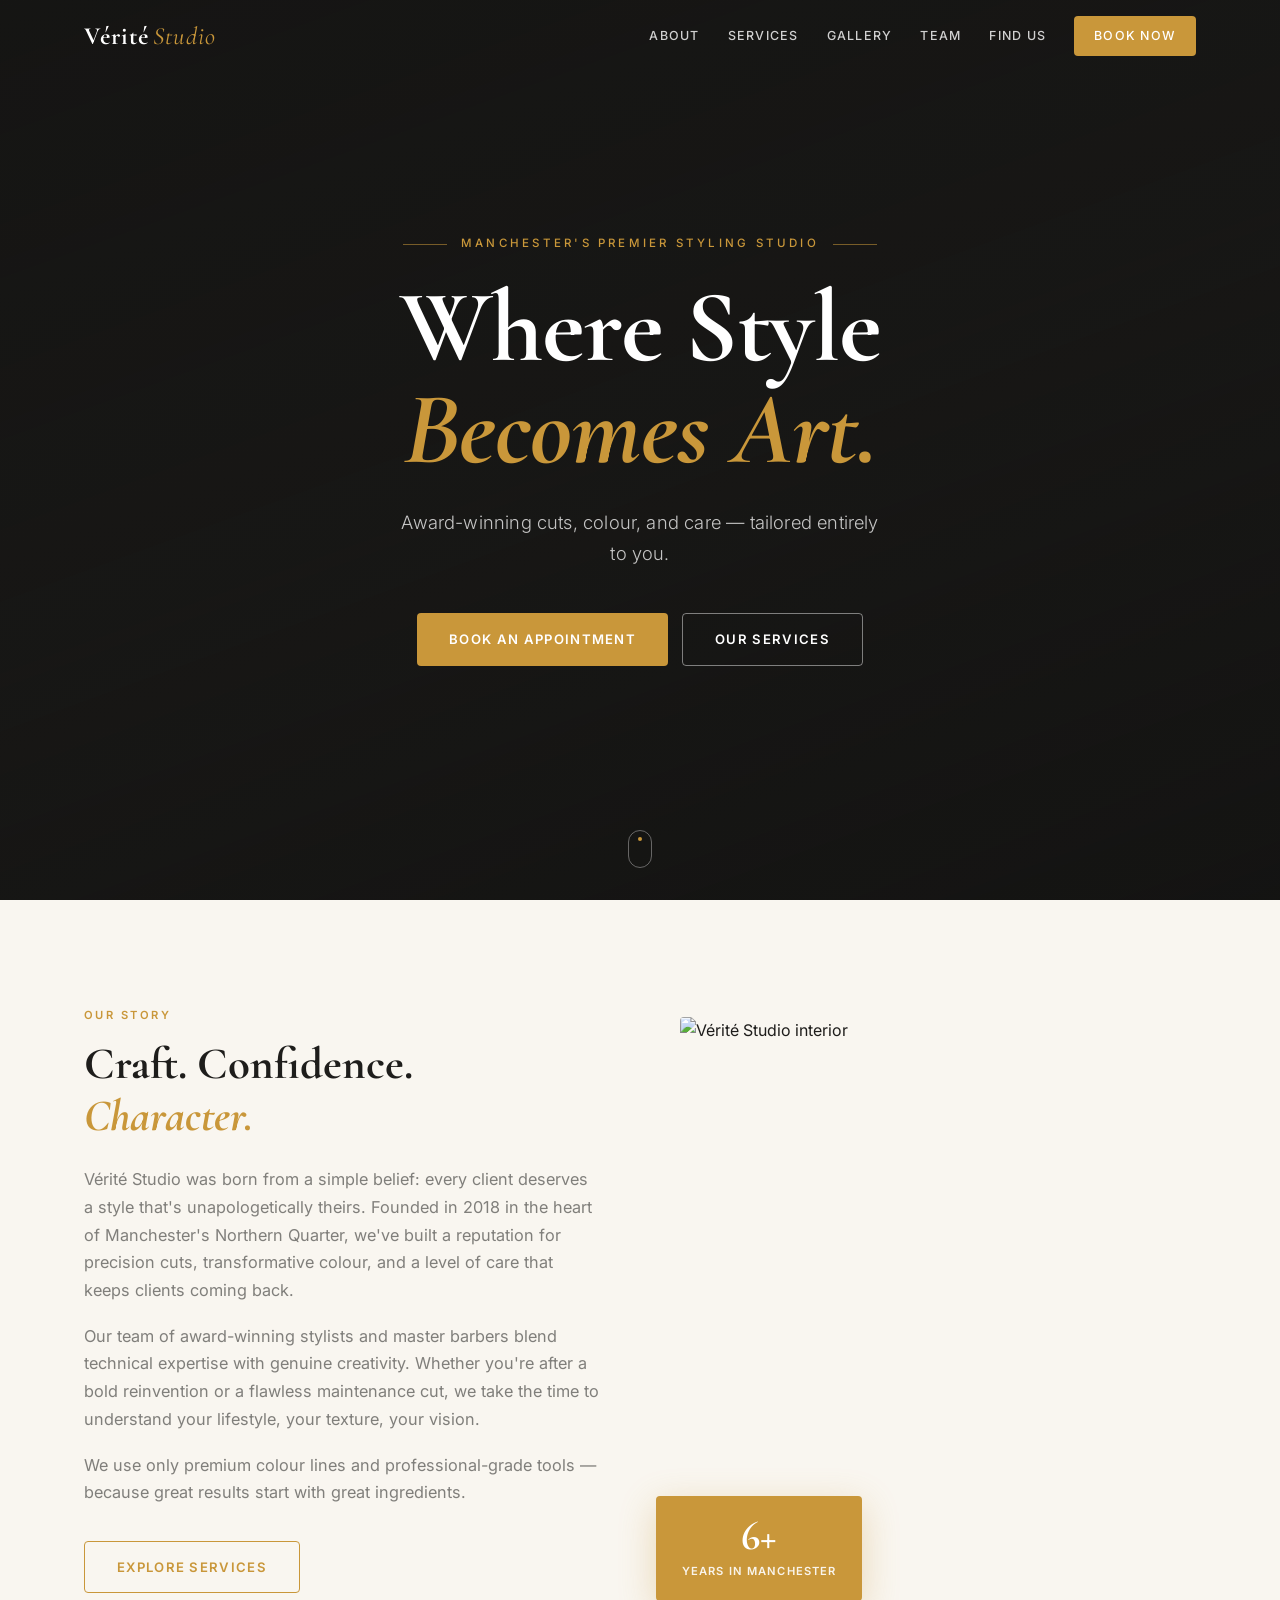
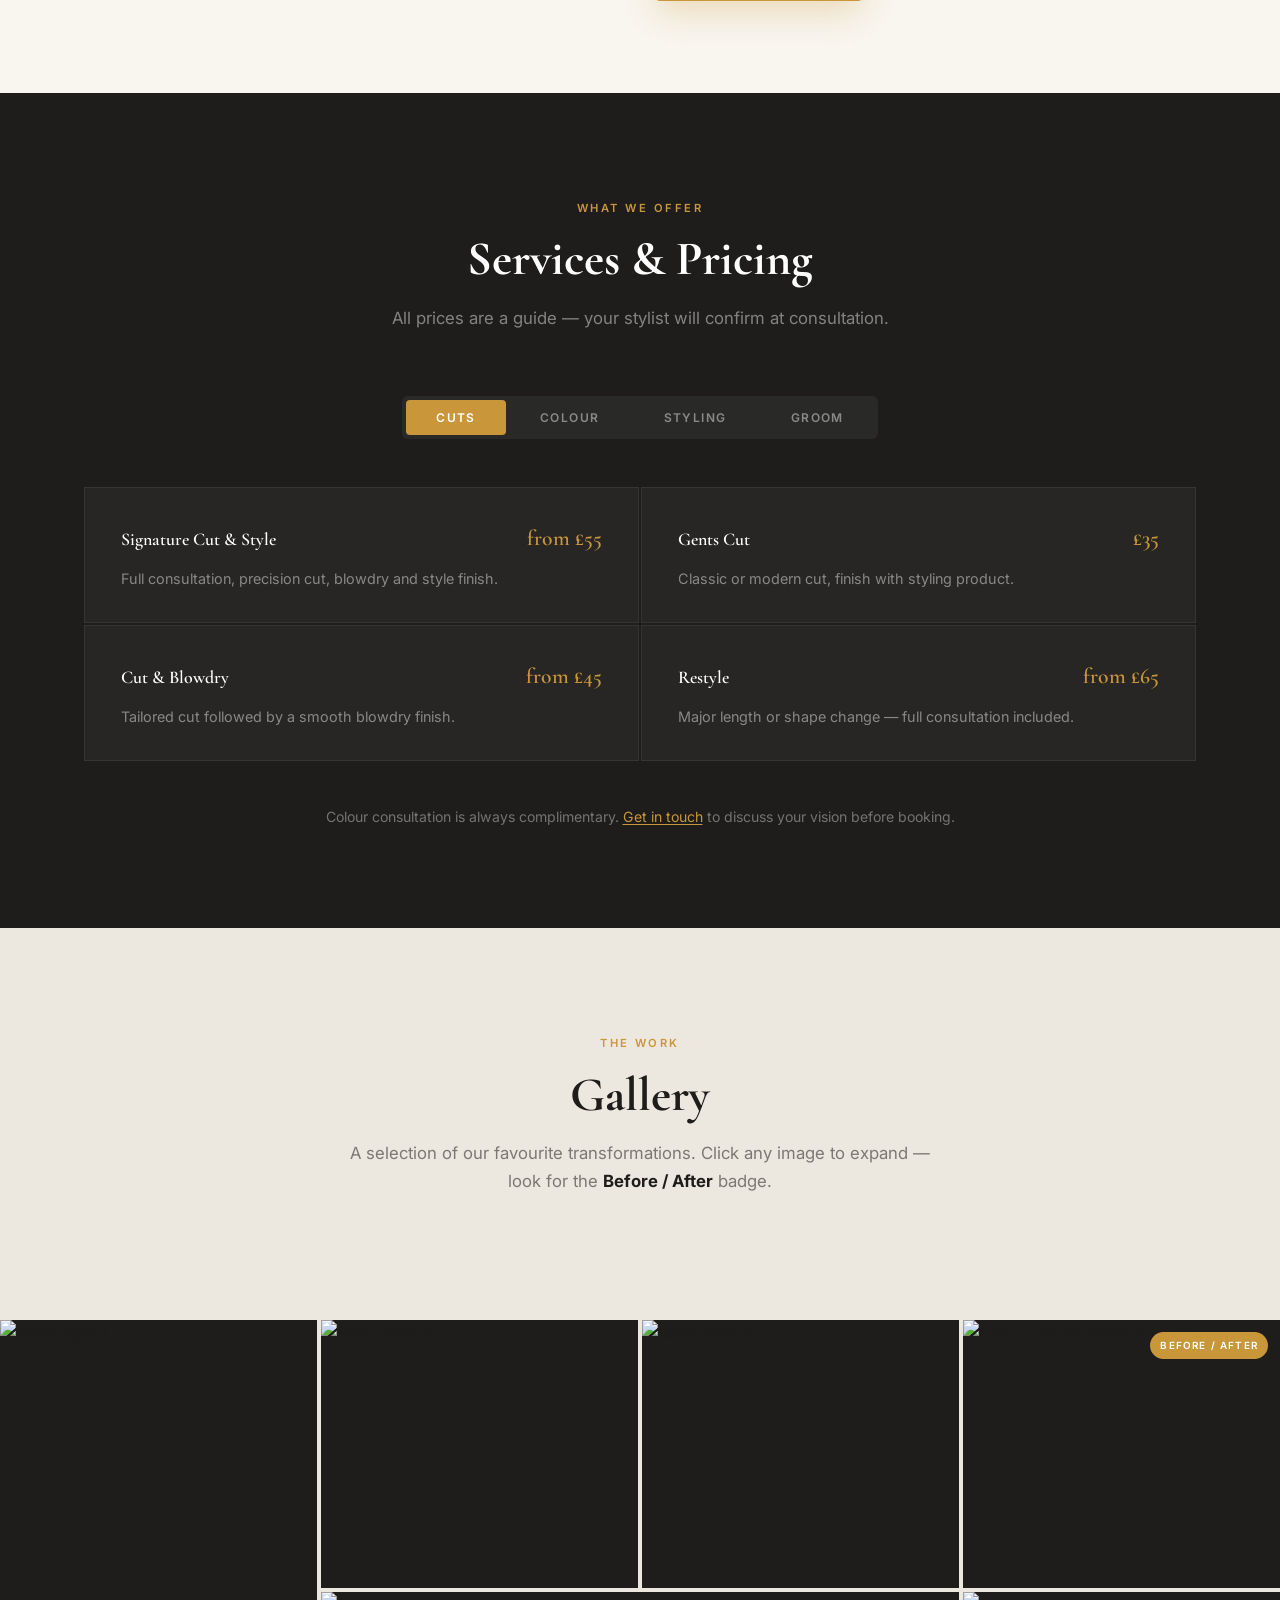
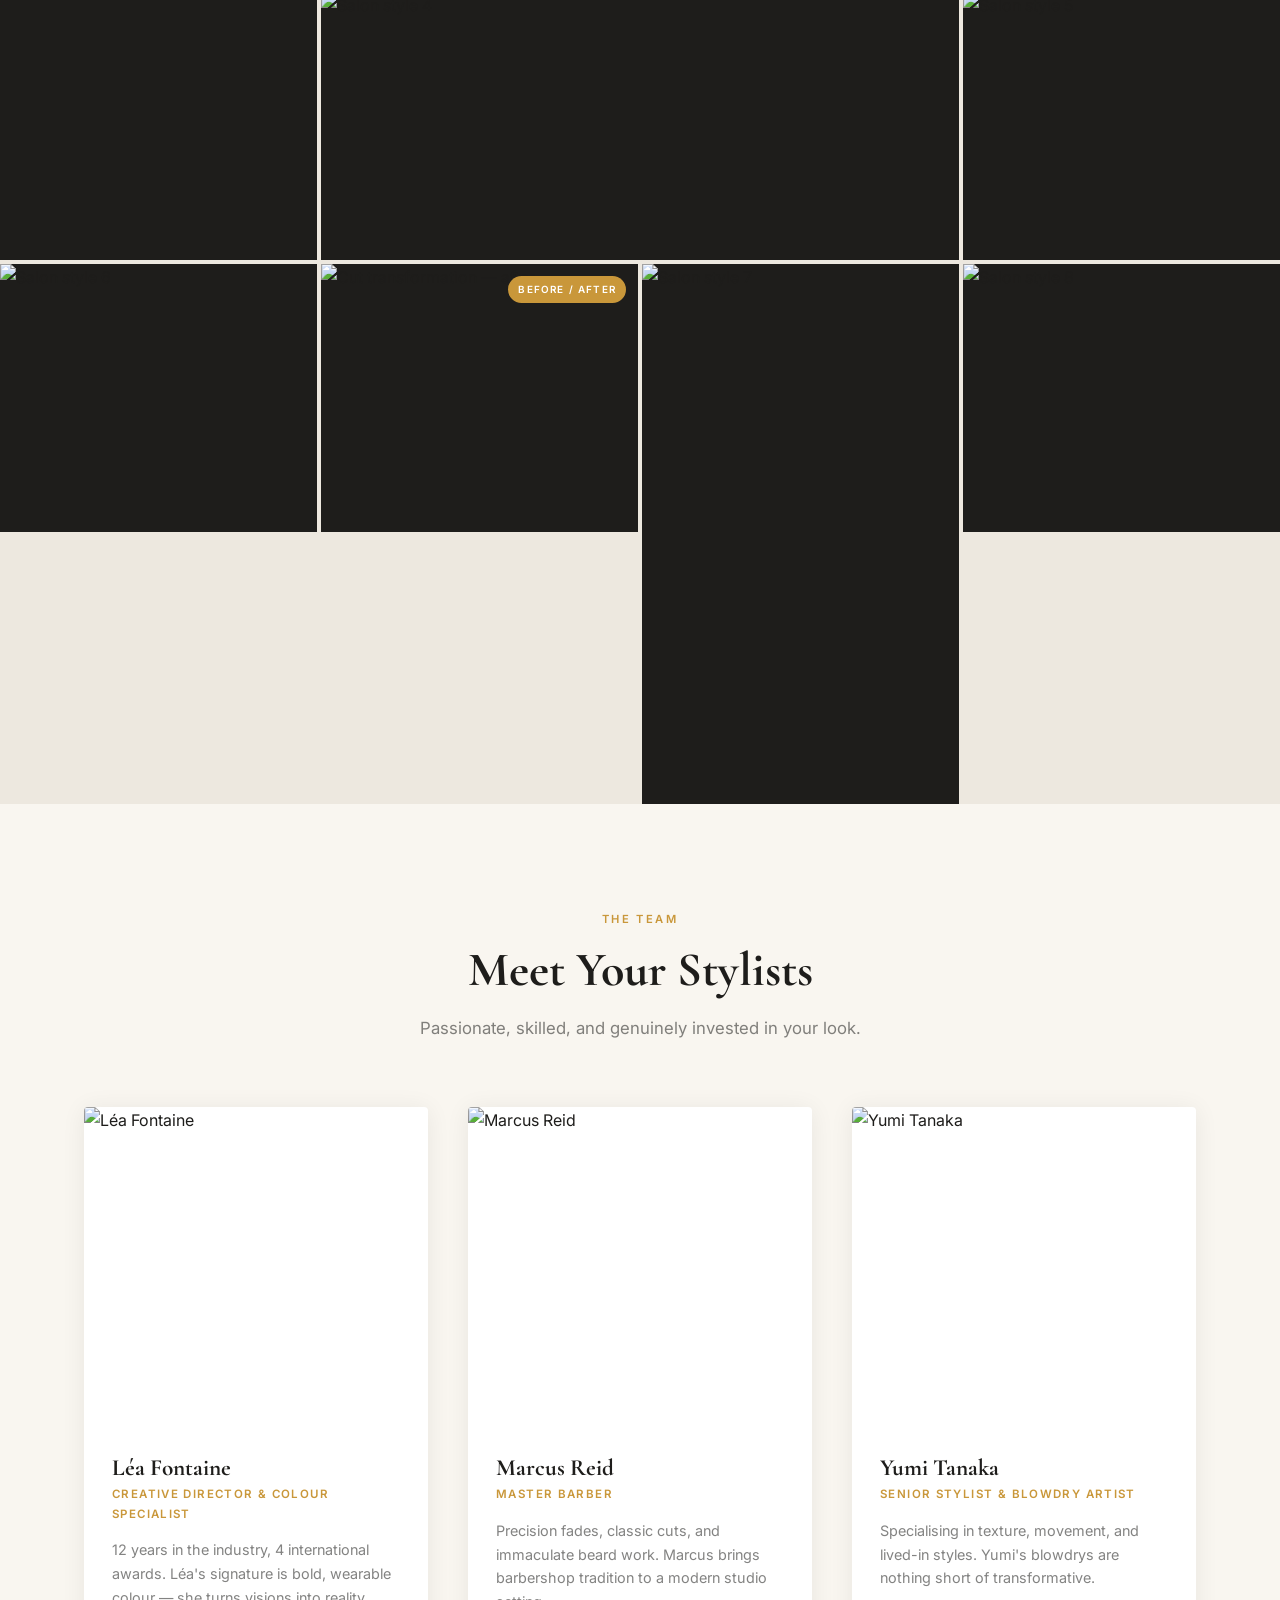
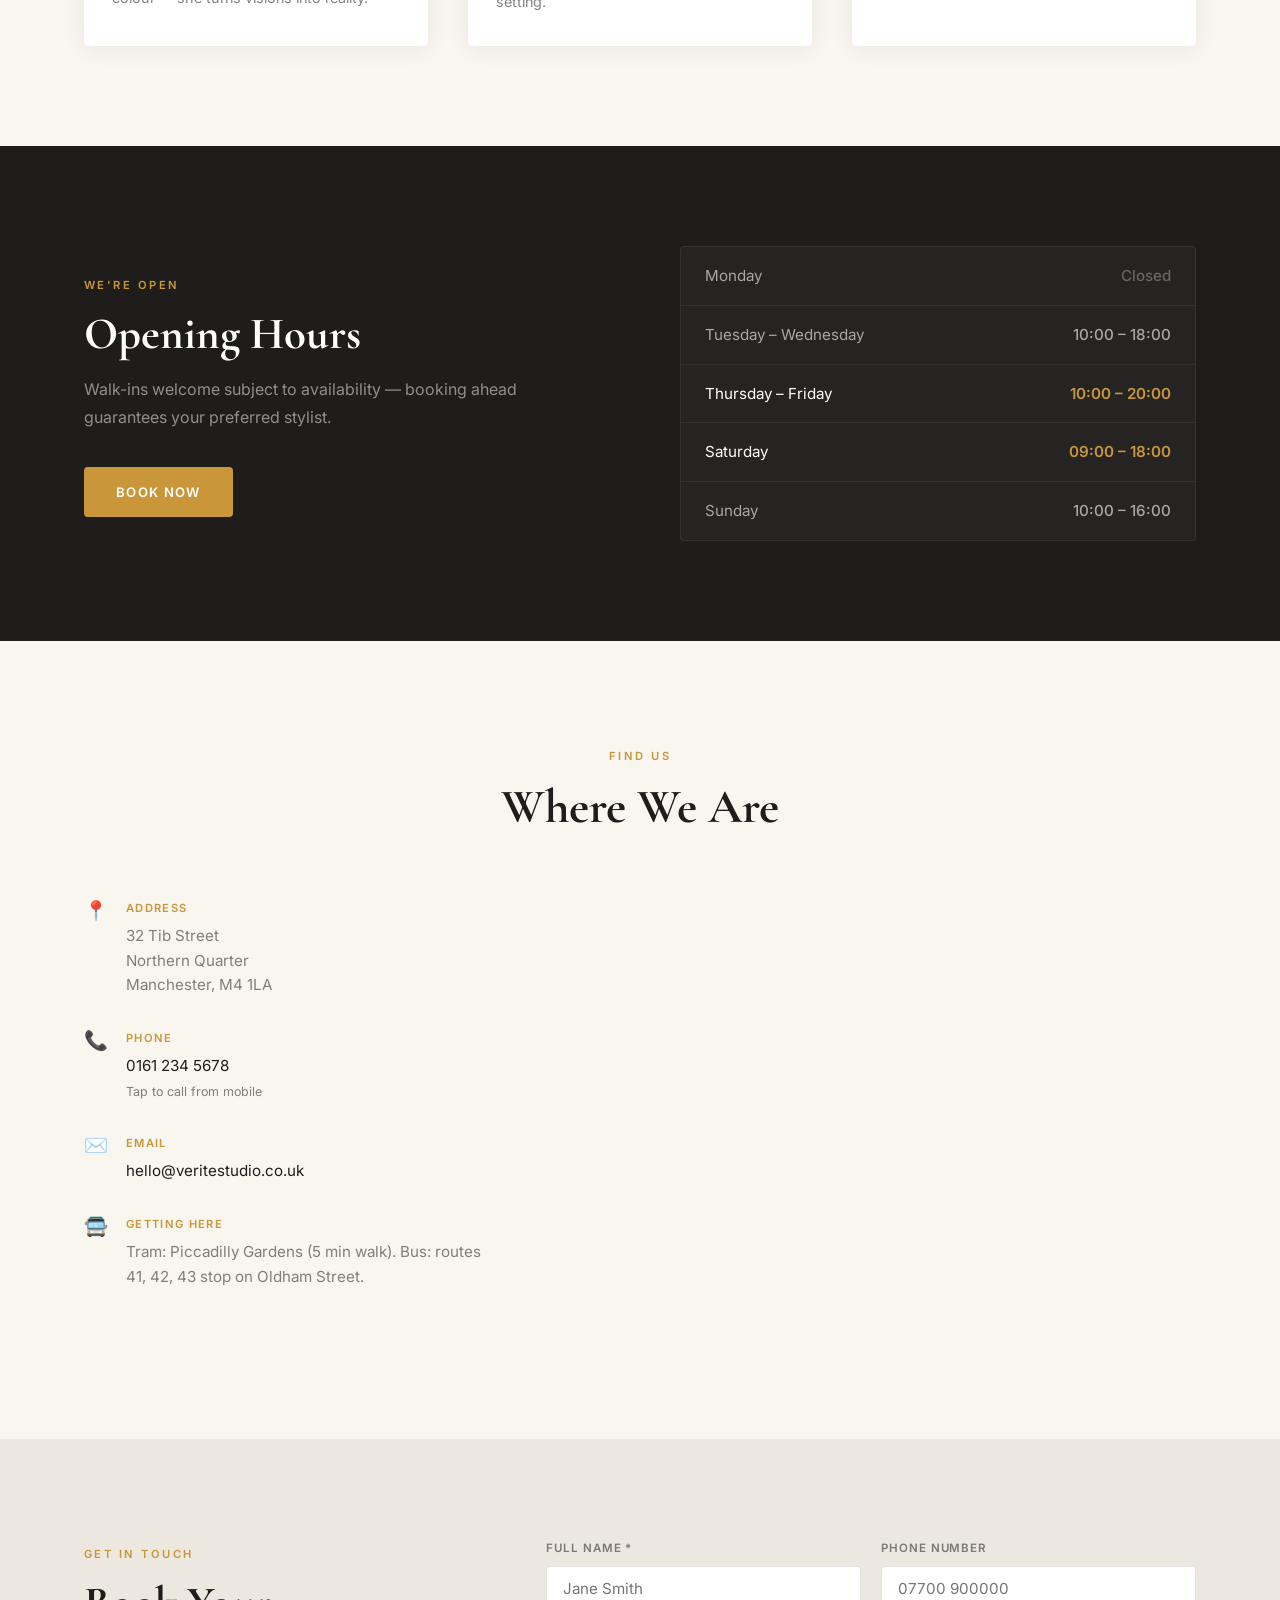
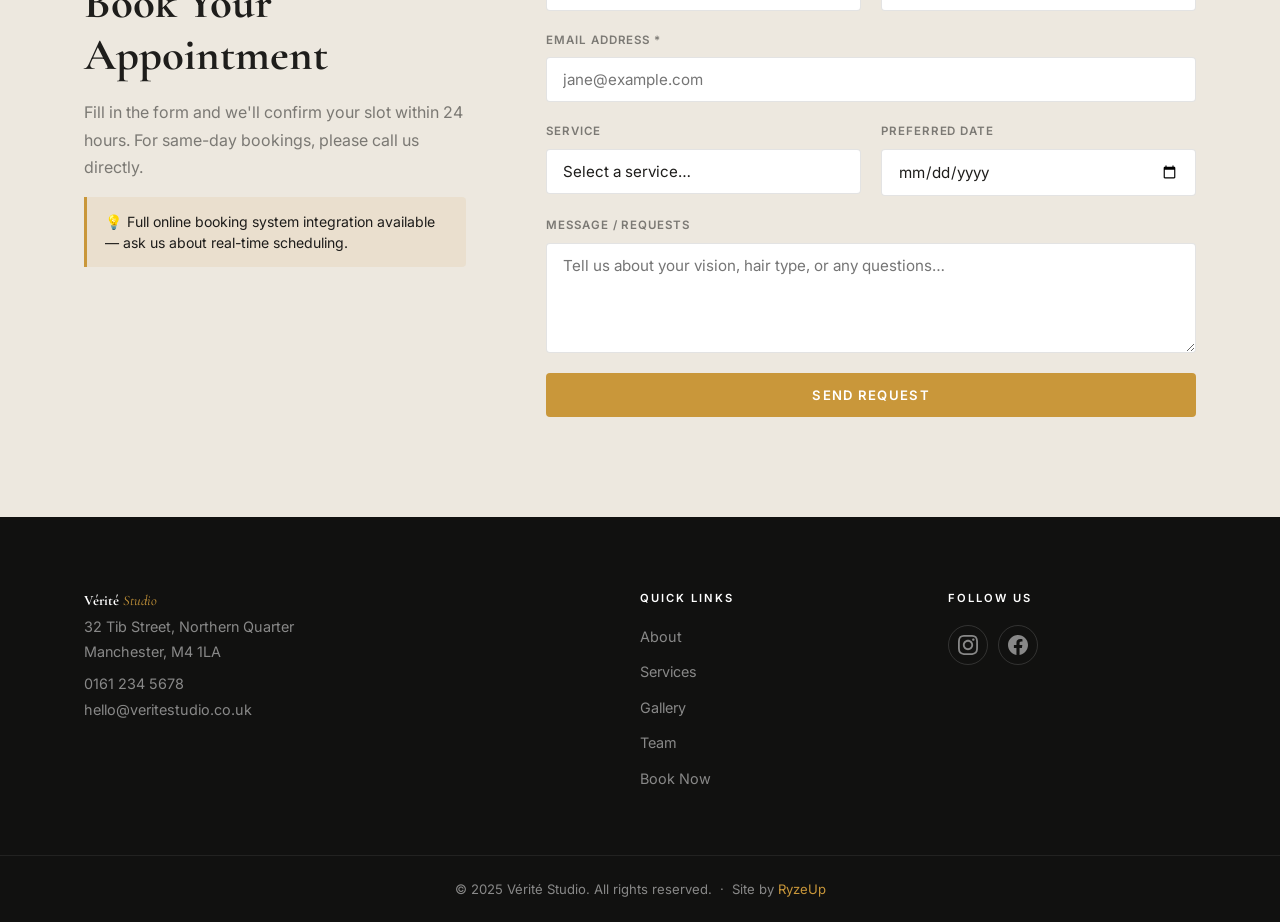
==== demo-salon/index.html @ e57449e4 "Add Vérité Studio salon demo site and homepage card Three-file static site (HTML/CSS/JS) for a ficti" ====
<!DOCTYPE html>
<html lang="en">
<head>
  <meta charset="UTF-8">
  <meta name="viewport" content="width=device-width, initial-scale=1.0">
  <title>Vérité Studio — Hair &amp; Beauty, Manchester</title>
  <meta name="description" content="Award-winning hair salon and barber in Manchester's Northern Quarter. Cuts, colour, styling and grooming. Book your appointment today.">
  <link rel="preconnect" href="https://fonts.googleapis.com">
  <link rel="preconnect" href="https://fonts.gstatic.com" crossorigin>
  <link href="https://fonts.googleapis.com/css2?family=Cormorant+Garamond:ital,wght@0,400;0,600;0,700;1,400;1,600;1,700&family=Inter:wght@300;400;500;600&display=swap" rel="stylesheet">
  <link rel="stylesheet" href="styles.css">
</head>
<body>

  <!-- ===== NAVBAR ===== -->
  <header id="navbar">
    <div class="nav-container">
      <a href="#home" class="nav-logo">Vérité<span>Studio</span></a>
      <nav id="navLinks" aria-label="Main navigation">
        <a href="#about"    class="nav-link">About</a>
        <a href="#services" class="nav-link">Services</a>
        <a href="#gallery"  class="nav-link">Gallery</a>
        <a href="#team"     class="nav-link">Team</a>
        <a href="#find-us"  class="nav-link">Find Us</a>
        <a href="#contact"  class="nav-link nav-book">Book Now</a>
      </nav>
      <button id="hamburger" aria-label="Toggle navigation" aria-expanded="false">
        <span></span><span></span><span></span>
      </button>
    </div>
  </header>

  <!-- ===== HERO ===== -->
  <!-- REPLACE: swap data-bg with a high-res salon interior or hero shot -->
  <section class="hero" id="home" data-bg="https://picsum.photos/seed/salonhero/1920/1080">
    <div class="hero-bg"></div>
    <div class="hero-overlay"></div>
    <div class="hero-content fade-in">
      <p class="hero-eyebrow">Manchester's Premier Styling Studio</p>
      <h1 class="hero-title">Where Style<br><em>Becomes Art.</em></h1>
      <p class="hero-sub">Award-winning cuts, colour, and care — tailored entirely to you.</p>
      <div class="hero-actions">
        <a href="#contact" class="btn btn-gold">Book an Appointment</a>
        <a href="#services" class="btn btn-ghost">Our Services</a>
      </div>
    </div>
    <div class="scroll-hint" aria-hidden="true"><span></span></div>
  </section>

  <!-- ===== ABOUT ===== -->
  <section id="about" class="about section">
    <div class="container about-grid">
      <div class="about-text fade-in">
        <span class="section-tag">Our Story</span>
        <h2>Craft. Confidence.<br><em>Character.</em></h2>
        <p>Vérité Studio was born from a simple belief: every client deserves a style that's unapologetically theirs. Founded in 2018 in the heart of Manchester's Northern Quarter, we've built a reputation for precision cuts, transformative colour, and a level of care that keeps clients coming back.</p>
        <p>Our team of award-winning stylists and master barbers blend technical expertise with genuine creativity. Whether you're after a bold reinvention or a flawless maintenance cut, we take the time to understand your lifestyle, your texture, your vision.</p>
        <p>We use only premium colour lines and professional-grade tools — because great results start with great ingredients.</p>
        <a href="#services" class="btn btn-outline">Explore Services</a>
      </div>
      <div class="about-image fade-in">
        <!-- REPLACE: swap with real salon interior or stylist-at-work photo -->
        <img src="https://picsum.photos/seed/salonabout/800/960" alt="Vérité Studio interior" loading="lazy">
        <div class="about-badge">
          <span class="badge-number">6+</span>
          <span class="badge-label">Years in Manchester</span>
        </div>
      </div>
    </div>
  </section>

  <!-- ===== SERVICES & PRICING ===== -->
  <section id="services" class="services section">
    <div class="container">
      <div class="section-header fade-in">
        <span class="section-tag">What We Offer</span>
        <h2>Services &amp; Pricing</h2>
        <p>All prices are a guide — your stylist will confirm at consultation.</p>
      </div>
      <div class="service-tabs fade-in">
        <button class="stab-btn active" data-tab="cuts">Cuts</button>
        <button class="stab-btn" data-tab="colour">Colour</button>
        <button class="stab-btn" data-tab="styling">Styling</button>
        <button class="stab-btn" data-tab="groom">Groom</button>
      </div>

      <div class="service-panels">
        <!-- CUTS -->
        <div class="service-panel active" id="stab-cuts">
          <div class="service-grid">
            <div class="service-card">
              <div class="sc-top"><h3>Signature Cut &amp; Style</h3><span class="sc-price">from £55</span></div>
              <p>Full consultation, precision cut, blowdry and style finish.</p>
            </div>
            <div class="service-card">
              <div class="sc-top"><h3>Gents Cut</h3><span class="sc-price">£35</span></div>
              <p>Classic or modern cut, finish with styling product.</p>
            </div>
            <div class="service-card">
              <div class="sc-top"><h3>Cut &amp; Blowdry</h3><span class="sc-price">from £45</span></div>
              <p>Tailored cut followed by a smooth blowdry finish.</p>
            </div>
            <div class="service-card">
              <div class="sc-top"><h3>Restyle</h3><span class="sc-price">from £65</span></div>
              <p>Major length or shape change — full consultation included.</p>
            </div>
          </div>
        </div>
        <!-- COLOUR -->
        <div class="service-panel" id="stab-colour">
          <div class="service-grid">
            <div class="service-card">
              <div class="sc-top"><h3>Full Colour</h3><span class="sc-price">from £85</span></div>
              <p>All-over root-to-tip colour with toner finish.</p>
            </div>
            <div class="service-card">
              <div class="sc-top"><h3>Balayage</h3><span class="sc-price">from £120</span></div>
              <p>Hand-painted highlights for a natural, sun-kissed result.</p>
            </div>
            <div class="service-card">
              <div class="sc-top"><h3>Highlights / Foils</h3><span class="sc-price">from £95</span></div>
              <p>Partial or full-head foil highlights, any shade.</p>
            </div>
            <div class="service-card">
              <div class="sc-top"><h3>Gloss &amp; Toner</h3><span class="sc-price">from £45</span></div>
              <p>Shine-boosting gloss or corrective toner treatment.</p>
            </div>
          </div>
        </div>
        <!-- STYLING -->
        <div class="service-panel" id="stab-styling">
          <div class="service-grid">
            <div class="service-card">
              <div class="sc-top"><h3>Blowdry &amp; Style</h3><span class="sc-price">from £40</span></div>
              <p>A polished finish — straight, wavy, or voluminous.</p>
            </div>
            <div class="service-card">
              <div class="sc-top"><h3>Occasion Updo</h3><span class="sc-price">from £65</span></div>
              <p>Wedding, prom, or event-ready upstyles.</p>
            </div>
            <div class="service-card">
              <div class="sc-top"><h3>Express Style</h3><span class="sc-price">£25</span></div>
              <p>Quick refresh and tidy — 30 minutes, great results.</p>
            </div>
            <div class="service-card">
              <div class="sc-top"><h3>Hair Treatment</h3><span class="sc-price">from £30</span></div>
              <p>Deep conditioning, Olaplex, or keratin treatment.</p>
            </div>
          </div>
        </div>
        <!-- GROOM -->
        <div class="service-panel" id="stab-groom">
          <div class="service-grid">
            <div class="service-card">
              <div class="sc-top"><h3>Hot Towel Shave</h3><span class="sc-price">£35</span></div>
              <p>Classic wet shave with hot towel and straight razor finish.</p>
            </div>
            <div class="service-card">
              <div class="sc-top"><h3>Beard Trim &amp; Shape</h3><span class="sc-price">£18</span></div>
              <p>Sculpted, clean lines — scissor or clipper finish.</p>
            </div>
            <div class="service-card">
              <div class="sc-top"><h3>Gents Cut + Beard</h3><span class="sc-price">£48</span></div>
              <p>Full cut and beard combo for the complete look.</p>
            </div>
            <div class="service-card">
              <div class="sc-top"><h3>Skin Fade</h3><span class="sc-price">from £32</span></div>
              <p>High, mid, or low fade — sharp, clean, and precise.</p>
            </div>
          </div>
        </div>
      </div>

      <p class="services-note fade-in">Colour consultation is always complimentary. <a href="#contact">Get in touch</a> to discuss your vision before booking.</p>
    </div>
  </section>

  <!-- ===== GALLERY ===== -->
  <section id="gallery" class="gallery-section section">
    <div class="container">
      <div class="section-header fade-in">
        <span class="section-tag">The Work</span>
        <h2>Gallery</h2>
        <p>A selection of our favourite transformations. Click any image to expand — look for the <strong>Before / After</strong> badge.</p>
      </div>
    </div>
    <!-- REPLACE: swap all src + data-src values with real work photos -->
    <div class="gallery-grid">
      <div class="gallery-item tall" data-index="0" data-src="https://picsum.photos/seed/salon1/800/1200">
        <img src="https://picsum.photos/seed/salon1/600/900" alt="Salon style 1" loading="lazy">
        <div class="gallery-overlay"><span>View</span></div>
      </div>
      <div class="gallery-item" data-index="1" data-src="https://picsum.photos/seed/salon2/800/600">
        <img src="https://picsum.photos/seed/salon2/600/450" alt="Salon style 2" loading="lazy">
        <div class="gallery-overlay"><span>View</span></div>
      </div>
      <div class="gallery-item" data-index="2" data-src="https://picsum.photos/seed/salon3/800/600">
        <img src="https://picsum.photos/seed/salon3/600/450" alt="Salon style 3" loading="lazy">
        <div class="gallery-overlay"><span>View</span></div>
      </div>
      <div class="gallery-item before-after" data-index="3"
           data-src="https://picsum.photos/seed/salonafter1/800/800"
           data-before-src="https://picsum.photos/seed/salonbefore1/800/800">
        <img src="https://picsum.photos/seed/salonafter1/600/600" alt="Colour transformation — after" loading="lazy">
        <div class="gallery-overlay"><span>View</span></div>
        <span class="ba-badge">Before / After</span>
      </div>
      <div class="gallery-item wide" data-index="4" data-src="https://picsum.photos/seed/salon4/1200/800">
        <img src="https://picsum.photos/seed/salon4/900/600" alt="Salon style 4" loading="lazy">
        <div class="gallery-overlay"><span>View</span></div>
      </div>
      <div class="gallery-item" data-index="5" data-src="https://picsum.photos/seed/salon5/800/600">
        <img src="https://picsum.photos/seed/salon5/600/450" alt="Salon style 5" loading="lazy">
        <div class="gallery-overlay"><span>View</span></div>
      </div>
      <div class="gallery-item" data-index="6" data-src="https://picsum.photos/seed/salon6/800/600">
        <img src="https://picsum.photos/seed/salon6/600/450" alt="Salon style 6" loading="lazy">
        <div class="gallery-overlay"><span>View</span></div>
      </div>
      <div class="gallery-item before-after" data-index="7"
           data-src="https://picsum.photos/seed/salonafter2/800/800"
           data-before-src="https://picsum.photos/seed/salonbefore2/800/800">
        <img src="https://picsum.photos/seed/salonafter2/600/600" alt="Cut transformation — after" loading="lazy">
        <div class="gallery-overlay"><span>View</span></div>
        <span class="ba-badge">Before / After</span>
      </div>
      <div class="gallery-item tall" data-index="8" data-src="https://picsum.photos/seed/salon7/800/1200">
        <img src="https://picsum.photos/seed/salon7/600/900" alt="Salon style 7" loading="lazy">
        <div class="gallery-overlay"><span>View</span></div>
      </div>
      <div class="gallery-item" data-index="9" data-src="https://picsum.photos/seed/salon8/800/600">
        <img src="https://picsum.photos/seed/salon8/600/450" alt="Salon style 8" loading="lazy">
        <div class="gallery-overlay"><span>View</span></div>
      </div>
    </div>
  </section>

  <!-- ===== TEAM ===== -->
  <section id="team" class="team section">
    <div class="container">
      <div class="section-header fade-in">
        <span class="section-tag">The Team</span>
        <h2>Meet Your Stylists</h2>
        <p>Passionate, skilled, and genuinely invested in your look.</p>
      </div>
      <div class="team-grid">
        <!-- REPLACE: swap all team photos with real headshots -->
        <div class="team-card fade-in">
          <div class="team-photo">
            <img src="https://picsum.photos/seed/salonteam1/400/500" alt="Léa Fontaine" loading="lazy">
          </div>
          <div class="team-info">
            <h3>Léa Fontaine</h3>
            <span class="team-role">Creative Director &amp; Colour Specialist</span>
            <p>12 years in the industry, 4 international awards. Léa's signature is bold, wearable colour — she turns visions into reality.</p>
          </div>
        </div>
        <div class="team-card fade-in">
          <div class="team-photo">
            <img src="https://picsum.photos/seed/salonteam2/400/500" alt="Marcus Reid" loading="lazy">
          </div>
          <div class="team-info">
            <h3>Marcus Reid</h3>
            <span class="team-role">Master Barber</span>
            <p>Precision fades, classic cuts, and immaculate beard work. Marcus brings barbershop tradition to a modern studio setting.</p>
          </div>
        </div>
        <div class="team-card fade-in">
          <div class="team-photo">
            <img src="https://picsum.photos/seed/salonteam3/400/500" alt="Yumi Tanaka" loading="lazy">
          </div>
          <div class="team-info">
            <h3>Yumi Tanaka</h3>
            <span class="team-role">Senior Stylist &amp; Blowdry Artist</span>
            <p>Specialising in texture, movement, and lived-in styles. Yumi's blowdrys are nothing short of transformative.</p>
          </div>
        </div>
      </div>
    </div>
  </section>

  <!-- ===== OPENING HOURS ===== -->
  <section id="hours" class="hours section">
    <div class="container">
      <div class="hours-inner fade-in">
        <div class="hours-text">
          <span class="section-tag">We're Open</span>
          <h2>Opening Hours</h2>
          <p>Walk-ins welcome subject to availability — booking ahead guarantees your preferred stylist.</p>
          <a href="#contact" class="btn btn-gold">Book Now</a>
        </div>
        <div class="hours-table-wrap">
          <!-- REPLACE: update with real opening times -->
          <table class="hours-table">
            <tbody>
              <tr><td>Monday</td><td class="closed">Closed</td></tr>
              <tr><td>Tuesday – Wednesday</td><td>10:00 – 18:00</td></tr>
              <tr class="highlight-row"><td>Thursday – Friday</td><td>10:00 – 20:00</td></tr>
              <tr class="highlight-row"><td>Saturday</td><td>09:00 – 18:00</td></tr>
              <tr><td>Sunday</td><td>10:00 – 16:00</td></tr>
            </tbody>
          </table>
        </div>
      </div>
    </div>
  </section>

  <!-- ===== FIND US ===== -->
  <section id="find-us" class="find-us section">
    <div class="container">
      <div class="section-header fade-in">
        <span class="section-tag">Find Us</span>
        <h2>Where We Are</h2>
      </div>
      <div class="find-us-grid">
        <div class="find-us-info fade-in">
          <div class="contact-detail">
            <span class="detail-icon">📍</span>
            <div>
              <strong>Address</strong>
              <!-- REPLACE: update with real address -->
              <p>32 Tib Street<br>Northern Quarter<br>Manchester, M4 1LA</p>
            </div>
          </div>
          <div class="contact-detail">
            <span class="detail-icon">📞</span>
            <div>
              <strong>Phone</strong>
              <!-- REPLACE: update with real phone number -->
              <p><a href="tel:+441612345678">0161 234 5678</a></p>
              <small>Tap to call from mobile</small>
            </div>
          </div>
          <div class="contact-detail">
            <span class="detail-icon">✉️</span>
            <div>
              <strong>Email</strong>
              <!-- REPLACE: update with real email -->
              <p><a href="mailto:hello@veritestudio.co.uk">hello@veritestudio.co.uk</a></p>
            </div>
          </div>
          <div class="contact-detail">
            <span class="detail-icon">🚍</span>
            <div>
              <strong>Getting Here</strong>
              <p>Tram: Piccadilly Gardens (5 min walk). Bus: routes 41, 42, 43 stop on Oldham Street.</p>
            </div>
          </div>
        </div>
        <div class="map-wrap fade-in">
          <!-- REPLACE: generate your own embed at maps.google.com → Share → Embed a map -->
          <iframe
            src="https://www.google.com/maps/embed?pb=!1m18!1m12!1m3!1d9494.612137406432!2d-2.2426!3d53.4808!2m3!1f0!2f0!3f0!3m2!1i1024!2i768!4f13.1!3m3!1m2!1s0x487a4d4c5226f5db%3A0xd07b5aa3a3e75b9d!2sNorthern%20Quarter%2C%20Manchester!5e0!3m2!1sen!2suk!4v1700000000000!5m2!1sen!2suk"
            width="600" height="420" style="border:0;" allowfullscreen="" loading="lazy"
            referrerpolicy="no-referrer-when-downgrade"
            title="Vérité Studio — Northern Quarter, Manchester">
          </iframe>
        </div>
      </div>
    </div>
  </section>

  <!-- ===== CONTACT / BOOKING ===== -->
  <section id="contact" class="contact-section section">
    <div class="container">
      <div class="contact-grid">
        <div class="contact-text fade-in">
          <span class="section-tag">Get in Touch</span>
          <h2>Book Your Appointment</h2>
          <p>Fill in the form and we'll confirm your slot within 24 hours. For same-day bookings, please call us directly.</p>
          <p class="contact-note">💡 Full online booking system integration available — ask us about real-time scheduling.</p>
        </div>
        <!-- REPLACE: update action URL with your real Formspree endpoint -->
        <form id="contactForm" class="contact-form fade-in"
              action="https://formspree.io/f/REPLACE_WITH_FORM_ID"
              method="POST" novalidate>
          <div class="form-row">
            <div class="form-group">
              <label for="cf-name">Full Name *</label>
              <input type="text" id="cf-name" name="name" required placeholder="Jane Smith">
            </div>
            <div class="form-group">
              <label for="cf-phone">Phone Number</label>
              <input type="tel" id="cf-phone" name="phone" placeholder="07700 900000">
            </div>
          </div>
          <div class="form-group">
            <label for="cf-email">Email Address *</label>
            <input type="email" id="cf-email" name="email" required placeholder="jane@example.com">
          </div>
          <div class="form-row">
            <div class="form-group">
              <label for="cf-service">Service</label>
              <select id="cf-service" name="service">
                <option value="">Select a service…</option>
                <option>Signature Cut &amp; Style</option>
                <option>Gents Cut</option>
                <option>Full Colour</option>
                <option>Balayage</option>
                <option>Blowdry &amp; Style</option>
                <option>Hot Towel Shave</option>
                <option>Other / Not Sure</option>
              </select>
            </div>
            <div class="form-group">
              <label for="cf-date">Preferred Date</label>
              <input type="date" id="cf-date" name="preferred_date">
            </div>
          </div>
          <div class="form-group">
            <label for="cf-message">Message / Requests</label>
            <textarea id="cf-message" name="message" rows="4"
              placeholder="Tell us about your vision, hair type, or any questions…"></textarea>
          </div>
          <button type="submit" class="btn btn-gold btn-full" id="formSubmit">
            <span class="btn-label">Send Request</span>
            <span class="btn-spinner" hidden aria-live="polite">Sending…</span>
          </button>
          <p class="form-feedback success" id="formSuccess" hidden role="alert">
            ✓ Request received! We'll confirm your appointment within 24 hours.
          </p>
          <p class="form-feedback error" id="formError" hidden role="alert">
            Something went wrong — please call us directly or try again.
          </p>
        </form>
      </div>
    </div>
  </section>

  <!-- ===== FOOTER ===== -->
  <footer class="footer">
    <div class="container footer-inner">
      <div class="footer-brand">
        <p class="footer-logo">Vérité<span>Studio</span></p>
        <!-- REPLACE: update address, phone, email with real details -->
        <p>32 Tib Street, Northern Quarter<br>Manchester, M4 1LA</p>
        <p style="margin-top:8px"><a href="tel:+441612345678">0161 234 5678</a></p>
        <p><a href="mailto:hello@veritestudio.co.uk">hello@veritestudio.co.uk</a></p>
      </div>
      <div class="footer-links">
        <h4>Quick Links</h4>
        <a href="#about">About</a>
        <a href="#services">Services</a>
        <a href="#gallery">Gallery</a>
        <a href="#team">Team</a>
        <a href="#contact">Book Now</a>
      </div>
      <div class="footer-social">
        <h4>Follow Us</h4>
        <div class="social-row">
          <!-- REPLACE: update href with real Instagram profile URL -->
          <a href="https://instagram.com" target="_blank" rel="noopener noreferrer"
             class="social-btn" aria-label="Instagram">
            <svg xmlns="http://www.w3.org/2000/svg" viewBox="0 0 24 24" width="20" height="20" fill="currentColor">
              <path d="M12 2.163c3.204 0 3.584.012 4.85.07 3.252.148 4.771 1.691 4.919 4.919.058 1.265.069 1.645.069 4.849 0 3.205-.012 3.584-.069 4.849-.149 3.225-1.664 4.771-4.919 4.919-1.266.058-1.644.07-4.85.07-3.204 0-3.584-.012-4.849-.07-3.26-.149-4.771-1.699-4.919-4.92-.058-1.265-.07-1.644-.07-4.849 0-3.204.013-3.583.07-4.849.149-3.227 1.664-4.771 4.919-4.919 1.266-.057 1.645-.069 4.849-.069zm0-2.163c-3.259 0-3.667.014-4.947.072-4.358.2-6.78 2.618-6.98 6.98-.059 1.281-.073 1.689-.073 4.948 0 3.259.014 3.668.072 4.948.2 4.358 2.618 6.78 6.98 6.98 1.281.058 1.689.072 4.948.072 3.259 0 3.668-.014 4.948-.072 4.354-.2 6.782-2.618 6.979-6.98.059-1.28.073-1.689.073-4.948 0-3.259-.014-3.667-.072-4.947-.196-4.354-2.617-6.78-6.979-6.98-1.281-.059-1.69-.073-4.949-.073zm0 5.838c-3.403 0-6.162 2.759-6.162 6.162s2.759 6.163 6.162 6.163 6.162-2.759 6.162-6.163c0-3.403-2.759-6.162-6.162-6.162zm0 10.162c-2.209 0-4-1.79-4-4 0-2.209 1.791-4 4-4s4 1.791 4 4c0 2.21-1.791 4-4 4zm6.406-11.845c-.796 0-1.441.645-1.441 1.44s.645 1.44 1.441 1.44c.795 0 1.439-.645 1.439-1.44s-.644-1.44-1.439-1.44z"/>
            </svg>
          </a>
          <!-- REPLACE: update href with real Facebook page URL -->
          <a href="https://facebook.com" target="_blank" rel="noopener noreferrer"
             class="social-btn" aria-label="Facebook">
            <svg xmlns="http://www.w3.org/2000/svg" viewBox="0 0 24 24" width="20" height="20" fill="currentColor">
              <path d="M24 12.073c0-6.627-5.373-12-12-12s-12 5.373-12 12c0 5.99 4.388 10.954 10.125 11.854v-8.385H7.078v-3.47h3.047V9.43c0-3.007 1.792-4.669 4.533-4.669 1.312 0 2.686.235 2.686.235v2.953H15.83c-1.491 0-1.956.925-1.956 1.874v2.25h3.328l-.532 3.47h-2.796v8.385C19.612 23.027 24 18.062 24 12.073z"/>
            </svg>
          </a>
        </div>
      </div>
    </div>
    <div class="footer-bottom">
      <p>© 2025 Vérité Studio. All rights reserved. &nbsp;·&nbsp; Site by <a href="https://ryzeup.co.uk" target="_blank" rel="noopener noreferrer">RyzeUp</a></p>
    </div>
  </footer>

  <!-- ===== LIGHTBOX ===== -->
  <div id="lightbox" role="dialog" aria-modal="true" aria-label="Image lightbox">
    <button class="lb-close" id="lightboxClose" aria-label="Close lightbox">&times;</button>
    <button class="lb-nav lb-prev" id="lightboxPrev" aria-label="Previous image">&#8249;</button>
    <div class="lb-img-wrap">
      <img id="lightboxImg" src="" alt="Gallery image enlarged">
      <button class="lb-ba-toggle" id="lbBaToggle" hidden>View Before</button>
    </div>
    <button class="lb-nav lb-next" id="lightboxNext" aria-label="Next image">&#8250;</button>
  </div>

  <script src="script.js"></script>
</body>
</html>
---- demo-salon/styles.css ----
/* ============================================================
   VÉRITÉ STUDIO — styles.css
   ============================================================ */

/* ---- Custom Properties ---- */
:root {
  --black:       #111110;
  --charcoal:    #1E1D1B;
  --gold:        #C9973A;
  --gold-dark:   #b8862f;
  --gold-light:  #E5C97A;
  --cream:       #F9F6F0;
  --cream-dark:  #EDE8DF;
  --white:       #FFFFFF;
  --text:        #1E1D1B;
  --muted:       rgba(30, 29, 27, 0.55);
  --border:      rgba(30, 29, 27, 0.12);

  --font-display: 'Cormorant Garamond', serif;
  --font-body:   'Inter', sans-serif;
  --nav-height:  72px;
  --radius:      4px;
  --transition:  0.28s ease;
  --max-width:   1160px;
}

/* ---- Reset ---- */
*, *::before, *::after { box-sizing: border-box; margin: 0; padding: 0; }
html { scroll-behavior: smooth; font-size: 16px; }
body {
  font-family: var(--font-body);
  color: var(--text);
  background: var(--cream);
  line-height: 1.7;
  overflow-x: hidden;
}
img { display: block; max-width: 100%; }
a { color: inherit; text-decoration: none; }
button { cursor: pointer; border: none; background: none; font-family: var(--font-body); }
ul { list-style: none; }

/* ---- Utilities ---- */
.container { max-width: var(--max-width); margin: 0 auto; padding: 0 24px; }
.section { padding: 100px 0; }

.section-tag {
  display: inline-block;
  font-size: 0.7rem;
  font-weight: 600;
  letter-spacing: 0.22em;
  text-transform: uppercase;
  color: var(--gold);
  margin-bottom: 14px;
}
.section-header {
  text-align: center;
  max-width: 600px;
  margin: 0 auto 64px;
}
.section-header h2 { font-size: clamp(2rem, 4vw, 3rem); }
.section-header p { color: var(--muted); margin-top: 16px; font-size: 1.05rem; }
.section-header strong { color: var(--text); }

h1, h2, h3 {
  font-family: var(--font-display);
  font-weight: 700;
  line-height: 1.15;
}
h2 { font-size: clamp(1.8rem, 3.5vw, 2.8rem); }
h3 { font-size: 1.3rem; }
em { font-style: italic; color: var(--gold); }

/* ---- Buttons ---- */
.btn {
  display: inline-flex;
  align-items: center;
  gap: 8px;
  padding: 14px 32px;
  border-radius: var(--radius);
  font-family: var(--font-body);
  font-size: 0.82rem;
  font-weight: 600;
  letter-spacing: 0.1em;
  text-transform: uppercase;
  transition: background var(--transition), color var(--transition),
              border-color var(--transition), transform var(--transition),
              box-shadow var(--transition);
  white-space: nowrap;
}
.btn-gold {
  background: var(--gold);
  color: var(--white);
}
.btn-gold:hover {
  background: var(--gold-dark);
  transform: translateY(-2px);
  box-shadow: 0 8px 24px rgba(201, 151, 58, 0.35);
}
.btn-ghost {
  background: transparent;
  color: var(--white);
  border: 1px solid rgba(255, 255, 255, 0.45);
}
.btn-ghost:hover { background: rgba(255, 255, 255, 0.1); border-color: var(--white); }
.btn-outline {
  background: transparent;
  color: var(--gold);
  border: 1.5px solid var(--gold);
}
.btn-outline:hover { background: var(--gold); color: var(--white); }
.btn-full { width: 100%; justify-content: center; }

/* ---- Scroll Reveal ---- */
.fade-in {
  opacity: 0;
  transform: translateY(28px);
  transition: opacity 0.65s ease, transform 0.65s ease;
}
.fade-in.visible { opacity: 1; transform: none; }

/* ============================================================
   NAVBAR
   ============================================================ */
#navbar {
  position: fixed;
  top: 0; left: 0; right: 0;
  z-index: 100;
  height: var(--nav-height);
  transition: background var(--transition), box-shadow var(--transition);
}
.nav-container {
  max-width: var(--max-width);
  margin: 0 auto;
  padding: 0 24px;
  height: 100%;
  display: flex;
  align-items: center;
  justify-content: space-between;
}
.nav-logo {
  font-family: var(--font-display);
  font-size: 1.55rem;
  font-weight: 700;
  color: var(--white);
  letter-spacing: 0.04em;
  transition: color var(--transition);
}
.nav-logo span {
  color: var(--gold);
  margin-left: 4px;
  font-style: italic;
  font-weight: 400;
}
#navLinks {
  display: flex;
  align-items: center;
  gap: 28px;
}
.nav-link {
  font-size: 0.78rem;
  font-weight: 500;
  letter-spacing: 0.1em;
  text-transform: uppercase;
  color: rgba(255, 255, 255, 0.8);
  position: relative;
  transition: color var(--transition);
}
.nav-link::after {
  content: '';
  position: absolute;
  bottom: -4px; left: 0;
  width: 0; height: 1px;
  background: var(--gold);
  transition: width var(--transition);
}
.nav-link:hover { color: var(--white); }
.nav-link:hover::after { width: 100%; }
.nav-book {
  padding: 9px 20px;
  background: var(--gold);
  color: var(--white) !important;
  border-radius: var(--radius);
  font-size: 0.78rem;
}
.nav-book:hover { background: var(--gold-dark); }
.nav-book::after { display: none; }

#navbar.scrolled {
  background: rgba(17, 17, 16, 0.97);
  backdrop-filter: blur(12px);
  -webkit-backdrop-filter: blur(12px);
  box-shadow: 0 2px 20px rgba(0, 0, 0, 0.35);
}

/* Hamburger */
#hamburger {
  display: none;
  flex-direction: column;
  gap: 5px;
  padding: 6px 4px;
  z-index: 110;
}
#hamburger span {
  display: block;
  width: 24px; height: 2px;
  background: var(--white);
  border-radius: 2px;
  transition: transform var(--transition), opacity var(--transition);
  transform-origin: center;
}
#hamburger.open span:nth-child(1) { transform: translateY(7px) rotate(45deg); }
#hamburger.open span:nth-child(2) { opacity: 0; transform: scaleX(0); }
#hamburger.open span:nth-child(3) { transform: translateY(-7px) rotate(-45deg); }

/* ============================================================
   HERO
   ============================================================ */
.hero {
  position: relative;
  height: 100svh;
  min-height: 620px;
  display: flex;
  align-items: center;
  justify-content: center;
  overflow: hidden;
  background: var(--charcoal);
}
.hero-bg {
  position: absolute;
  inset: 0;
  background-size: cover;
  background-position: center;
  transform: scale(1.07);
  transition: transform 1.5s cubic-bezier(0.25, 0.46, 0.45, 0.94);
  will-change: transform;
}
.hero.loaded .hero-bg { transform: scale(1); }
.hero-overlay {
  position: absolute;
  inset: 0;
  background: linear-gradient(
    160deg,
    rgba(17, 17, 16, 0.65) 0%,
    rgba(17, 17, 16, 0.5) 50%,
    rgba(17, 17, 16, 0.75) 100%
  );
}
.hero-content {
  position: relative;
  z-index: 2;
  text-align: center;
  color: var(--white);
  padding: 0 24px;
  max-width: 800px;
}
.hero-eyebrow {
  font-size: 0.72rem;
  font-weight: 500;
  letter-spacing: 0.28em;
  text-transform: uppercase;
  color: var(--gold);
  margin-bottom: 22px;
  display: flex;
  align-items: center;
  justify-content: center;
  gap: 14px;
}
.hero-eyebrow::before, .hero-eyebrow::after {
  content: '';
  display: inline-block;
  width: 44px; height: 1px;
  background: var(--gold);
  opacity: 0.55;
}
.hero-title {
  font-size: clamp(3.2rem, 8vw, 6.8rem);
  font-weight: 700;
  line-height: 1.0;
  margin-bottom: 26px;
  letter-spacing: -0.01em;
}
.hero-title em { color: var(--gold); font-style: italic; }
.hero-sub {
  font-size: clamp(1rem, 1.8vw, 1.15rem);
  color: rgba(255, 255, 255, 0.75);
  max-width: 480px;
  margin: 0 auto 44px;
  font-weight: 300;
  letter-spacing: 0.01em;
}
.hero-actions {
  display: flex;
  gap: 14px;
  justify-content: center;
  flex-wrap: wrap;
}

/* Scroll hint */
.scroll-hint {
  position: absolute;
  bottom: 32px; left: 50%;
  transform: translateX(-50%);
  z-index: 2;
}
.scroll-hint span {
  display: block;
  width: 24px; height: 38px;
  border: 1.5px solid rgba(255, 255, 255, 0.35);
  border-radius: 12px;
  position: relative;
}
.scroll-hint span::before {
  content: '';
  position: absolute;
  top: 6px; left: 50%;
  transform: translateX(-50%);
  width: 4px; height: 4px;
  border-radius: 50%;
  background: var(--gold);
  animation: scrollDot 1.7s ease infinite;
}
@keyframes scrollDot {
  0%   { opacity: 1; transform: translateX(-50%) translateY(0); }
  100% { opacity: 0; transform: translateX(-50%) translateY(14px); }
}

/* ============================================================
   ABOUT
   ============================================================ */
.about { background: var(--cream); }
.about-grid {
  display: grid;
  grid-template-columns: 1fr 1fr;
  gap: 80px;
  align-items: center;
}
.about-text h2 { margin-bottom: 24px; }
.about-text p {
  color: var(--muted);
  margin-bottom: 18px;
  font-size: 1.02rem;
}
.about-text .btn { margin-top: 16px; }
.about-image { position: relative; }
.about-image img {
  width: 100%;
  height: 560px;
  object-fit: cover;
  border-radius: var(--radius);
}
.about-badge {
  position: absolute;
  bottom: -24px; left: -24px;
  background: var(--gold);
  color: var(--white);
  padding: 20px 26px;
  border-radius: var(--radius);
  text-align: center;
  box-shadow: 0 10px 36px rgba(201, 151, 58, 0.32);
}
.badge-number {
  display: block;
  font-family: var(--font-display);
  font-size: 2.6rem;
  font-weight: 700;
  line-height: 1;
}
.badge-label {
  display: block;
  font-size: 0.7rem;
  font-weight: 600;
  letter-spacing: 0.1em;
  text-transform: uppercase;
  margin-top: 4px;
  opacity: 0.9;
}

/* ============================================================
   SERVICES
   ============================================================ */
.services { background: var(--charcoal); color: var(--white); }
.services .section-header { color: var(--white); }
.services .section-header p { color: rgba(255, 255, 255, 0.45); }

.service-tabs {
  display: flex;
  justify-content: center;
  gap: 4px;
  background: rgba(255, 255, 255, 0.05);
  border-radius: calc(var(--radius) + 2px);
  padding: 4px;
  width: fit-content;
  margin: 0 auto 48px;
}
.stab-btn {
  padding: 10px 30px;
  font-size: 0.75rem;
  font-weight: 600;
  letter-spacing: 0.12em;
  text-transform: uppercase;
  color: rgba(255, 255, 255, 0.45);
  border-radius: var(--radius);
  transition: background var(--transition), color var(--transition);
}
.stab-btn:hover { color: rgba(255, 255, 255, 0.8); }
.stab-btn.active { background: var(--gold); color: var(--white); }

.service-panel { display: none; }
.service-panel.active { display: block; }
.service-grid {
  display: grid;
  grid-template-columns: repeat(2, 1fr);
  gap: 2px;
}
.service-card {
  background: rgba(255, 255, 255, 0.04);
  border: 1px solid rgba(255, 255, 255, 0.07);
  padding: 32px 36px;
  transition: background var(--transition);
}
.service-card:hover { background: rgba(255, 255, 255, 0.07); }
.sc-top {
  display: flex;
  justify-content: space-between;
  align-items: baseline;
  gap: 16px;
  margin-bottom: 10px;
}
.sc-top h3 {
  font-size: 1.12rem;
  font-weight: 600;
  color: var(--white);
  flex: 1;
}
.sc-price {
  font-family: var(--font-display);
  font-size: 1.35rem;
  font-weight: 600;
  color: var(--gold);
  white-space: nowrap;
}
.service-card p {
  font-size: 0.9rem;
  color: rgba(255, 255, 255, 0.45);
  line-height: 1.6;
}
.services-note {
  text-align: center;
  margin-top: 44px;
  color: rgba(255, 255, 255, 0.38);
  font-size: 0.88rem;
}
.services-note a { color: var(--gold); text-decoration: underline; text-underline-offset: 2px; }

/* ============================================================
   GALLERY
   ============================================================ */
.gallery-section { background: var(--cream-dark); padding-bottom: 0; }
.gallery-section .container { padding-bottom: 60px; }
.gallery-grid {
  display: grid;
  grid-template-columns: repeat(4, 1fr);
  grid-auto-rows: 268px;
  gap: 4px;
}
.gallery-item {
  position: relative;
  overflow: hidden;
  cursor: pointer;
  background: var(--charcoal);
}
.gallery-item.tall  { grid-row: span 2; }
.gallery-item.wide  { grid-column: span 2; }
.gallery-item img {
  width: 100%; height: 100%;
  object-fit: cover;
  transition: transform 0.55s ease;
  display: block;
}
.gallery-item:hover img { transform: scale(1.06); }
.gallery-overlay {
  position: absolute;
  inset: 0;
  background: rgba(17, 17, 16, 0.48);
  display: flex;
  align-items: center;
  justify-content: center;
  opacity: 0;
  transition: opacity var(--transition);
}
.gallery-item:hover .gallery-overlay { opacity: 1; }
.gallery-overlay span {
  font-size: 0.7rem;
  font-weight: 600;
  letter-spacing: 0.22em;
  text-transform: uppercase;
  color: var(--white);
  border: 1px solid rgba(255, 255, 255, 0.55);
  padding: 8px 22px;
  border-radius: var(--radius);
}
.ba-badge {
  position: absolute;
  top: 12px; right: 12px;
  background: var(--gold);
  color: var(--white);
  font-size: 0.62rem;
  font-weight: 600;
  letter-spacing: 0.12em;
  text-transform: uppercase;
  padding: 5px 10px;
  border-radius: 20px;
  pointer-events: none;
  z-index: 1;
}

/* ============================================================
   TEAM
   ============================================================ */
.team { background: var(--cream); }
.team-grid {
  display: grid;
  grid-template-columns: repeat(3, 1fr);
  gap: 40px;
}
.team-card {
  background: var(--white);
  border-radius: var(--radius);
  overflow: hidden;
  box-shadow: 0 2px 24px rgba(30, 29, 27, 0.07);
  transition: transform var(--transition), box-shadow var(--transition);
}
.team-card:hover {
  transform: translateY(-6px);
  box-shadow: 0 18px 48px rgba(30, 29, 27, 0.13);
}
.team-photo img {
  width: 100%;
  height: 320px;
  object-fit: cover;
}
.team-info { padding: 28px 28px 32px; }
.team-info h3 { font-size: 1.45rem; margin-bottom: 4px; }
.team-role {
  display: block;
  font-size: 0.72rem;
  font-weight: 600;
  letter-spacing: 0.12em;
  text-transform: uppercase;
  color: var(--gold);
  margin-bottom: 14px;
}
.team-info p { font-size: 0.9rem; color: var(--muted); line-height: 1.65; }

/* ============================================================
   OPENING HOURS
   ============================================================ */
.hours { background: var(--charcoal); }
.hours-inner {
  display: grid;
  grid-template-columns: 1fr 1fr;
  gap: 80px;
  align-items: center;
}
.hours-text .section-tag { color: var(--gold); }
.hours-text h2 { color: var(--white); margin-bottom: 16px; }
.hours-text p { color: rgba(255, 255, 255, 0.5); margin-bottom: 36px; font-size: 1rem; }
.hours-table-wrap {
  background: rgba(255, 255, 255, 0.03);
  border: 1px solid rgba(255, 255, 255, 0.07);
  border-radius: var(--radius);
  overflow: hidden;
}
.hours-table { width: 100%; border-collapse: collapse; }
.hours-table td {
  padding: 16px 24px;
  font-size: 0.95rem;
  color: rgba(255, 255, 255, 0.6);
  border-bottom: 1px solid rgba(255, 255, 255, 0.06);
}
.hours-table tr:last-child td { border-bottom: none; }
.hours-table td:last-child { text-align: right; font-weight: 500; }
.hours-table td.closed { color: rgba(255, 255, 255, 0.3); }
.hours-table tr.highlight-row td { color: var(--white); }
.hours-table tr.highlight-row td:last-child { color: var(--gold); font-weight: 600; }

/* ============================================================
   FIND US
   ============================================================ */
.find-us { background: var(--cream); }
.find-us-grid {
  display: grid;
  grid-template-columns: 1fr 1.6fr;
  gap: 64px;
  align-items: start;
}
.contact-detail {
  display: flex;
  gap: 18px;
  margin-bottom: 32px;
  align-items: flex-start;
}
.detail-icon { font-size: 1.2rem; margin-top: 2px; flex-shrink: 0; line-height: 1; }
.contact-detail strong {
  display: block;
  font-size: 0.7rem;
  font-weight: 600;
  letter-spacing: 0.12em;
  text-transform: uppercase;
  color: var(--gold);
  margin-bottom: 6px;
}
.contact-detail p { font-size: 0.95rem; color: var(--muted); line-height: 1.6; }
.contact-detail a { color: var(--text); transition: color var(--transition); }
.contact-detail a:hover { color: var(--gold); }
.contact-detail small { font-size: 0.78rem; color: var(--muted); display: block; margin-top: 2px; }
.map-wrap iframe {
  width: 100%;
  height: 440px;
  border-radius: var(--radius);
  display: block;
}

/* ============================================================
   CONTACT FORM
   ============================================================ */
.contact-section { background: var(--cream-dark); }
.contact-grid {
  display: grid;
  grid-template-columns: 1fr 1.7fr;
  gap: 80px;
  align-items: start;
}
.contact-text h2 { margin-bottom: 18px; }
.contact-text p { color: var(--muted); margin-bottom: 16px; font-size: 1rem; line-height: 1.7; }
.contact-note {
  font-size: 0.88rem !important;
  background: rgba(201, 151, 58, 0.1);
  border-left: 3px solid var(--gold);
  padding: 14px 18px;
  border-radius: 0 var(--radius) var(--radius) 0;
  color: var(--text) !important;
  line-height: 1.5 !important;
}
.contact-form { display: flex; flex-direction: column; gap: 20px; }
.form-row { display: grid; grid-template-columns: 1fr 1fr; gap: 20px; }
.form-group { display: flex; flex-direction: column; gap: 7px; }
.form-group label {
  font-size: 0.72rem;
  font-weight: 600;
  letter-spacing: 0.08em;
  text-transform: uppercase;
  color: var(--muted);
}
.form-group input,
.form-group textarea,
.form-group select {
  padding: 12px 16px;
  border: 1px solid var(--border);
  border-radius: var(--radius);
  background: var(--white);
  font-family: var(--font-body);
  font-size: 0.95rem;
  color: var(--text);
  transition: border-color var(--transition), box-shadow var(--transition);
  outline: none;
  appearance: none;
  -webkit-appearance: none;
}
.form-group input:focus,
.form-group textarea:focus,
.form-group select:focus {
  border-color: var(--gold);
  box-shadow: 0 0 0 3px rgba(201, 151, 58, 0.12);
}
.form-group textarea { resize: vertical; min-height: 110px; }
.form-feedback {
  font-size: 0.9rem;
  padding: 13px 18px;
  border-radius: var(--radius);
  margin-top: 4px;
  line-height: 1.5;
}
.form-feedback.success {
  background: rgba(70, 160, 80, 0.1);
  color: #2d7a3a;
  border: 1px solid rgba(70, 160, 80, 0.22);
}
.form-feedback.error {
  background: rgba(200, 60, 60, 0.08);
  color: #b03030;
  border: 1px solid rgba(200, 60, 60, 0.2);
}
.form-feedback[hidden] { display: none; }
#formSubmit.loading .btn-label { display: none; }
#formSubmit.loading .btn-spinner { display: inline !important; }

/* ============================================================
   FOOTER
   ============================================================ */
.footer {
  background: var(--black);
  color: rgba(255, 255, 255, 0.5);
  padding: 72px 0 0;
}
.footer-inner {
  display: grid;
  grid-template-columns: 2fr 1fr 1fr;
  gap: 60px;
  padding-bottom: 64px;
}
.footer-logo {
  font-family: var(--font-display);
  font-size: 1.65rem;
  font-weight: 700;
  color: var(--white);
  margin-bottom: 18px;
  display: block;
}
.footer-logo span {
  color: var(--gold);
  font-style: italic;
  font-weight: 400;
  margin-left: 4px;
}
.footer-brand p { font-size: 0.9rem; line-height: 1.7; margin-bottom: 2px; }
.footer-brand a { color: rgba(255, 255, 255, 0.5); transition: color var(--transition); }
.footer-brand a:hover { color: var(--gold); }
.footer-links, .footer-social { display: flex; flex-direction: column; gap: 11px; }
.footer-links h4, .footer-social h4 {
  font-family: var(--font-body);
  font-size: 0.7rem;
  font-weight: 600;
  letter-spacing: 0.18em;
  text-transform: uppercase;
  color: var(--white);
  margin-bottom: 6px;
}
.footer-links a { font-size: 0.9rem; transition: color var(--transition); }
.footer-links a:hover { color: var(--white); }
.social-row { display: flex; gap: 10px; }
.social-btn {
  display: flex;
  align-items: center;
  justify-content: center;
  width: 40px; height: 40px;
  border: 1px solid rgba(255, 255, 255, 0.14);
  border-radius: 50%;
  color: rgba(255, 255, 255, 0.5);
  transition: background var(--transition), border-color var(--transition), color var(--transition);
}
.social-btn:hover {
  background: var(--gold);
  border-color: var(--gold);
  color: var(--white);
}
.footer-bottom {
  border-top: 1px solid rgba(255, 255, 255, 0.07);
  padding: 22px 24px;
  text-align: center;
  font-size: 0.82rem;
}
.footer-bottom a { color: var(--gold); transition: opacity var(--transition); }
.footer-bottom a:hover { opacity: 0.8; }

/* ============================================================
   LIGHTBOX
   ============================================================ */
#lightbox {
  position: fixed;
  inset: 0;
  z-index: 200;
  background: rgba(0, 0, 0, 0.92);
  display: flex;
  align-items: center;
  justify-content: center;
  opacity: 0;
  pointer-events: none;
  transition: opacity 0.22s ease;
}
#lightbox.open { opacity: 1; pointer-events: all; }
.lb-img-wrap {
  position: relative;
  max-width: min(90vw, 960px);
  display: flex;
  flex-direction: column;
  align-items: center;
  gap: 14px;
}
#lightboxImg {
  max-width: 100%;
  max-height: 82vh;
  object-fit: contain;
  border-radius: var(--radius);
  display: block;
}
.lb-close {
  position: fixed;
  top: 18px; right: 22px;
  font-size: 2rem;
  color: rgba(255, 255, 255, 0.65);
  width: 46px; height: 46px;
  display: flex; align-items: center; justify-content: center;
  border-radius: 50%;
  background: rgba(255, 255, 255, 0.08);
  transition: background var(--transition), color var(--transition);
  line-height: 1;
}
.lb-close:hover { color: var(--white); background: rgba(255, 255, 255, 0.16); }
.lb-nav {
  position: fixed;
  top: 50%; transform: translateY(-50%);
  font-size: 3rem;
  color: rgba(255, 255, 255, 0.55);
  width: 54px; height: 54px;
  display: flex; align-items: center; justify-content: center;
  border-radius: 50%;
  background: rgba(255, 255, 255, 0.07);
  transition: background var(--transition), color var(--transition);
  line-height: 1;
}
.lb-nav:hover { color: var(--white); background: rgba(255, 255, 255, 0.16); }
.lb-prev { left: 18px; }
.lb-next { right: 18px; }
.lb-ba-toggle {
  padding: 9px 24px;
  background: var(--gold);
  color: var(--white);
  border-radius: 20px;
  font-size: 0.72rem;
  font-weight: 600;
  letter-spacing: 0.12em;
  text-transform: uppercase;
  transition: background var(--transition);
}
.lb-ba-toggle:hover { background: var(--gold-dark); }
.lb-ba-toggle[hidden] { display: none; }

/* ============================================================
   REDUCED MOTION
   ============================================================ */
@media (prefers-reduced-motion: reduce) {
  .fade-in { opacity: 1; transform: none; transition: none; }
  .scroll-hint { display: none; }
  .hero-bg { transition: none; }
  .scroll-hint span::before { animation: none; }
}

/* ============================================================
   RESPONSIVE — 1200px
   ============================================================ */
@media (max-width: 1200px) {
  .gallery-grid { grid-template-columns: repeat(3, 1fr); }
  .about-grid { gap: 60px; }
}

/* ============================================================
   RESPONSIVE — 1024px
   ============================================================ */
@media (max-width: 1024px) {
  .section { padding: 80px 0; }
  .about-grid { grid-template-columns: 1fr; gap: 48px; }
  .about-image { order: -1; }
  .about-image img { height: 420px; }
  .about-badge { bottom: -16px; left: 16px; }
  .team-grid { grid-template-columns: repeat(2, 1fr); gap: 28px; }
  .hours-inner { grid-template-columns: 1fr; gap: 48px; }
  .find-us-grid { grid-template-columns: 1fr; gap: 44px; }
  .contact-grid { grid-template-columns: 1fr; gap: 48px; }
  .footer-inner { grid-template-columns: 1fr 1fr; }
  .service-grid { grid-template-columns: 1fr; }
}

/* ============================================================
   RESPONSIVE — 768px
   ============================================================ */
@media (max-width: 768px) {
  #navLinks {
    position: fixed;
    inset: 0;
    background: rgba(17, 17, 16, 0.98);
    flex-direction: column;
    justify-content: center;
    align-items: center;
    gap: 0;
    opacity: 0;
    pointer-events: none;
    transition: opacity var(--transition);
  }
  #navLinks.open { opacity: 1; pointer-events: all; }
  #navLinks .nav-link {
    font-size: 1.1rem;
    padding: 20px 24px;
    color: rgba(255, 255, 255, 0.8);
    width: 100%;
    text-align: center;
  }
  .nav-book {
    background: none !important;
    padding: 20px 24px !important;
    border-radius: 0 !important;
    border-top: 1px solid rgba(255, 255, 255, 0.1);
    margin-top: 8px;
    color: var(--gold) !important;
    font-size: 1.1rem !important;
  }
  #hamburger { display: flex; }
  .team-grid { grid-template-columns: 1fr; }
  .gallery-grid { grid-template-columns: repeat(2, 1fr); grid-auto-rows: 200px; }
  .form-row { grid-template-columns: 1fr; }
  .footer-inner { grid-template-columns: 1fr; gap: 40px; }
  .map-wrap iframe { height: 320px; }
}

/* ============================================================
   RESPONSIVE — 480px
   ============================================================ */
@media (max-width: 480px) {
  .section { padding: 64px 0; }
  .hero-title { font-size: 3rem; }
  .hero-actions { flex-direction: column; align-items: center; }
  .hero-actions .btn { width: 100%; max-width: 280px; justify-content: center; }
  .gallery-grid { grid-auto-rows: 160px; }
  .gallery-item.wide { grid-column: span 1; }
  .service-tabs { flex-wrap: wrap; justify-content: center; }
  .stab-btn { padding: 8px 18px; font-size: 0.72rem; }
  .about-image img { height: 320px; }
  .lb-nav { display: none; }
  .footer-inner { gap: 32px; }
}
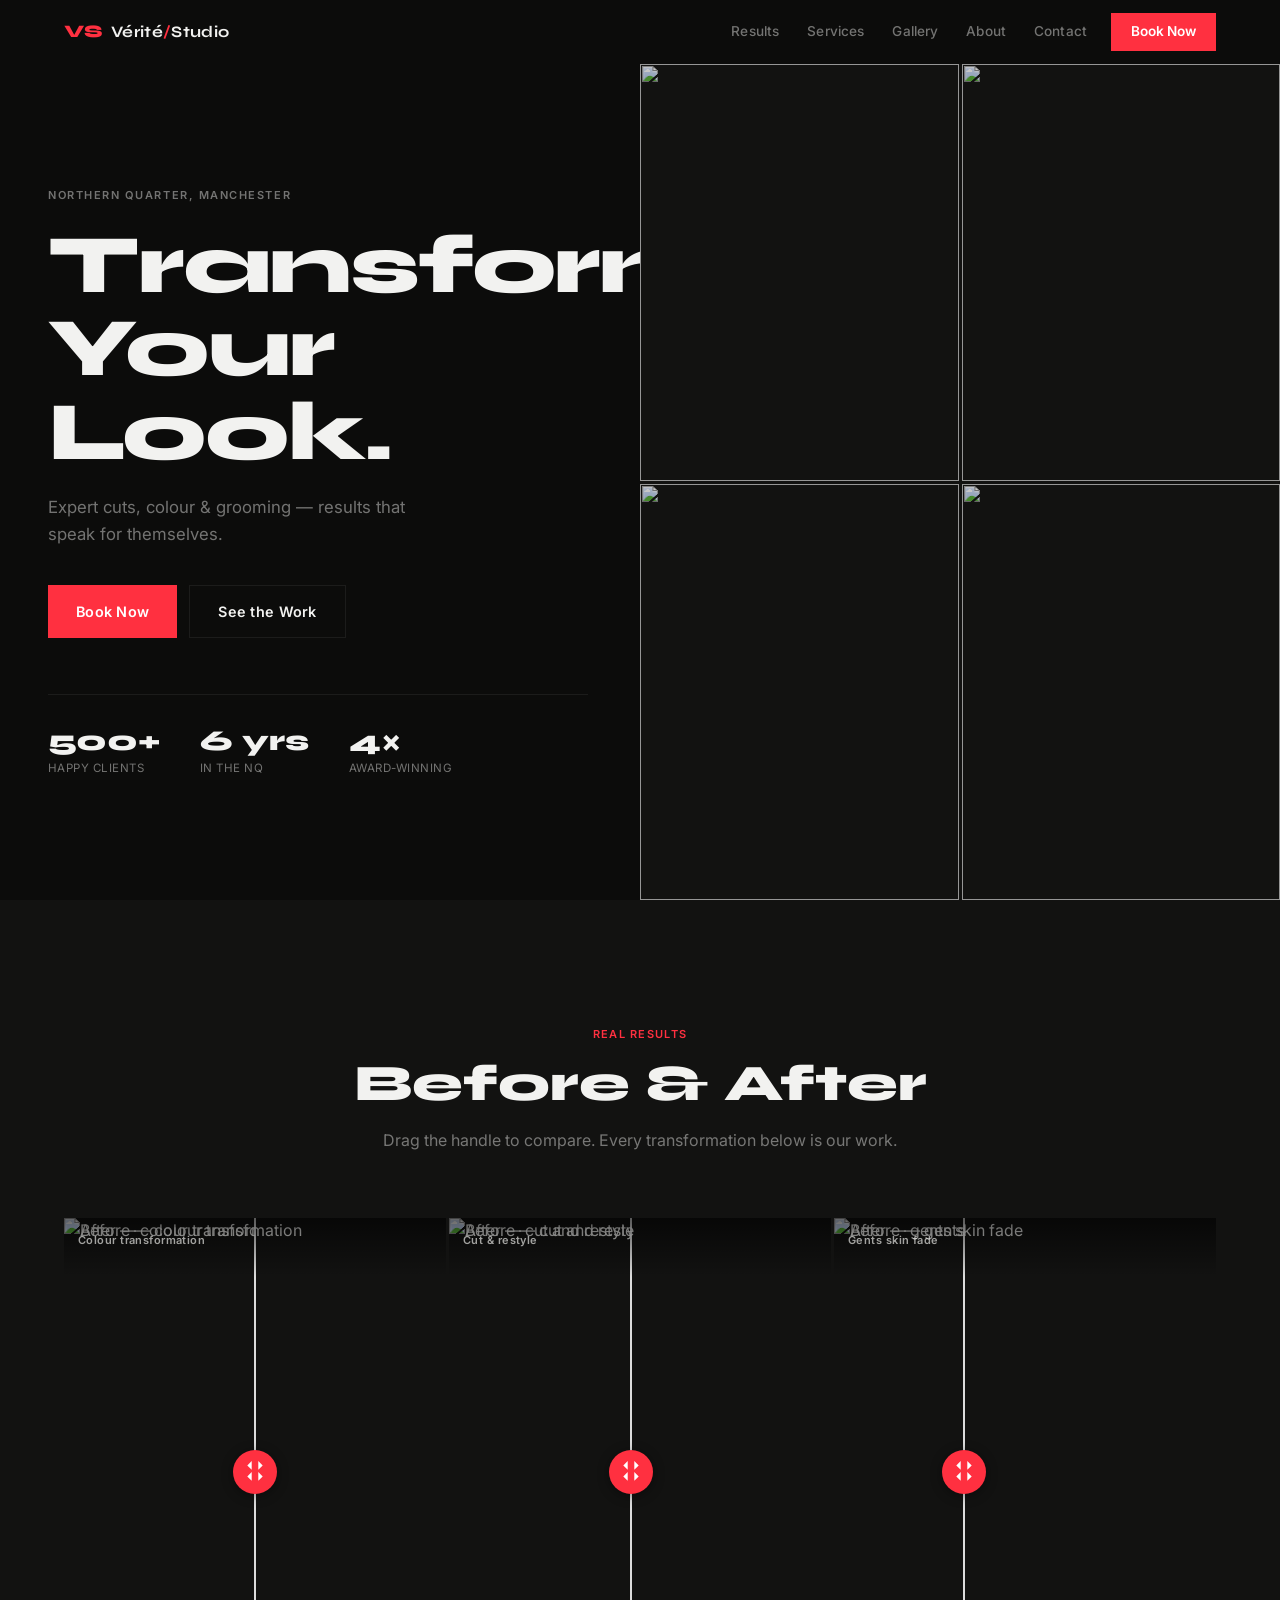
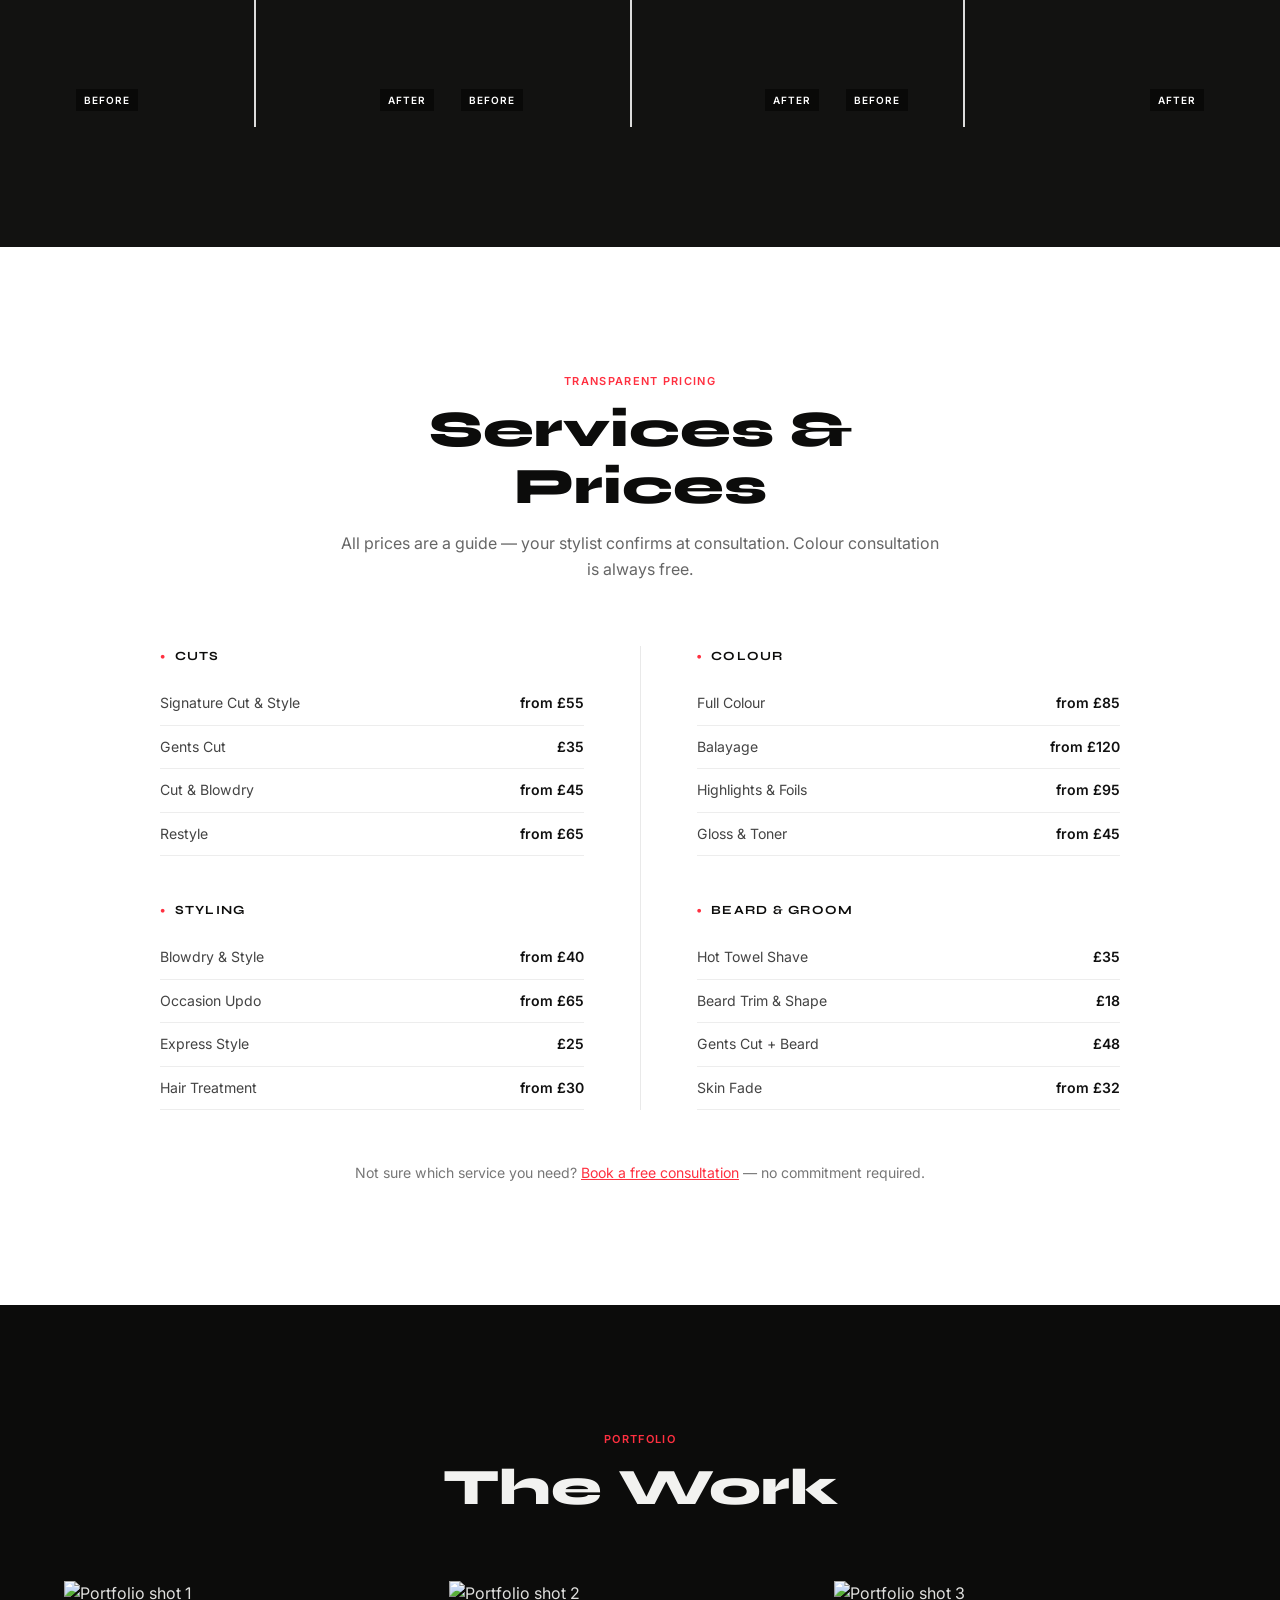
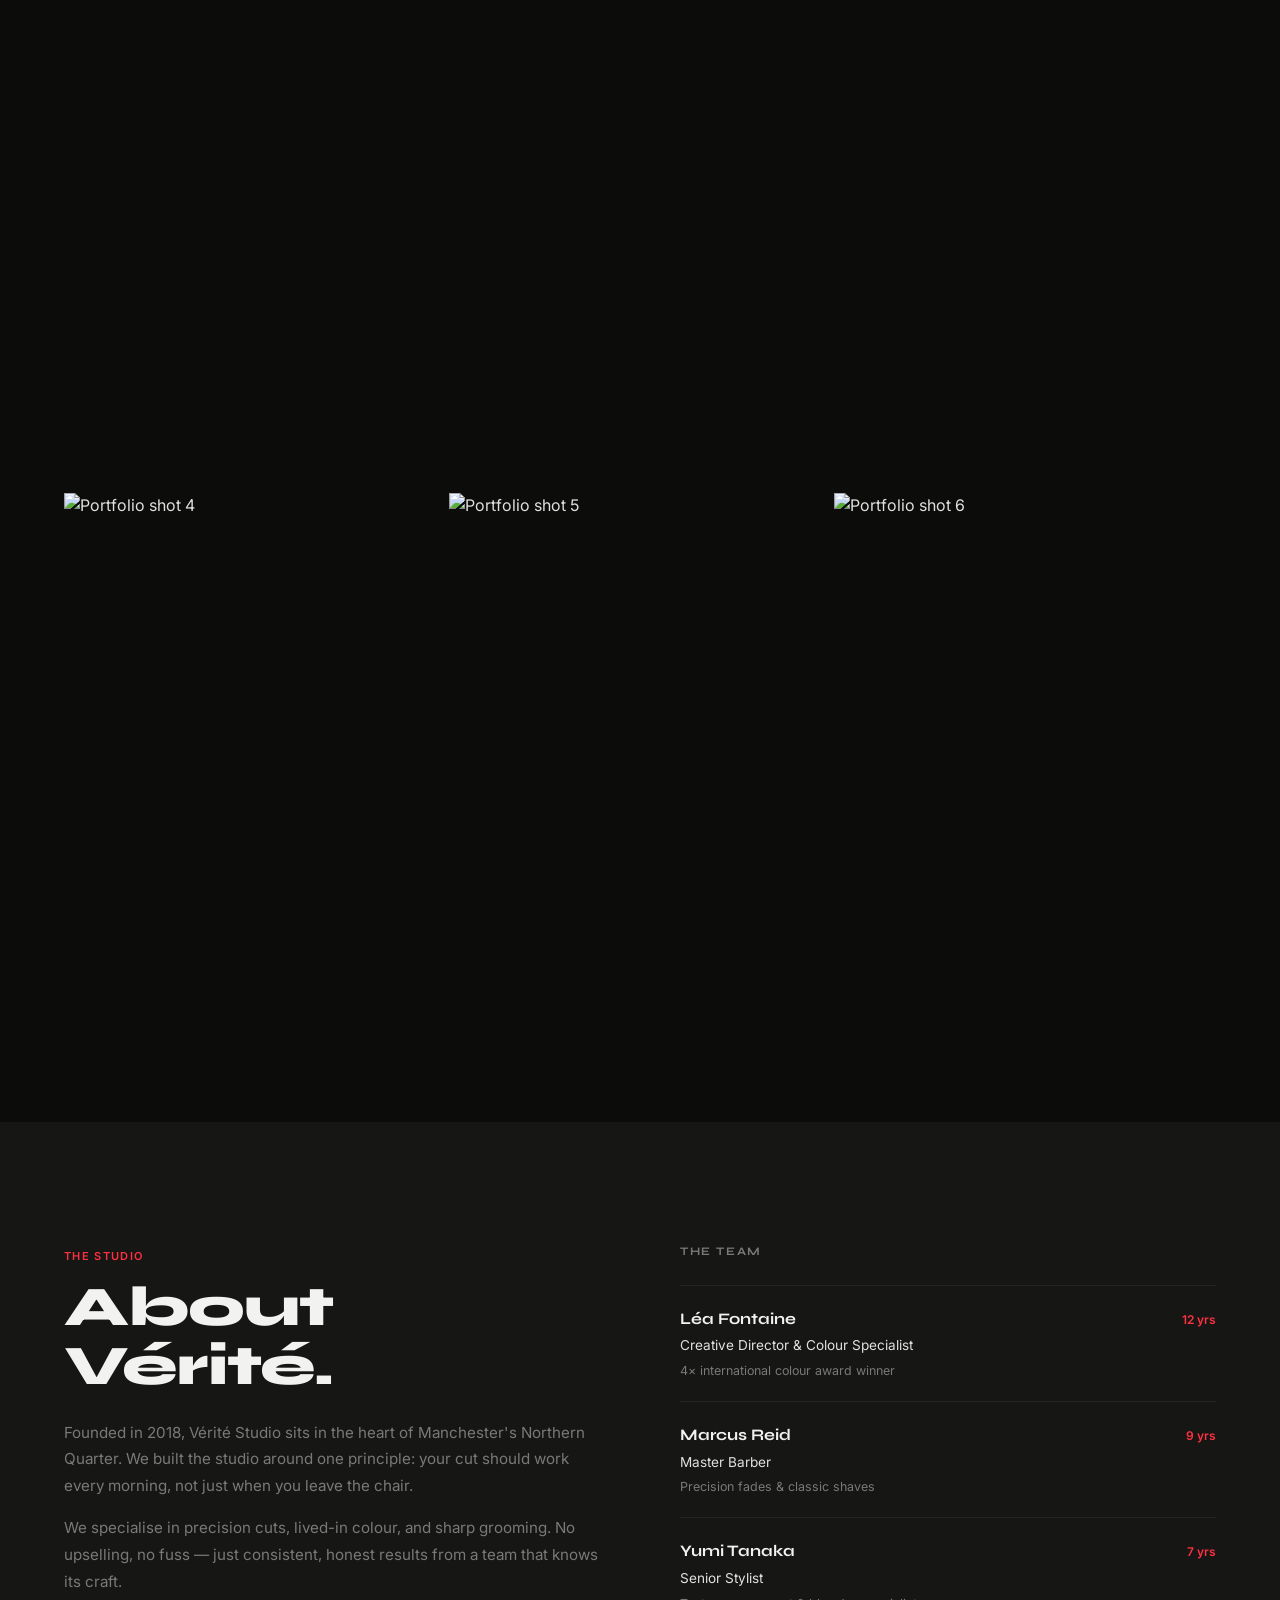
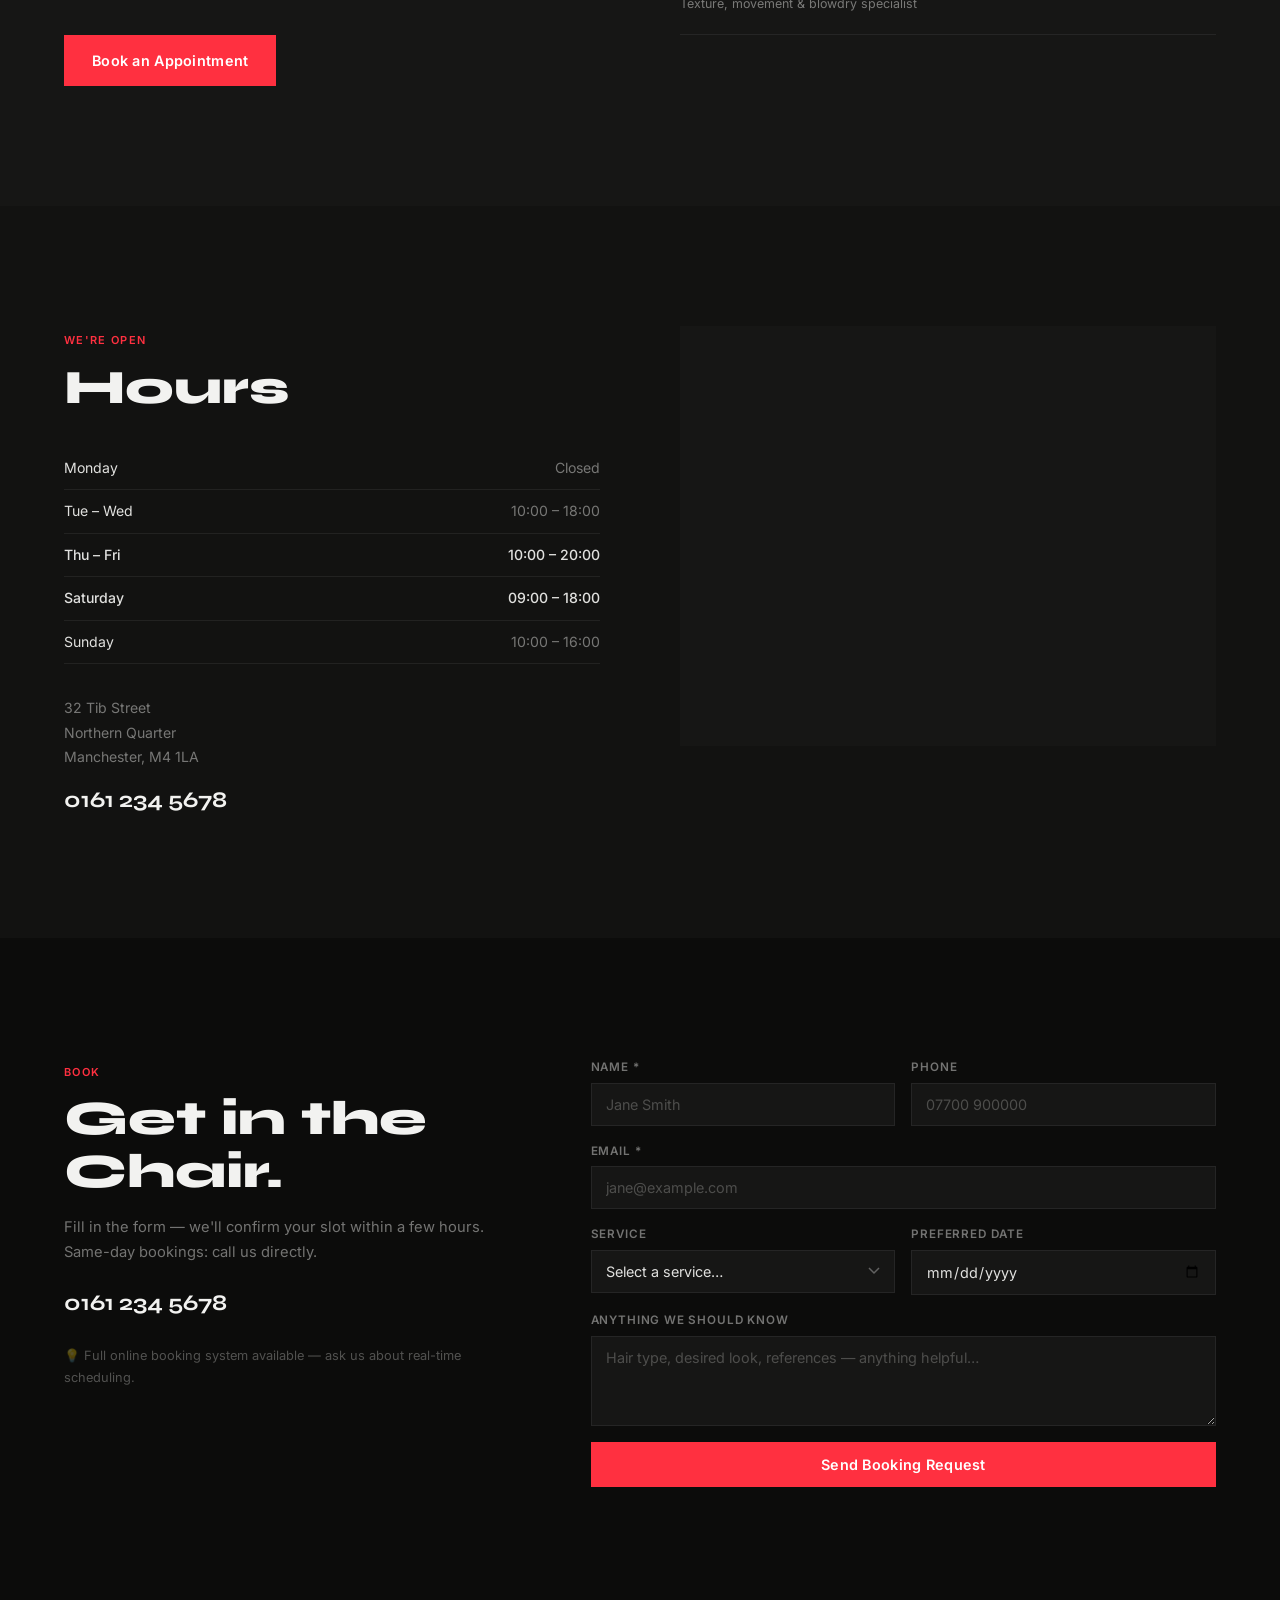
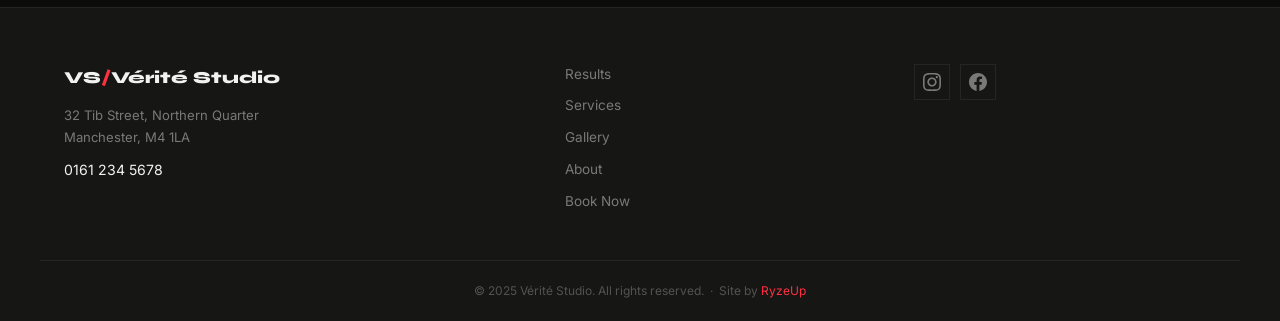
==== commit e2e45e30: "Redesign Vérité Studio salon demo — bold dark/carmine v2 Complete visual overhaul: Syne + Inter typo" ====
--- a/demo-salon/index.html
+++ b/demo-salon/index.html
@@ -3,26 +3,30 @@
 <head>
   <meta charset="UTF-8">
   <meta name="viewport" content="width=device-width, initial-scale=1.0">
-  <title>Vérité Studio — Hair &amp; Beauty, Manchester</title>
-  <meta name="description" content="Award-winning hair salon and barber in Manchester's Northern Quarter. Cuts, colour, styling and grooming. Book your appointment today.">
+  <!-- REPLACE: update with real business name, location -->
+  <title>Vérité Studio — Cuts, Colour & Grooming, Manchester</title>
+  <meta name="description" content="Expert hair cuts, colour, and grooming in Manchester's Northern Quarter. Book your appointment at Vérité Studio.">
   <link rel="preconnect" href="https://fonts.googleapis.com">
   <link rel="preconnect" href="https://fonts.gstatic.com" crossorigin>
-  <link href="https://fonts.googleapis.com/css2?family=Cormorant+Garamond:ital,wght@0,400;0,600;0,700;1,400;1,600;1,700&family=Inter:wght@300;400;500;600&display=swap" rel="stylesheet">
+  <link href="https://fonts.googleapis.com/css2?family=Syne:wght@700;800&family=Inter:wght@300;400;500;600&display=swap" rel="stylesheet">
   <link rel="stylesheet" href="styles.css">
 </head>
 <body>
 
   <!-- ===== NAVBAR ===== -->
   <header id="navbar">
-    <div class="nav-container">
-      <a href="#home" class="nav-logo">Vérité<span>Studio</span></a>
+    <div class="nav-inner">
+      <a href="#home" class="nav-logo" aria-label="Vérité Studio home">
+        <span class="logo-mark">VS</span>
+        <span class="logo-name">Vérité<span class="logo-slash">/</span>Studio</span>
+      </a>
       <nav id="navLinks" aria-label="Main navigation">
-        <a href="#about"    class="nav-link">About</a>
+        <a href="#results"  class="nav-link">Results</a>
         <a href="#services" class="nav-link">Services</a>
         <a href="#gallery"  class="nav-link">Gallery</a>
-        <a href="#team"     class="nav-link">Team</a>
-        <a href="#find-us"  class="nav-link">Find Us</a>
-        <a href="#contact"  class="nav-link nav-book">Book Now</a>
+        <a href="#about"    class="nav-link">About</a>
+        <a href="#contact"  class="nav-link">Contact</a>
+        <a href="#contact"  class="nav-book">Book Now</a>
       </nav>
       <button id="hamburger" aria-label="Toggle navigation" aria-expanded="false">
         <span></span><span></span><span></span>
@@ -30,400 +34,348 @@
     </div>
   </header>
 
-  <!-- ===== HERO ===== -->
-  <!-- REPLACE: swap data-bg with a high-res salon interior or hero shot -->
-  <section class="hero" id="home" data-bg="https://picsum.photos/seed/salonhero/1920/1080">
-    <div class="hero-bg"></div>
-    <div class="hero-overlay"></div>
-    <div class="hero-content fade-in">
-      <p class="hero-eyebrow">Manchester's Premier Styling Studio</p>
-      <h1 class="hero-title">Where Style<br><em>Becomes Art.</em></h1>
-      <p class="hero-sub">Award-winning cuts, colour, and care — tailored entirely to you.</p>
-      <div class="hero-actions">
-        <a href="#contact" class="btn btn-gold">Book an Appointment</a>
-        <a href="#services" class="btn btn-ghost">Our Services</a>
-      </div>
-    </div>
-    <div class="scroll-hint" aria-hidden="true"><span></span></div>
-  </section>
-
-  <!-- ===== ABOUT ===== -->
-  <section id="about" class="about section">
+  <!-- ===== 1. HERO ===== -->
+  <section class="hero" id="home">
+    <div class="hero-left">
+      <div class="hero-content">
+        <!-- REPLACE: update location text -->
+        <span class="hero-eyebrow">Northern Quarter, Manchester</span>
+        <h1 class="hero-title">Transform<br>Your Look.</h1>
+        <p class="hero-sub">Expert cuts, colour &amp; grooming — results that speak for themselves.</p>
+        <div class="hero-actions">
+          <a href="#contact" class="btn btn-accent">Book Now</a>
+          <a href="#results" class="btn btn-ghost">See the Work</a>
+        </div>
+        <div class="hero-stats">
+          <!-- REPLACE: update stats with real figures -->
+          <div class="hero-stat">
+            <strong>500+</strong>
+            <span>happy clients</span>
+          </div>
+          <div class="hero-stat">
+            <strong>6 yrs</strong>
+            <span>in the NQ</span>
+          </div>
+          <div class="hero-stat">
+            <strong>4×</strong>
+            <span>award-winning</span>
+          </div>
+        </div>
+      </div>
+    </div>
+    <div class="hero-right" aria-hidden="true">
+      <!-- REPLACE: swap all four images with real portfolio shots (portrait, 500×700) -->
+      <div class="hero-grid">
+        <img src="https://picsum.photos/seed/vsgrid1/500/700" alt="" loading="eager">
+        <img src="https://picsum.photos/seed/vsgrid2/500/700" alt="" loading="eager">
+        <img src="https://picsum.photos/seed/vsgrid3/500/700" alt="" loading="lazy">
+        <img src="https://picsum.photos/seed/vsgrid4/500/700" alt="" loading="lazy">
+      </div>
+    </div>
+  </section>
+
+  <!-- ===== 2. BEFORE / AFTER ===== -->
+  <section class="ba-section" id="results">
+    <div class="container">
+      <div class="section-header fade-in">
+        <span class="tag">Real Results</span>
+        <h2>Before &amp; After</h2>
+        <p>Drag the handle to compare. Every transformation below is our work.</p>
+      </div>
+      <!-- REPLACE: swap all before/after image pairs with real client photos -->
+      <div class="ba-grid">
+        <div class="ba-pair fade-in" style="--pos:50%" data-title="Colour transformation — balayage">
+          <div class="ba-before">
+            <img src="https://picsum.photos/seed/vsb1/600/800" alt="Before — colour transformation" loading="lazy">
+          </div>
+          <div class="ba-after">
+            <img src="https://picsum.photos/seed/vsa1/600/800" alt="After — colour transformation" loading="lazy">
+          </div>
+          <div class="ba-track">
+            <div class="ba-handle">
+              <div class="ba-knob" aria-hidden="true">
+                <svg viewBox="0 0 20 20" fill="currentColor"><path d="M7 10l-4 4 4 4V14h6v4l4-4-4-4v4H7v-4zm6-10v4H7V0L3 4l4 4V4h6v4l4-4-4-4z"/></svg>
+              </div>
+            </div>
+          </div>
+          <span class="ba-lbl ba-lbl-l">Before</span>
+          <span class="ba-lbl ba-lbl-r">After</span>
+          <span class="ba-title">Colour transformation</span>
+        </div>
+        <div class="ba-pair fade-in" style="--pos:50%" data-title="Cut &amp; restyle — length &amp; texture">
+          <div class="ba-before">
+            <img src="https://picsum.photos/seed/vsb2/600/800" alt="Before — cut and restyle" loading="lazy">
+          </div>
+          <div class="ba-after">
+            <img src="https://picsum.photos/seed/vsa2/600/800" alt="After — cut and restyle" loading="lazy">
+          </div>
+          <div class="ba-track">
+            <div class="ba-handle">
+              <div class="ba-knob" aria-hidden="true">
+                <svg viewBox="0 0 20 20" fill="currentColor"><path d="M7 10l-4 4 4 4V14h6v4l4-4-4-4v4H7v-4zm6-10v4H7V0L3 4l4 4V4h6v4l4-4-4-4z"/></svg>
+              </div>
+            </div>
+          </div>
+          <span class="ba-lbl ba-lbl-l">Before</span>
+          <span class="ba-lbl ba-lbl-r">After</span>
+          <span class="ba-title">Cut &amp; restyle</span>
+        </div>
+        <div class="ba-pair fade-in" style="--pos:50%" data-title="Gents skin fade &amp; shape">
+          <div class="ba-before">
+            <img src="https://picsum.photos/seed/vsb3/600/800" alt="Before — gents skin fade" loading="lazy">
+          </div>
+          <div class="ba-after">
+            <img src="https://picsum.photos/seed/vsa3/600/800" alt="After — gents skin fade" loading="lazy">
+          </div>
+          <div class="ba-track">
+            <div class="ba-handle">
+              <div class="ba-knob" aria-hidden="true">
+                <svg viewBox="0 0 20 20" fill="currentColor"><path d="M7 10l-4 4 4 4V14h6v4l4-4-4-4v4H7v-4zm6-10v4H7V0L3 4l4 4V4h6v4l4-4-4-4z"/></svg>
+              </div>
+            </div>
+          </div>
+          <span class="ba-lbl ba-lbl-l">Before</span>
+          <span class="ba-lbl ba-lbl-r">After</span>
+          <span class="ba-title">Gents skin fade</span>
+        </div>
+      </div>
+    </div>
+  </section>
+
+  <!-- ===== 3. SERVICES & PRICING (white section) ===== -->
+  <section class="services" id="services">
+    <div class="container">
+      <div class="section-header fade-in">
+        <span class="tag">Transparent Pricing</span>
+        <h2>Services &amp; Prices</h2>
+        <p>All prices are a guide — your stylist confirms at consultation. Colour consultation is always free.</p>
+      </div>
+      <!-- REPLACE: update service names and prices to match real offerings -->
+      <div class="price-columns fade-in">
+        <div class="price-col">
+          <div class="price-block">
+            <h3 class="price-cat"><span class="cat-dot" aria-hidden="true">●</span> Cuts</h3>
+            <div class="price-list">
+              <div class="pr-row"><span class="pr-name">Signature Cut &amp; Style</span><span class="pr-price">from £55</span></div>
+              <div class="pr-row"><span class="pr-name">Gents Cut</span><span class="pr-price">£35</span></div>
+              <div class="pr-row"><span class="pr-name">Cut &amp; Blowdry</span><span class="pr-price">from £45</span></div>
+              <div class="pr-row"><span class="pr-name">Restyle</span><span class="pr-price">from £65</span></div>
+            </div>
+          </div>
+          <div class="price-block">
+            <h3 class="price-cat"><span class="cat-dot" aria-hidden="true">●</span> Styling</h3>
+            <div class="price-list">
+              <div class="pr-row"><span class="pr-name">Blowdry &amp; Style</span><span class="pr-price">from £40</span></div>
+              <div class="pr-row"><span class="pr-name">Occasion Updo</span><span class="pr-price">from £65</span></div>
+              <div class="pr-row"><span class="pr-name">Express Style</span><span class="pr-price">£25</span></div>
+              <div class="pr-row"><span class="pr-name">Hair Treatment</span><span class="pr-price">from £30</span></div>
+            </div>
+          </div>
+        </div>
+        <div class="price-divider" aria-hidden="true"></div>
+        <div class="price-col">
+          <div class="price-block">
+            <h3 class="price-cat"><span class="cat-dot" aria-hidden="true">●</span> Colour</h3>
+            <div class="price-list">
+              <div class="pr-row"><span class="pr-name">Full Colour</span><span class="pr-price">from £85</span></div>
+              <div class="pr-row"><span class="pr-name">Balayage</span><span class="pr-price">from £120</span></div>
+              <div class="pr-row"><span class="pr-name">Highlights &amp; Foils</span><span class="pr-price">from £95</span></div>
+              <div class="pr-row"><span class="pr-name">Gloss &amp; Toner</span><span class="pr-price">from £45</span></div>
+            </div>
+          </div>
+          <div class="price-block">
+            <h3 class="price-cat"><span class="cat-dot" aria-hidden="true">●</span> Beard &amp; Groom</h3>
+            <div class="price-list">
+              <div class="pr-row"><span class="pr-name">Hot Towel Shave</span><span class="pr-price">£35</span></div>
+              <div class="pr-row"><span class="pr-name">Beard Trim &amp; Shape</span><span class="pr-price">£18</span></div>
+              <div class="pr-row"><span class="pr-name">Gents Cut + Beard</span><span class="pr-price">£48</span></div>
+              <div class="pr-row"><span class="pr-name">Skin Fade</span><span class="pr-price">from £32</span></div>
+            </div>
+          </div>
+        </div>
+      </div>
+      <p class="price-footer fade-in">Not sure which service you need? <a href="#contact">Book a free consultation</a> — no commitment required.</p>
+    </div>
+  </section>
+
+  <!-- ===== 4. GALLERY (secondary) ===== -->
+  <section class="gallery" id="gallery">
+    <div class="container">
+      <div class="section-header fade-in">
+        <span class="tag">Portfolio</span>
+        <h2>The Work</h2>
+      </div>
+      <!-- REPLACE: swap all images with real portfolio photos -->
+      <div class="gallery-grid">
+        <div class="gallery-item fade-in" data-index="0" data-src="https://picsum.photos/seed/vsgal1/800/1067">
+          <img src="https://picsum.photos/seed/vsgal1/400/533" alt="Portfolio shot 1" loading="lazy">
+          <div class="gallery-cover"><span>View</span></div>
+        </div>
+        <div class="gallery-item fade-in" data-index="1" data-src="https://picsum.photos/seed/vsgal2/800/1067">
+          <img src="https://picsum.photos/seed/vsgal2/400/533" alt="Portfolio shot 2" loading="lazy">
+          <div class="gallery-cover"><span>View</span></div>
+        </div>
+        <div class="gallery-item fade-in" data-index="2" data-src="https://picsum.photos/seed/vsgal3/800/1067">
+          <img src="https://picsum.photos/seed/vsgal3/400/533" alt="Portfolio shot 3" loading="lazy">
+          <div class="gallery-cover"><span>View</span></div>
+        </div>
+        <div class="gallery-item fade-in" data-index="3" data-src="https://picsum.photos/seed/vsgal4/800/1067">
+          <img src="https://picsum.photos/seed/vsgal4/400/533" alt="Portfolio shot 4" loading="lazy">
+          <div class="gallery-cover"><span>View</span></div>
+        </div>
+        <div class="gallery-item fade-in" data-index="4" data-src="https://picsum.photos/seed/vsgal5/800/1067">
+          <img src="https://picsum.photos/seed/vsgal5/400/533" alt="Portfolio shot 5" loading="lazy">
+          <div class="gallery-cover"><span>View</span></div>
+        </div>
+        <div class="gallery-item fade-in" data-index="5" data-src="https://picsum.photos/seed/vsgal6/800/1067">
+          <img src="https://picsum.photos/seed/vsgal6/400/533" alt="Portfolio shot 6" loading="lazy">
+          <div class="gallery-cover"><span>View</span></div>
+        </div>
+      </div>
+    </div>
+  </section>
+
+  <!-- ===== 5. ABOUT / TEAM (brief) ===== -->
+  <section class="about" id="about">
     <div class="container about-grid">
       <div class="about-text fade-in">
-        <span class="section-tag">Our Story</span>
-        <h2>Craft. Confidence.<br><em>Character.</em></h2>
-        <p>Vérité Studio was born from a simple belief: every client deserves a style that's unapologetically theirs. Founded in 2018 in the heart of Manchester's Northern Quarter, we've built a reputation for precision cuts, transformative colour, and a level of care that keeps clients coming back.</p>
-        <p>Our team of award-winning stylists and master barbers blend technical expertise with genuine creativity. Whether you're after a bold reinvention or a flawless maintenance cut, we take the time to understand your lifestyle, your texture, your vision.</p>
-        <p>We use only premium colour lines and professional-grade tools — because great results start with great ingredients.</p>
-        <a href="#services" class="btn btn-outline">Explore Services</a>
-      </div>
-      <div class="about-image fade-in">
-        <!-- REPLACE: swap with real salon interior or stylist-at-work photo -->
-        <img src="https://picsum.photos/seed/salonabout/800/960" alt="Vérité Studio interior" loading="lazy">
-        <div class="about-badge">
-          <span class="badge-number">6+</span>
-          <span class="badge-label">Years in Manchester</span>
-        </div>
-      </div>
-    </div>
-  </section>
-
-  <!-- ===== SERVICES & PRICING ===== -->
-  <section id="services" class="services section">
-    <div class="container">
-      <div class="section-header fade-in">
-        <span class="section-tag">What We Offer</span>
-        <h2>Services &amp; Pricing</h2>
-        <p>All prices are a guide — your stylist will confirm at consultation.</p>
-      </div>
-      <div class="service-tabs fade-in">
-        <button class="stab-btn active" data-tab="cuts">Cuts</button>
-        <button class="stab-btn" data-tab="colour">Colour</button>
-        <button class="stab-btn" data-tab="styling">Styling</button>
-        <button class="stab-btn" data-tab="groom">Groom</button>
-      </div>
-
-      <div class="service-panels">
-        <!-- CUTS -->
-        <div class="service-panel active" id="stab-cuts">
-          <div class="service-grid">
-            <div class="service-card">
-              <div class="sc-top"><h3>Signature Cut &amp; Style</h3><span class="sc-price">from £55</span></div>
-              <p>Full consultation, precision cut, blowdry and style finish.</p>
-            </div>
-            <div class="service-card">
-              <div class="sc-top"><h3>Gents Cut</h3><span class="sc-price">£35</span></div>
-              <p>Classic or modern cut, finish with styling product.</p>
-            </div>
-            <div class="service-card">
-              <div class="sc-top"><h3>Cut &amp; Blowdry</h3><span class="sc-price">from £45</span></div>
-              <p>Tailored cut followed by a smooth blowdry finish.</p>
-            </div>
-            <div class="service-card">
-              <div class="sc-top"><h3>Restyle</h3><span class="sc-price">from £65</span></div>
-              <p>Major length or shape change — full consultation included.</p>
-            </div>
-          </div>
-        </div>
-        <!-- COLOUR -->
-        <div class="service-panel" id="stab-colour">
-          <div class="service-grid">
-            <div class="service-card">
-              <div class="sc-top"><h3>Full Colour</h3><span class="sc-price">from £85</span></div>
-              <p>All-over root-to-tip colour with toner finish.</p>
-            </div>
-            <div class="service-card">
-              <div class="sc-top"><h3>Balayage</h3><span class="sc-price">from £120</span></div>
-              <p>Hand-painted highlights for a natural, sun-kissed result.</p>
-            </div>
-            <div class="service-card">
-              <div class="sc-top"><h3>Highlights / Foils</h3><span class="sc-price">from £95</span></div>
-              <p>Partial or full-head foil highlights, any shade.</p>
-            </div>
-            <div class="service-card">
-              <div class="sc-top"><h3>Gloss &amp; Toner</h3><span class="sc-price">from £45</span></div>
-              <p>Shine-boosting gloss or corrective toner treatment.</p>
-            </div>
-          </div>
-        </div>
-        <!-- STYLING -->
-        <div class="service-panel" id="stab-styling">
-          <div class="service-grid">
-            <div class="service-card">
-              <div class="sc-top"><h3>Blowdry &amp; Style</h3><span class="sc-price">from £40</span></div>
-              <p>A polished finish — straight, wavy, or voluminous.</p>
-            </div>
-            <div class="service-card">
-              <div class="sc-top"><h3>Occasion Updo</h3><span class="sc-price">from £65</span></div>
-              <p>Wedding, prom, or event-ready upstyles.</p>
-            </div>
-            <div class="service-card">
-              <div class="sc-top"><h3>Express Style</h3><span class="sc-price">£25</span></div>
-              <p>Quick refresh and tidy — 30 minutes, great results.</p>
-            </div>
-            <div class="service-card">
-              <div class="sc-top"><h3>Hair Treatment</h3><span class="sc-price">from £30</span></div>
-              <p>Deep conditioning, Olaplex, or keratin treatment.</p>
-            </div>
-          </div>
-        </div>
-        <!-- GROOM -->
-        <div class="service-panel" id="stab-groom">
-          <div class="service-grid">
-            <div class="service-card">
-              <div class="sc-top"><h3>Hot Towel Shave</h3><span class="sc-price">£35</span></div>
-              <p>Classic wet shave with hot towel and straight razor finish.</p>
-            </div>
-            <div class="service-card">
-              <div class="sc-top"><h3>Beard Trim &amp; Shape</h3><span class="sc-price">£18</span></div>
-              <p>Sculpted, clean lines — scissor or clipper finish.</p>
-            </div>
-            <div class="service-card">
-              <div class="sc-top"><h3>Gents Cut + Beard</h3><span class="sc-price">£48</span></div>
-              <p>Full cut and beard combo for the complete look.</p>
-            </div>
-            <div class="service-card">
-              <div class="sc-top"><h3>Skin Fade</h3><span class="sc-price">from £32</span></div>
-              <p>High, mid, or low fade — sharp, clean, and precise.</p>
-            </div>
-          </div>
-        </div>
-      </div>
-
-      <p class="services-note fade-in">Colour consultation is always complimentary. <a href="#contact">Get in touch</a> to discuss your vision before booking.</p>
-    </div>
-  </section>
-
-  <!-- ===== GALLERY ===== -->
-  <section id="gallery" class="gallery-section section">
-    <div class="container">
-      <div class="section-header fade-in">
-        <span class="section-tag">The Work</span>
-        <h2>Gallery</h2>
-        <p>A selection of our favourite transformations. Click any image to expand — look for the <strong>Before / After</strong> badge.</p>
-      </div>
-    </div>
-    <!-- REPLACE: swap all src + data-src values with real work photos -->
-    <div class="gallery-grid">
-      <div class="gallery-item tall" data-index="0" data-src="https://picsum.photos/seed/salon1/800/1200">
-        <img src="https://picsum.photos/seed/salon1/600/900" alt="Salon style 1" loading="lazy">
-        <div class="gallery-overlay"><span>View</span></div>
-      </div>
-      <div class="gallery-item" data-index="1" data-src="https://picsum.photos/seed/salon2/800/600">
-        <img src="https://picsum.photos/seed/salon2/600/450" alt="Salon style 2" loading="lazy">
-        <div class="gallery-overlay"><span>View</span></div>
-      </div>
-      <div class="gallery-item" data-index="2" data-src="https://picsum.photos/seed/salon3/800/600">
-        <img src="https://picsum.photos/seed/salon3/600/450" alt="Salon style 3" loading="lazy">
-        <div class="gallery-overlay"><span>View</span></div>
-      </div>
-      <div class="gallery-item before-after" data-index="3"
-           data-src="https://picsum.photos/seed/salonafter1/800/800"
-           data-before-src="https://picsum.photos/seed/salonbefore1/800/800">
-        <img src="https://picsum.photos/seed/salonafter1/600/600" alt="Colour transformation — after" loading="lazy">
-        <div class="gallery-overlay"><span>View</span></div>
-        <span class="ba-badge">Before / After</span>
-      </div>
-      <div class="gallery-item wide" data-index="4" data-src="https://picsum.photos/seed/salon4/1200/800">
-        <img src="https://picsum.photos/seed/salon4/900/600" alt="Salon style 4" loading="lazy">
-        <div class="gallery-overlay"><span>View</span></div>
-      </div>
-      <div class="gallery-item" data-index="5" data-src="https://picsum.photos/seed/salon5/800/600">
-        <img src="https://picsum.photos/seed/salon5/600/450" alt="Salon style 5" loading="lazy">
-        <div class="gallery-overlay"><span>View</span></div>
-      </div>
-      <div class="gallery-item" data-index="6" data-src="https://picsum.photos/seed/salon6/800/600">
-        <img src="https://picsum.photos/seed/salon6/600/450" alt="Salon style 6" loading="lazy">
-        <div class="gallery-overlay"><span>View</span></div>
-      </div>
-      <div class="gallery-item before-after" data-index="7"
-           data-src="https://picsum.photos/seed/salonafter2/800/800"
-           data-before-src="https://picsum.photos/seed/salonbefore2/800/800">
-        <img src="https://picsum.photos/seed/salonafter2/600/600" alt="Cut transformation — after" loading="lazy">
-        <div class="gallery-overlay"><span>View</span></div>
-        <span class="ba-badge">Before / After</span>
-      </div>
-      <div class="gallery-item tall" data-index="8" data-src="https://picsum.photos/seed/salon7/800/1200">
-        <img src="https://picsum.photos/seed/salon7/600/900" alt="Salon style 7" loading="lazy">
-        <div class="gallery-overlay"><span>View</span></div>
-      </div>
-      <div class="gallery-item" data-index="9" data-src="https://picsum.photos/seed/salon8/800/600">
-        <img src="https://picsum.photos/seed/salon8/600/450" alt="Salon style 8" loading="lazy">
-        <div class="gallery-overlay"><span>View</span></div>
-      </div>
-    </div>
-  </section>
-
-  <!-- ===== TEAM ===== -->
-  <section id="team" class="team section">
-    <div class="container">
-      <div class="section-header fade-in">
-        <span class="section-tag">The Team</span>
-        <h2>Meet Your Stylists</h2>
-        <p>Passionate, skilled, and genuinely invested in your look.</p>
-      </div>
-      <div class="team-grid">
-        <!-- REPLACE: swap all team photos with real headshots -->
-        <div class="team-card fade-in">
-          <div class="team-photo">
-            <img src="https://picsum.photos/seed/salonteam1/400/500" alt="Léa Fontaine" loading="lazy">
-          </div>
-          <div class="team-info">
-            <h3>Léa Fontaine</h3>
-            <span class="team-role">Creative Director &amp; Colour Specialist</span>
-            <p>12 years in the industry, 4 international awards. Léa's signature is bold, wearable colour — she turns visions into reality.</p>
-          </div>
-        </div>
-        <div class="team-card fade-in">
-          <div class="team-photo">
-            <img src="https://picsum.photos/seed/salonteam2/400/500" alt="Marcus Reid" loading="lazy">
-          </div>
-          <div class="team-info">
-            <h3>Marcus Reid</h3>
-            <span class="team-role">Master Barber</span>
-            <p>Precision fades, classic cuts, and immaculate beard work. Marcus brings barbershop tradition to a modern studio setting.</p>
-          </div>
-        </div>
-        <div class="team-card fade-in">
-          <div class="team-photo">
-            <img src="https://picsum.photos/seed/salonteam3/400/500" alt="Yumi Tanaka" loading="lazy">
-          </div>
-          <div class="team-info">
-            <h3>Yumi Tanaka</h3>
-            <span class="team-role">Senior Stylist &amp; Blowdry Artist</span>
-            <p>Specialising in texture, movement, and lived-in styles. Yumi's blowdrys are nothing short of transformative.</p>
-          </div>
-        </div>
-      </div>
-    </div>
-  </section>
-
-  <!-- ===== OPENING HOURS ===== -->
-  <section id="hours" class="hours section">
-    <div class="container">
-      <div class="hours-inner fade-in">
-        <div class="hours-text">
-          <span class="section-tag">We're Open</span>
-          <h2>Opening Hours</h2>
-          <p>Walk-ins welcome subject to availability — booking ahead guarantees your preferred stylist.</p>
-          <a href="#contact" class="btn btn-gold">Book Now</a>
-        </div>
-        <div class="hours-table-wrap">
-          <!-- REPLACE: update with real opening times -->
-          <table class="hours-table">
-            <tbody>
-              <tr><td>Monday</td><td class="closed">Closed</td></tr>
-              <tr><td>Tuesday – Wednesday</td><td>10:00 – 18:00</td></tr>
-              <tr class="highlight-row"><td>Thursday – Friday</td><td>10:00 – 20:00</td></tr>
-              <tr class="highlight-row"><td>Saturday</td><td>09:00 – 18:00</td></tr>
-              <tr><td>Sunday</td><td>10:00 – 16:00</td></tr>
-            </tbody>
-          </table>
-        </div>
-      </div>
-    </div>
-  </section>
-
-  <!-- ===== FIND US ===== -->
-  <section id="find-us" class="find-us section">
-    <div class="container">
-      <div class="section-header fade-in">
-        <span class="section-tag">Find Us</span>
-        <h2>Where We Are</h2>
-      </div>
-      <div class="find-us-grid">
-        <div class="find-us-info fade-in">
-          <div class="contact-detail">
-            <span class="detail-icon">📍</span>
-            <div>
-              <strong>Address</strong>
-              <!-- REPLACE: update with real address -->
-              <p>32 Tib Street<br>Northern Quarter<br>Manchester, M4 1LA</p>
-            </div>
-          </div>
-          <div class="contact-detail">
-            <span class="detail-icon">📞</span>
-            <div>
-              <strong>Phone</strong>
-              <!-- REPLACE: update with real phone number -->
-              <p><a href="tel:+441612345678">0161 234 5678</a></p>
-              <small>Tap to call from mobile</small>
-            </div>
-          </div>
-          <div class="contact-detail">
-            <span class="detail-icon">✉️</span>
-            <div>
-              <strong>Email</strong>
-              <!-- REPLACE: update with real email -->
-              <p><a href="mailto:hello@veritestudio.co.uk">hello@veritestudio.co.uk</a></p>
-            </div>
-          </div>
-          <div class="contact-detail">
-            <span class="detail-icon">🚍</span>
-            <div>
-              <strong>Getting Here</strong>
-              <p>Tram: Piccadilly Gardens (5 min walk). Bus: routes 41, 42, 43 stop on Oldham Street.</p>
-            </div>
-          </div>
-        </div>
-        <div class="map-wrap fade-in">
-          <!-- REPLACE: generate your own embed at maps.google.com → Share → Embed a map -->
-          <iframe
-            src="https://www.google.com/maps/embed?pb=!1m18!1m12!1m3!1d9494.612137406432!2d-2.2426!3d53.4808!2m3!1f0!2f0!3f0!3m2!1i1024!2i768!4f13.1!3m3!1m2!1s0x487a4d4c5226f5db%3A0xd07b5aa3a3e75b9d!2sNorthern%20Quarter%2C%20Manchester!5e0!3m2!1sen!2suk!4v1700000000000!5m2!1sen!2suk"
-            width="600" height="420" style="border:0;" allowfullscreen="" loading="lazy"
-            referrerpolicy="no-referrer-when-downgrade"
-            title="Vérité Studio — Northern Quarter, Manchester">
-          </iframe>
-        </div>
-      </div>
-    </div>
-  </section>
-
-  <!-- ===== CONTACT / BOOKING ===== -->
-  <section id="contact" class="contact-section section">
-    <div class="container">
-      <div class="contact-grid">
-        <div class="contact-text fade-in">
-          <span class="section-tag">Get in Touch</span>
-          <h2>Book Your Appointment</h2>
-          <p>Fill in the form and we'll confirm your slot within 24 hours. For same-day bookings, please call us directly.</p>
-          <p class="contact-note">💡 Full online booking system integration available — ask us about real-time scheduling.</p>
-        </div>
-        <!-- REPLACE: update action URL with your real Formspree endpoint -->
-        <form id="contactForm" class="contact-form fade-in"
-              action="https://formspree.io/f/REPLACE_WITH_FORM_ID"
-              method="POST" novalidate>
-          <div class="form-row">
-            <div class="form-group">
-              <label for="cf-name">Full Name *</label>
-              <input type="text" id="cf-name" name="name" required placeholder="Jane Smith">
-            </div>
-            <div class="form-group">
-              <label for="cf-phone">Phone Number</label>
-              <input type="tel" id="cf-phone" name="phone" placeholder="07700 900000">
-            </div>
-          </div>
+        <span class="tag">The Studio</span>
+        <h2>About<br>Vérité.</h2>
+        <!-- REPLACE: update with real story and details -->
+        <p>Founded in 2018, Vérité Studio sits in the heart of Manchester's Northern Quarter. We built the studio around one principle: your cut should work every morning, not just when you leave the chair.</p>
+        <p>We specialise in precision cuts, lived-in colour, and sharp grooming. No upselling, no fuss — just consistent, honest results from a team that knows its craft.</p>
+        <a href="#contact" class="btn btn-accent" style="margin-top:24px">Book an Appointment</a>
+      </div>
+      <div class="team-list fade-in">
+        <h3 class="team-heading">The Team</h3>
+        <!-- REPLACE: update with real team members and credentials -->
+        <div class="team-entry">
+          <div class="team-name-row">
+            <strong>Léa Fontaine</strong>
+            <span class="team-years">12 yrs</span>
+          </div>
+          <span class="team-role">Creative Director &amp; Colour Specialist</span>
+          <span class="team-note">4× international colour award winner</span>
+        </div>
+        <div class="team-entry">
+          <div class="team-name-row">
+            <strong>Marcus Reid</strong>
+            <span class="team-years">9 yrs</span>
+          </div>
+          <span class="team-role">Master Barber</span>
+          <span class="team-note">Precision fades &amp; classic shaves</span>
+        </div>
+        <div class="team-entry">
+          <div class="team-name-row">
+            <strong>Yumi Tanaka</strong>
+            <span class="team-years">7 yrs</span>
+          </div>
+          <span class="team-role">Senior Stylist</span>
+          <span class="team-note">Texture, movement &amp; blowdry specialist</span>
+        </div>
+      </div>
+    </div>
+  </section>
+
+  <!-- ===== 6. HOURS + LOCATION ===== -->
+  <section class="location" id="location">
+    <div class="container location-grid">
+      <div class="hours-block fade-in">
+        <span class="tag">We're Open</span>
+        <h2>Hours</h2>
+        <!-- REPLACE: update with real opening hours -->
+        <table class="hours-table">
+          <tbody>
+            <tr><td>Monday</td><td class="closed">Closed</td></tr>
+            <tr><td>Tue – Wed</td><td>10:00 – 18:00</td></tr>
+            <tr class="hl-row"><td>Thu – Fri</td><td>10:00 – 20:00</td></tr>
+            <tr class="hl-row"><td>Saturday</td><td>09:00 – 18:00</td></tr>
+            <tr><td>Sunday</td><td>10:00 – 16:00</td></tr>
+          </tbody>
+        </table>
+        <div class="address-block">
+          <!-- REPLACE: update with real address and phone -->
+          <p>32 Tib Street<br>Northern Quarter<br>Manchester, M4 1LA</p>
+          <a href="tel:+441612345678" class="phone-link">0161 234 5678</a>
+        </div>
+      </div>
+      <div class="map-wrap fade-in">
+        <!-- REPLACE: generate your own embed at maps.google.com → Share → Embed a map -->
+        <iframe
+          src="https://www.google.com/maps/embed?pb=!1m18!1m12!1m3!1d9494.612137406432!2d-2.2426!3d53.4808!2m3!1f0!2f0!3f0!3m2!1i1024!2i768!4f13.1!3m3!1m2!1s0x487a4d4c5226f5db%3A0xd07b5aa3a3e75b9d!2sNorthern%20Quarter%2C%20Manchester!5e0!3m2!1sen!2suk!4v1700000000000!5m2!1sen!2suk"
+          width="600" height="400" style="border:0;" allowfullscreen="" loading="lazy"
+          referrerpolicy="no-referrer-when-downgrade"
+          title="Vérité Studio location — Northern Quarter, Manchester">
+        </iframe>
+      </div>
+    </div>
+  </section>
+
+  <!-- ===== 7. CONTACT / BOOKING ===== -->
+  <section class="contact" id="contact">
+    <div class="container contact-grid">
+      <div class="contact-text fade-in">
+        <span class="tag">Book</span>
+        <h2>Get in the Chair.</h2>
+        <p>Fill in the form — we'll confirm your slot within a few hours. Same-day bookings: call us directly.</p>
+        <!-- REPLACE: update phone number -->
+        <a href="tel:+441612345678" class="phone-link" style="margin-top:20px;display:inline-block">0161 234 5678</a>
+        <p class="contact-note">💡 Full online booking system available — ask us about real-time scheduling.</p>
+      </div>
+      <!-- REPLACE: update action URL with your Formspree endpoint -->
+      <form id="contactForm" class="contact-form fade-in"
+            action="https://formspree.io/f/REPLACE_WITH_FORM_ID"
+            method="POST" novalidate>
+        <div class="form-row">
           <div class="form-group">
-            <label for="cf-email">Email Address *</label>
-            <input type="email" id="cf-email" name="email" required placeholder="jane@example.com">
-          </div>
-          <div class="form-row">
-            <div class="form-group">
-              <label for="cf-service">Service</label>
-              <select id="cf-service" name="service">
-                <option value="">Select a service…</option>
-                <option>Signature Cut &amp; Style</option>
-                <option>Gents Cut</option>
-                <option>Full Colour</option>
-                <option>Balayage</option>
-                <option>Blowdry &amp; Style</option>
-                <option>Hot Towel Shave</option>
-                <option>Other / Not Sure</option>
-              </select>
-            </div>
-            <div class="form-group">
-              <label for="cf-date">Preferred Date</label>
-              <input type="date" id="cf-date" name="preferred_date">
-            </div>
+            <label for="cf-name">Name *</label>
+            <input type="text" id="cf-name" name="name" required placeholder="Jane Smith">
           </div>
           <div class="form-group">
-            <label for="cf-message">Message / Requests</label>
-            <textarea id="cf-message" name="message" rows="4"
-              placeholder="Tell us about your vision, hair type, or any questions…"></textarea>
-          </div>
-          <button type="submit" class="btn btn-gold btn-full" id="formSubmit">
-            <span class="btn-label">Send Request</span>
-            <span class="btn-spinner" hidden aria-live="polite">Sending…</span>
-          </button>
-          <p class="form-feedback success" id="formSuccess" hidden role="alert">
-            ✓ Request received! We'll confirm your appointment within 24 hours.
-          </p>
-          <p class="form-feedback error" id="formError" hidden role="alert">
-            Something went wrong — please call us directly or try again.
-          </p>
-        </form>
-      </div>
+            <label for="cf-phone">Phone</label>
+            <input type="tel" id="cf-phone" name="phone" placeholder="07700 900000">
+          </div>
+        </div>
+        <div class="form-group">
+          <label for="cf-email">Email *</label>
+          <input type="email" id="cf-email" name="email" required placeholder="jane@example.com">
+        </div>
+        <div class="form-row">
+          <div class="form-group">
+            <label for="cf-service">Service</label>
+            <select id="cf-service" name="service">
+              <option value="">Select a service…</option>
+              <option>Signature Cut &amp; Style</option>
+              <option>Gents Cut</option>
+              <option>Full Colour</option>
+              <option>Balayage</option>
+              <option>Blowdry &amp; Style</option>
+              <option>Hot Towel Shave</option>
+              <option>Skin Fade</option>
+              <option>Other / Not sure</option>
+            </select>
+          </div>
+          <div class="form-group">
+            <label for="cf-date">Preferred Date</label>
+            <input type="date" id="cf-date" name="preferred_date">
+          </div>
+        </div>
+        <div class="form-group">
+          <label for="cf-message">Anything we should know</label>
+          <textarea id="cf-message" name="message" rows="3"
+            placeholder="Hair type, desired look, references — anything helpful…"></textarea>
+        </div>
+        <button type="submit" class="btn btn-accent btn-full" id="formSubmit">
+          <span class="btn-label">Send Booking Request</span>
+          <span class="btn-spinner" hidden aria-live="polite">Sending…</span>
+        </button>
+        <p class="form-feedback success" id="formSuccess" hidden role="alert">
+          ✓ Request received — we'll confirm your slot shortly.
+        </p>
+        <p class="form-feedback error" id="formError" hidden role="alert">
+          Something went wrong. Call us directly on 0161 234 5678.
+        </p>
+      </form>
     </div>
   </section>
 
@@ -431,38 +383,26 @@
   <footer class="footer">
     <div class="container footer-inner">
       <div class="footer-brand">
-        <p class="footer-logo">Vérité<span>Studio</span></p>
-        <!-- REPLACE: update address, phone, email with real details -->
+        <p class="footer-logo">VS<span>/</span>Vérité Studio</p>
+        <!-- REPLACE: update address -->
         <p>32 Tib Street, Northern Quarter<br>Manchester, M4 1LA</p>
-        <p style="margin-top:8px"><a href="tel:+441612345678">0161 234 5678</a></p>
-        <p><a href="mailto:hello@veritestudio.co.uk">hello@veritestudio.co.uk</a></p>
-      </div>
-      <div class="footer-links">
-        <h4>Quick Links</h4>
-        <a href="#about">About</a>
+        <a href="tel:+441612345678">0161 234 5678</a>
+      </div>
+      <div class="footer-nav">
+        <a href="#results">Results</a>
         <a href="#services">Services</a>
         <a href="#gallery">Gallery</a>
-        <a href="#team">Team</a>
+        <a href="#about">About</a>
         <a href="#contact">Book Now</a>
       </div>
       <div class="footer-social">
-        <h4>Follow Us</h4>
-        <div class="social-row">
-          <!-- REPLACE: update href with real Instagram profile URL -->
-          <a href="https://instagram.com" target="_blank" rel="noopener noreferrer"
-             class="social-btn" aria-label="Instagram">
-            <svg xmlns="http://www.w3.org/2000/svg" viewBox="0 0 24 24" width="20" height="20" fill="currentColor">
-              <path d="M12 2.163c3.204 0 3.584.012 4.85.07 3.252.148 4.771 1.691 4.919 4.919.058 1.265.069 1.645.069 4.849 0 3.205-.012 3.584-.069 4.849-.149 3.225-1.664 4.771-4.919 4.919-1.266.058-1.644.07-4.85.07-3.204 0-3.584-.012-4.849-.07-3.26-.149-4.771-1.699-4.919-4.92-.058-1.265-.07-1.644-.07-4.849 0-3.204.013-3.583.07-4.849.149-3.227 1.664-4.771 4.919-4.919 1.266-.057 1.645-.069 4.849-.069zm0-2.163c-3.259 0-3.667.014-4.947.072-4.358.2-6.78 2.618-6.98 6.98-.059 1.281-.073 1.689-.073 4.948 0 3.259.014 3.668.072 4.948.2 4.358 2.618 6.78 6.98 6.98 1.281.058 1.689.072 4.948.072 3.259 0 3.668-.014 4.948-.072 4.354-.2 6.782-2.618 6.979-6.98.059-1.28.073-1.689.073-4.948 0-3.259-.014-3.667-.072-4.947-.196-4.354-2.617-6.78-6.979-6.98-1.281-.059-1.69-.073-4.949-.073zm0 5.838c-3.403 0-6.162 2.759-6.162 6.162s2.759 6.163 6.162 6.163 6.162-2.759 6.162-6.163c0-3.403-2.759-6.162-6.162-6.162zm0 10.162c-2.209 0-4-1.79-4-4 0-2.209 1.791-4 4-4s4 1.791 4 4c0 2.21-1.791 4-4 4zm6.406-11.845c-.796 0-1.441.645-1.441 1.44s.645 1.44 1.441 1.44c.795 0 1.439-.645 1.439-1.44s-.644-1.44-1.439-1.44z"/>
-            </svg>
-          </a>
-          <!-- REPLACE: update href with real Facebook page URL -->
-          <a href="https://facebook.com" target="_blank" rel="noopener noreferrer"
-             class="social-btn" aria-label="Facebook">
-            <svg xmlns="http://www.w3.org/2000/svg" viewBox="0 0 24 24" width="20" height="20" fill="currentColor">
-              <path d="M24 12.073c0-6.627-5.373-12-12-12s-12 5.373-12 12c0 5.99 4.388 10.954 10.125 11.854v-8.385H7.078v-3.47h3.047V9.43c0-3.007 1.792-4.669 4.533-4.669 1.312 0 2.686.235 2.686.235v2.953H15.83c-1.491 0-1.956.925-1.956 1.874v2.25h3.328l-.532 3.47h-2.796v8.385C19.612 23.027 24 18.062 24 12.073z"/>
-            </svg>
-          </a>
-        </div>
+        <!-- REPLACE: update social links -->
+        <a href="https://instagram.com" target="_blank" rel="noopener noreferrer" aria-label="Instagram">
+          <svg viewBox="0 0 24 24" fill="currentColor"><path d="M12 2.163c3.204 0 3.584.012 4.85.07 3.252.148 4.771 1.691 4.919 4.919.058 1.265.069 1.645.069 4.849 0 3.205-.012 3.584-.069 4.849-.149 3.225-1.664 4.771-4.919 4.919-1.266.058-1.644.07-4.85.07-3.204 0-3.584-.012-4.849-.07-3.26-.149-4.771-1.699-4.919-4.92-.058-1.265-.07-1.644-.07-4.849 0-3.204.013-3.583.07-4.849.149-3.227 1.664-4.771 4.919-4.919 1.266-.057 1.645-.069 4.849-.069zm0-2.163c-3.259 0-3.667.014-4.947.072-4.358.2-6.78 2.618-6.98 6.98-.059 1.281-.073 1.689-.073 4.948 0 3.259.014 3.668.072 4.948.2 4.358 2.618 6.78 6.98 6.98 1.281.058 1.689.072 4.948.072 3.259 0 3.668-.014 4.948-.072 4.354-.2 6.782-2.618 6.979-6.98.059-1.28.073-1.689.073-4.948 0-3.259-.014-3.667-.072-4.947-.196-4.354-2.617-6.78-6.979-6.98-1.281-.059-1.69-.073-4.949-.073zm0 5.838c-3.403 0-6.162 2.759-6.162 6.162s2.759 6.163 6.162 6.163 6.162-2.759 6.162-6.163c0-3.403-2.759-6.162-6.162-6.162zm0 10.162c-2.209 0-4-1.79-4-4 0-2.209 1.791-4 4-4s4 1.791 4 4c0 2.21-1.791 4-4 4zm6.406-11.845c-.796 0-1.441.645-1.441 1.44s.645 1.44 1.441 1.44c.795 0 1.439-.645 1.439-1.44s-.644-1.44-1.439-1.44z"/></svg>
+        </a>
+        <a href="https://facebook.com" target="_blank" rel="noopener noreferrer" aria-label="Facebook">
+          <svg viewBox="0 0 24 24" fill="currentColor"><path d="M24 12.073c0-6.627-5.373-12-12-12s-12 5.373-12 12c0 5.99 4.388 10.954 10.125 11.854v-8.385H7.078v-3.47h3.047V9.43c0-3.007 1.792-4.669 4.533-4.669 1.312 0 2.686.235 2.686.235v2.953H15.83c-1.491 0-1.956.925-1.956 1.874v2.25h3.328l-.532 3.47h-2.796v8.385C19.612 23.027 24 18.062 24 12.073z"/></svg>
+        </a>
       </div>
     </div>
     <div class="footer-bottom">
@@ -471,15 +411,18 @@
   </footer>
 
   <!-- ===== LIGHTBOX ===== -->
-  <div id="lightbox" role="dialog" aria-modal="true" aria-label="Image lightbox">
-    <button class="lb-close" id="lightboxClose" aria-label="Close lightbox">&times;</button>
-    <button class="lb-nav lb-prev" id="lightboxPrev" aria-label="Previous image">&#8249;</button>
-    <div class="lb-img-wrap">
-      <img id="lightboxImg" src="" alt="Gallery image enlarged">
-      <button class="lb-ba-toggle" id="lbBaToggle" hidden>View Before</button>
-    </div>
-    <button class="lb-nav lb-next" id="lightboxNext" aria-label="Next image">&#8250;</button>
+  <div id="lightbox" role="dialog" aria-modal="true" aria-label="Portfolio image">
+    <button class="lb-close" id="lightboxClose" aria-label="Close">&times;</button>
+    <button class="lb-nav lb-prev" id="lightboxPrev" aria-label="Previous">&#8249;</button>
+    <img id="lightboxImg" src="" alt="">
+    <button class="lb-nav lb-next" id="lightboxNext" aria-label="Next">&#8250;</button>
   </div>
+
+  <!-- ===== STICKY BOOK NOW ===== -->
+  <a href="#contact" class="book-sticky" id="bookSticky" aria-label="Book an appointment">
+    Book Now
+    <svg viewBox="0 0 16 16" fill="currentColor" aria-hidden="true"><path fill-rule="evenodd" d="M1 8a.5.5 0 01.5-.5h11.793l-3.147-3.146a.5.5 0 01.708-.708l4 4a.5.5 0 010 .708l-4 4a.5.5 0 01-.708-.708L13.293 8.5H1.5A.5.5 0 011 8z"/></svg>
+  </a>
 
   <script src="script.js"></script>
 </body>
--- a/demo-salon/styles.css
+++ b/demo-salon/styles.css
@@ -1,930 +1,1088 @@
 /* ============================================================
-   VÉRITÉ STUDIO — styles.css
+   VÉRITÉ STUDIO — styles.css  (v2 redesign)
    ============================================================ */
 
-/* ---- Custom Properties ---- */
+/* ---- Reset & tokens ---- */
+*, *::before, *::after { box-sizing: border-box; margin: 0; padding: 0; }
+
 :root {
-  --black:       #111110;
-  --charcoal:    #1E1D1B;
-  --gold:        #C9973A;
-  --gold-dark:   #b8862f;
-  --gold-light:  #E5C97A;
-  --cream:       #F9F6F0;
-  --cream-dark:  #EDE8DF;
-  --white:       #FFFFFF;
-  --text:        #1E1D1B;
-  --muted:       rgba(30, 29, 27, 0.55);
-  --border:      rgba(30, 29, 27, 0.12);
-
-  --font-display: 'Cormorant Garamond', serif;
-  --font-body:   'Inter', sans-serif;
-  --nav-height:  72px;
-  --radius:      4px;
-  --transition:  0.28s ease;
-  --max-width:   1160px;
-}
-
-/* ---- Reset ---- */
-*, *::before, *::after { box-sizing: border-box; margin: 0; padding: 0; }
-html { scroll-behavior: smooth; font-size: 16px; }
+  --black:    #0C0C0B;
+  --dark:     #121211;
+  --surface:  #161615;
+  --accent:   #FF3040;
+  --accent-d: #E01B2B;
+  --white:    #FFFFFF;
+  --off:      #F2F2F0;
+  --text:     rgba(242,242,240,0.92);
+  --muted:    rgba(242,242,240,0.45);
+  --border:   rgba(242,242,240,0.07);
+  --font-d:   'Syne', sans-serif;
+  --font-b:   'Inter', sans-serif;
+  --r:        0px;
+  --nav-h:    64px;
+}
+
+html { scroll-behavior: smooth; }
 body {
-  font-family: var(--font-body);
+  background: var(--black);
   color: var(--text);
-  background: var(--cream);
-  line-height: 1.7;
-  overflow-x: hidden;
-}
-img { display: block; max-width: 100%; }
-a { color: inherit; text-decoration: none; }
-button { cursor: pointer; border: none; background: none; font-family: var(--font-body); }
-ul { list-style: none; }
+  font-family: var(--font-b);
+  font-size: 16px;
+  line-height: 1.6;
+  -webkit-font-smoothing: antialiased;
+}
+
+img { max-width: 100%; display: block; }
+a   { color: inherit; text-decoration: none; }
+button { cursor: pointer; font-family: var(--font-b); }
+
+@media (prefers-reduced-motion: reduce) {
+  *, *::before, *::after {
+    animation-duration: 0.001ms !important;
+    transition-duration: 0.001ms !important;
+  }
+}
 
 /* ---- Utilities ---- */
-.container { max-width: var(--max-width); margin: 0 auto; padding: 0 24px; }
-.section { padding: 100px 0; }
-
-.section-tag {
+.container {
+  max-width: 1200px;
+  margin-inline: auto;
+  padding-inline: 24px;
+}
+
+.tag {
   display: inline-block;
-  font-size: 0.7rem;
+  font-family: var(--font-b);
+  font-size: 11px;
   font-weight: 600;
-  letter-spacing: 0.22em;
+  letter-spacing: 0.12em;
   text-transform: uppercase;
-  color: var(--gold);
-  margin-bottom: 14px;
-}
+  color: var(--accent);
+  margin-bottom: 12px;
+}
+
 .section-header {
   text-align: center;
   max-width: 600px;
   margin: 0 auto 64px;
 }
-.section-header h2 { font-size: clamp(2rem, 4vw, 3rem); }
-.section-header p { color: var(--muted); margin-top: 16px; font-size: 1.05rem; }
-.section-header strong { color: var(--text); }
-
-h1, h2, h3 {
-  font-family: var(--font-display);
-  font-weight: 700;
-  line-height: 1.15;
-}
-h2 { font-size: clamp(1.8rem, 3.5vw, 2.8rem); }
-h3 { font-size: 1.3rem; }
-em { font-style: italic; color: var(--gold); }
+
+.section-header h2 {
+  font-family: var(--font-d);
+  font-size: clamp(2rem, 5vw, 3.2rem);
+  font-weight: 800;
+  color: var(--off);
+  line-height: 1.1;
+  margin-bottom: 16px;
+}
+
+.section-header p {
+  color: var(--muted);
+  font-size: 1rem;
+}
+
+/* ---- Scroll reveal ---- */
+.fade-in {
+  opacity: 0;
+  transition: opacity 0.55s ease;
+}
+.fade-in.visible { opacity: 1; }
 
 /* ---- Buttons ---- */
 .btn {
   display: inline-flex;
   align-items: center;
   gap: 8px;
-  padding: 14px 32px;
-  border-radius: var(--radius);
-  font-family: var(--font-body);
-  font-size: 0.82rem;
+  padding: 14px 28px;
+  font-family: var(--font-b);
+  font-size: 0.9rem;
+  font-weight: 600;
+  letter-spacing: 0.02em;
+  border-radius: var(--r);
+  border: none;
+  transition: background 0.2s, color 0.2s, border-color 0.2s;
+  cursor: pointer;
+  text-decoration: none;
+}
+
+.btn-accent {
+  background: var(--accent);
+  color: #fff;
+}
+.btn-accent:hover { background: var(--accent-d); }
+
+.btn-ghost {
+  background: transparent;
+  color: var(--off);
+  border: 1px solid var(--border);
+}
+.btn-ghost:hover {
+  border-color: rgba(242,242,240,0.3);
+  color: #fff;
+}
+
+.btn-full {
+  width: 100%;
+  justify-content: center;
+}
+
+/* ---- NAVBAR ---- */
+#navbar {
+  position: fixed;
+  top: 0;
+  left: 0;
+  right: 0;
+  z-index: 900;
+  height: var(--nav-h);
+  background: transparent;
+  transition: background 0.3s, box-shadow 0.3s;
+}
+
+#navbar.scrolled {
+  background: rgba(12,12,11,0.95);
+  backdrop-filter: blur(12px);
+  box-shadow: 0 1px 0 var(--border);
+}
+
+.nav-inner {
+  max-width: 1200px;
+  margin-inline: auto;
+  padding-inline: 24px;
+  height: 100%;
+  display: flex;
+  align-items: center;
+  justify-content: space-between;
+}
+
+.nav-logo {
+  display: flex;
+  align-items: center;
+  gap: 8px;
+  text-decoration: none;
+  flex-shrink: 0;
+}
+
+.logo-mark {
+  font-family: var(--font-d);
+  font-size: 1.1rem;
+  font-weight: 800;
+  color: var(--accent);
+}
+
+.logo-name {
+  font-family: var(--font-d);
+  font-size: 1rem;
+  font-weight: 700;
+  color: var(--off);
+  letter-spacing: 0.02em;
+}
+
+.logo-slash { color: var(--accent); }
+
+#navLinks {
+  display: flex;
+  align-items: center;
+  gap: 4px;
+}
+
+.nav-link {
+  font-size: 0.85rem;
+  font-weight: 500;
+  color: var(--muted);
+  padding: 6px 12px;
+  transition: color 0.2s;
+  letter-spacing: 0.01em;
+}
+.nav-link:hover { color: var(--off); }
+
+.nav-book {
+  display: inline-flex;
+  align-items: center;
+  padding: 8px 20px;
+  background: var(--accent);
+  color: #fff;
+  font-size: 0.85rem;
+  font-weight: 600;
+  border-radius: var(--r);
+  margin-left: 8px;
+  transition: background 0.2s;
+}
+.nav-book:hover { background: var(--accent-d); }
+
+#hamburger {
+  display: none;
+  flex-direction: column;
+  justify-content: space-between;
+  width: 26px;
+  height: 18px;
+  background: none;
+  border: none;
+  padding: 0;
+  cursor: pointer;
+  z-index: 1000;
+  position: relative;
+}
+
+#hamburger span {
+  display: block;
+  height: 2px;
+  background: var(--off);
+  transition: transform 0.25s, opacity 0.25s;
+  transform-origin: center;
+}
+
+#hamburger.open span:nth-child(1) { transform: translateY(8px) rotate(45deg); }
+#hamburger.open span:nth-child(2) { opacity: 0; }
+#hamburger.open span:nth-child(3) { transform: translateY(-8px) rotate(-45deg); }
+
+/* ---- HERO (split layout) ---- */
+.hero {
+  min-height: 100vh;
+  display: grid;
+  grid-template-columns: 1fr 1fr;
+  padding-top: var(--nav-h);
+}
+
+.hero-left {
+  display: flex;
+  align-items: center;
+  padding: 80px 48px;
+  background: var(--black);
+}
+
+.hero-content { max-width: 540px; }
+
+.hero-eyebrow {
+  display: block;
+  font-size: 11px;
+  font-weight: 600;
+  letter-spacing: 0.14em;
+  text-transform: uppercase;
+  color: var(--muted);
+  margin-bottom: 20px;
+}
+
+.hero-title {
+  font-family: var(--font-d);
+  font-size: clamp(3.5rem, 6.5vw, 5.5rem);
+  font-weight: 800;
+  color: var(--off);
+  line-height: 1;
+  letter-spacing: -0.025em;
+  margin-bottom: 20px;
+}
+
+.hero-sub {
+  font-size: 1.05rem;
+  color: var(--muted);
+  line-height: 1.65;
+  margin-bottom: 36px;
+  max-width: 400px;
+}
+
+.hero-actions {
+  display: flex;
+  gap: 12px;
+  flex-wrap: wrap;
+  margin-bottom: 56px;
+}
+
+.hero-stats {
+  display: flex;
+  gap: 40px;
+  padding-top: 32px;
+  border-top: 1px solid var(--border);
+}
+
+.hero-stat {
+  display: flex;
+  flex-direction: column;
+  gap: 3px;
+}
+
+.hero-stat strong {
+  font-family: var(--font-d);
+  font-size: 1.8rem;
+  font-weight: 800;
+  color: var(--off);
+  line-height: 1;
+}
+
+.hero-stat span {
+  font-size: 0.72rem;
+  color: var(--muted);
+  letter-spacing: 0.04em;
+  text-transform: uppercase;
+}
+
+.hero-right {
+  overflow: hidden;
+  background: var(--dark);
+}
+
+.hero-grid {
+  display: grid;
+  grid-template-columns: 1fr 1fr;
+  grid-template-rows: 1fr 1fr;
+  height: 100%;
+  gap: 3px;
+}
+
+.hero-grid img {
+  width: 100%;
+  height: 100%;
+  object-fit: cover;
+  filter: brightness(0.78);
+}
+
+/* ---- BEFORE / AFTER ---- */
+.ba-section {
+  padding: 120px 0;
+  background: var(--dark);
+}
+
+.ba-grid {
+  display: grid;
+  grid-template-columns: repeat(3, 1fr);
+  gap: 3px;
+}
+
+.ba-pair {
+  position: relative;
+  overflow: hidden;
+  cursor: ew-resize;
+  user-select: none;
+  -webkit-user-select: none;
+  aspect-ratio: 3 / 4;
+  touch-action: none;
+}
+
+.ba-before,
+.ba-after {
+  position: absolute;
+  inset: 0;
+}
+
+.ba-before img,
+.ba-after img {
+  width: 100%;
+  height: 100%;
+  object-fit: cover;
+  display: block;
+  pointer-events: none;
+  -webkit-user-drag: none;
+}
+
+/* after = base; before = clipped overlay on left */
+.ba-after { z-index: 1; }
+
+.ba-before {
+  z-index: 2;
+  clip-path: inset(0 calc(100% - var(--pos, 50%)) 0 0);
+}
+
+.ba-track {
+  position: absolute;
+  top: 0;
+  bottom: 0;
+  left: var(--pos, 50%);
+  transform: translateX(-50%);
+  width: 2px;
+  background: rgba(255,255,255,0.85);
+  z-index: 3;
+  pointer-events: none;
+}
+
+.ba-handle {
+  position: absolute;
+  top: 50%;
+  left: 50%;
+  transform: translate(-50%, -50%);
+  width: 44px;
+  height: 44px;
+  background: var(--accent);
+  border-radius: 50%;
+  display: flex;
+  align-items: center;
+  justify-content: center;
+  box-shadow: 0 2px 12px rgba(0,0,0,0.4);
+}
+
+.ba-knob {
+  width: 22px;
+  height: 22px;
+  color: #fff;
+}
+.ba-knob svg { width: 100%; height: 100%; }
+
+.ba-lbl {
+  position: absolute;
+  bottom: 16px;
+  z-index: 4;
+  font-size: 10px;
   font-weight: 600;
   letter-spacing: 0.1em;
   text-transform: uppercase;
-  transition: background var(--transition), color var(--transition),
-              border-color var(--transition), transform var(--transition),
-              box-shadow var(--transition);
-  white-space: nowrap;
-}
-.btn-gold {
-  background: var(--gold);
-  color: var(--white);
-}
-.btn-gold:hover {
-  background: var(--gold-dark);
-  transform: translateY(-2px);
-  box-shadow: 0 8px 24px rgba(201, 151, 58, 0.35);
-}
-.btn-ghost {
-  background: transparent;
-  color: var(--white);
-  border: 1px solid rgba(255, 255, 255, 0.45);
-}
-.btn-ghost:hover { background: rgba(255, 255, 255, 0.1); border-color: var(--white); }
-.btn-outline {
-  background: transparent;
-  color: var(--gold);
-  border: 1.5px solid var(--gold);
-}
-.btn-outline:hover { background: var(--gold); color: var(--white); }
-.btn-full { width: 100%; justify-content: center; }
-
-/* ---- Scroll Reveal ---- */
-.fade-in {
-  opacity: 0;
-  transform: translateY(28px);
-  transition: opacity 0.65s ease, transform 0.65s ease;
-}
-.fade-in.visible { opacity: 1; transform: none; }
-
-/* ============================================================
-   NAVBAR
-   ============================================================ */
-#navbar {
-  position: fixed;
-  top: 0; left: 0; right: 0;
-  z-index: 100;
-  height: var(--nav-height);
-  transition: background var(--transition), box-shadow var(--transition);
-}
-.nav-container {
-  max-width: var(--max-width);
+  color: #fff;
+  background: rgba(0,0,0,0.5);
+  padding: 3px 8px;
+  pointer-events: none;
+}
+.ba-lbl-l { left: 12px; }
+.ba-lbl-r { right: 12px; }
+
+.ba-title {
+  position: absolute;
+  top: 0;
+  left: 0;
+  right: 0;
+  z-index: 4;
+  font-size: 11px;
+  font-weight: 600;
+  letter-spacing: 0.04em;
+  color: rgba(242,242,240,0.65);
+  background: linear-gradient(to bottom, rgba(0,0,0,0.6), transparent);
+  padding: 14px 14px 28px;
+  pointer-events: none;
+}
+
+/* ---- SERVICES / PRICING (white section) ---- */
+.services {
+  padding: 120px 0;
+  background: var(--white);
+  color: #1a1a1a;
+}
+
+.services .tag { color: var(--accent); }
+.services .section-header h2 { color: #0C0C0B; }
+.services .section-header p  { color: #666; }
+
+.price-columns {
+  display: grid;
+  grid-template-columns: 1fr auto 1fr;
+  gap: 0 56px;
+  max-width: 960px;
   margin: 0 auto;
-  padding: 0 24px;
-  height: 100%;
-  display: flex;
-  align-items: center;
-  justify-content: space-between;
-}
-.nav-logo {
-  font-family: var(--font-display);
-  font-size: 1.55rem;
+}
+
+.price-divider {
+  width: 1px;
+  background: rgba(12,12,11,0.09);
+  align-self: stretch;
+}
+
+.price-col {
+  display: flex;
+  flex-direction: column;
+  gap: 44px;
+}
+
+.price-cat {
+  font-family: var(--font-d);
+  font-size: 0.78rem;
   font-weight: 700;
-  color: var(--white);
-  letter-spacing: 0.04em;
-  transition: color var(--transition);
-}
-.nav-logo span {
-  color: var(--gold);
-  margin-left: 4px;
-  font-style: italic;
-  font-weight: 400;
-}
-#navLinks {
-  display: flex;
-  align-items: center;
-  gap: 28px;
-}
-.nav-link {
-  font-size: 0.78rem;
-  font-weight: 500;
   letter-spacing: 0.1em;
   text-transform: uppercase;
-  color: rgba(255, 255, 255, 0.8);
+  color: #0C0C0B;
+  margin-bottom: 16px;
+  display: flex;
+  align-items: center;
+  gap: 8px;
+}
+
+.cat-dot {
+  color: var(--accent);
+  font-size: 0.55rem;
+}
+
+.price-list { display: flex; flex-direction: column; }
+
+.pr-row {
+  display: flex;
+  justify-content: space-between;
+  align-items: baseline;
+  gap: 12px;
+  padding: 10px 0;
+  border-bottom: 1px solid rgba(12,12,11,0.07);
+  font-size: 0.88rem;
+}
+
+.pr-name  { color: #444; }
+.pr-price { font-weight: 600; color: #111; white-space: nowrap; flex-shrink: 0; }
+
+.price-footer {
+  text-align: center;
+  margin-top: 52px;
+  color: #777;
+  font-size: 0.88rem;
+}
+.price-footer a { color: var(--accent); text-decoration: underline; }
+
+/* ---- GALLERY ---- */
+.gallery {
+  padding: 120px 0;
+  background: var(--black);
+}
+
+.gallery-grid {
+  display: grid;
+  grid-template-columns: repeat(3, 1fr);
+  gap: 3px;
+}
+
+.gallery-item {
   position: relative;
-  transition: color var(--transition);
-}
-.nav-link::after {
-  content: '';
-  position: absolute;
-  bottom: -4px; left: 0;
-  width: 0; height: 1px;
-  background: var(--gold);
-  transition: width var(--transition);
-}
-.nav-link:hover { color: var(--white); }
-.nav-link:hover::after { width: 100%; }
-.nav-book {
-  padding: 9px 20px;
-  background: var(--gold);
-  color: var(--white) !important;
-  border-radius: var(--radius);
-  font-size: 0.78rem;
-}
-.nav-book:hover { background: var(--gold-dark); }
-.nav-book::after { display: none; }
-
-#navbar.scrolled {
-  background: rgba(17, 17, 16, 0.97);
-  backdrop-filter: blur(12px);
-  -webkit-backdrop-filter: blur(12px);
-  box-shadow: 0 2px 20px rgba(0, 0, 0, 0.35);
-}
-
-/* Hamburger */
-#hamburger {
-  display: none;
-  flex-direction: column;
-  gap: 5px;
-  padding: 6px 4px;
-  z-index: 110;
-}
-#hamburger span {
+  overflow: hidden;
+  cursor: pointer;
+  aspect-ratio: 3 / 4;
+}
+
+.gallery-item img {
+  width: 100%;
+  height: 100%;
+  object-fit: cover;
   display: block;
-  width: 24px; height: 2px;
-  background: var(--white);
-  border-radius: 2px;
-  transition: transform var(--transition), opacity var(--transition);
-  transform-origin: center;
-}
-#hamburger.open span:nth-child(1) { transform: translateY(7px) rotate(45deg); }
-#hamburger.open span:nth-child(2) { opacity: 0; transform: scaleX(0); }
-#hamburger.open span:nth-child(3) { transform: translateY(-7px) rotate(-45deg); }
-
-/* ============================================================
-   HERO
-   ============================================================ */
-.hero {
-  position: relative;
-  height: 100svh;
-  min-height: 620px;
-  display: flex;
-  align-items: center;
-  justify-content: center;
-  overflow: hidden;
-  background: var(--charcoal);
-}
-.hero-bg {
+  transition: transform 0.4s ease;
+}
+
+.gallery-cover {
   position: absolute;
   inset: 0;
-  background-size: cover;
-  background-position: center;
-  transform: scale(1.07);
-  transition: transform 1.5s cubic-bezier(0.25, 0.46, 0.45, 0.94);
-  will-change: transform;
-}
-.hero.loaded .hero-bg { transform: scale(1); }
-.hero-overlay {
-  position: absolute;
-  inset: 0;
-  background: linear-gradient(
-    160deg,
-    rgba(17, 17, 16, 0.65) 0%,
-    rgba(17, 17, 16, 0.5) 50%,
-    rgba(17, 17, 16, 0.75) 100%
-  );
-}
-.hero-content {
-  position: relative;
-  z-index: 2;
-  text-align: center;
-  color: var(--white);
-  padding: 0 24px;
-  max-width: 800px;
-}
-.hero-eyebrow {
-  font-size: 0.72rem;
-  font-weight: 500;
-  letter-spacing: 0.28em;
+  background: rgba(255,48,64,0);
+  display: flex;
+  align-items: center;
+  justify-content: center;
+  transition: background 0.3s;
+}
+
+.gallery-cover span {
+  color: #fff;
+  font-size: 0.75rem;
+  font-weight: 600;
+  letter-spacing: 0.14em;
   text-transform: uppercase;
-  color: var(--gold);
-  margin-bottom: 22px;
-  display: flex;
-  align-items: center;
-  justify-content: center;
-  gap: 14px;
-}
-.hero-eyebrow::before, .hero-eyebrow::after {
-  content: '';
-  display: inline-block;
-  width: 44px; height: 1px;
-  background: var(--gold);
-  opacity: 0.55;
-}
-.hero-title {
-  font-size: clamp(3.2rem, 8vw, 6.8rem);
-  font-weight: 700;
-  line-height: 1.0;
-  margin-bottom: 26px;
-  letter-spacing: -0.01em;
-}
-.hero-title em { color: var(--gold); font-style: italic; }
-.hero-sub {
-  font-size: clamp(1rem, 1.8vw, 1.15rem);
-  color: rgba(255, 255, 255, 0.75);
-  max-width: 480px;
-  margin: 0 auto 44px;
-  font-weight: 300;
-  letter-spacing: 0.01em;
-}
-.hero-actions {
-  display: flex;
-  gap: 14px;
-  justify-content: center;
-  flex-wrap: wrap;
-}
-
-/* Scroll hint */
-.scroll-hint {
-  position: absolute;
-  bottom: 32px; left: 50%;
-  transform: translateX(-50%);
-  z-index: 2;
-}
-.scroll-hint span {
-  display: block;
-  width: 24px; height: 38px;
-  border: 1.5px solid rgba(255, 255, 255, 0.35);
-  border-radius: 12px;
-  position: relative;
-}
-.scroll-hint span::before {
-  content: '';
-  position: absolute;
-  top: 6px; left: 50%;
-  transform: translateX(-50%);
-  width: 4px; height: 4px;
-  border-radius: 50%;
-  background: var(--gold);
-  animation: scrollDot 1.7s ease infinite;
-}
-@keyframes scrollDot {
-  0%   { opacity: 1; transform: translateX(-50%) translateY(0); }
-  100% { opacity: 0; transform: translateX(-50%) translateY(14px); }
-}
-
-/* ============================================================
-   ABOUT
-   ============================================================ */
-.about { background: var(--cream); }
+  opacity: 0;
+  transition: opacity 0.3s;
+}
+
+.gallery-item:hover img          { transform: scale(1.05); }
+.gallery-item:hover .gallery-cover { background: rgba(255,48,64,0.4); }
+.gallery-item:hover .gallery-cover span { opacity: 1; }
+
+/* ---- ABOUT ---- */
+.about {
+  padding: 120px 0;
+  background: var(--surface);
+}
+
 .about-grid {
   display: grid;
   grid-template-columns: 1fr 1fr;
   gap: 80px;
-  align-items: center;
-}
-.about-text h2 { margin-bottom: 24px; }
+  align-items: start;
+}
+
+.about-text h2 {
+  font-family: var(--font-d);
+  font-size: clamp(2.5rem, 5vw, 3.5rem);
+  font-weight: 800;
+  color: var(--off);
+  line-height: 1.05;
+  letter-spacing: -0.02em;
+  margin-bottom: 24px;
+}
+
 .about-text p {
   color: var(--muted);
-  margin-bottom: 18px;
-  font-size: 1.02rem;
-}
-.about-text .btn { margin-top: 16px; }
-.about-image { position: relative; }
-.about-image img {
-  width: 100%;
-  height: 560px;
-  object-fit: cover;
-  border-radius: var(--radius);
-}
-.about-badge {
-  position: absolute;
-  bottom: -24px; left: -24px;
-  background: var(--gold);
-  color: var(--white);
-  padding: 20px 26px;
-  border-radius: var(--radius);
-  text-align: center;
-  box-shadow: 0 10px 36px rgba(201, 151, 58, 0.32);
-}
-.badge-number {
-  display: block;
-  font-family: var(--font-display);
-  font-size: 2.6rem;
+  line-height: 1.75;
+  margin-bottom: 16px;
+  font-size: 0.95rem;
+}
+
+.team-heading {
+  font-family: var(--font-d);
+  font-size: 0.72rem;
   font-weight: 700;
-  line-height: 1;
-}
-.badge-label {
-  display: block;
-  font-size: 0.7rem;
-  font-weight: 600;
-  letter-spacing: 0.1em;
+  letter-spacing: 0.14em;
   text-transform: uppercase;
-  margin-top: 4px;
-  opacity: 0.9;
-}
-
-/* ============================================================
-   SERVICES
-   ============================================================ */
-.services { background: var(--charcoal); color: var(--white); }
-.services .section-header { color: var(--white); }
-.services .section-header p { color: rgba(255, 255, 255, 0.45); }
-
-.service-tabs {
-  display: flex;
-  justify-content: center;
+  color: var(--muted);
+  margin-bottom: 24px;
+}
+
+.team-entry {
+  padding: 20px 0;
+  border-bottom: 1px solid var(--border);
+  display: flex;
+  flex-direction: column;
   gap: 4px;
-  background: rgba(255, 255, 255, 0.05);
-  border-radius: calc(var(--radius) + 2px);
-  padding: 4px;
-  width: fit-content;
-  margin: 0 auto 48px;
-}
-.stab-btn {
-  padding: 10px 30px;
-  font-size: 0.75rem;
-  font-weight: 600;
-  letter-spacing: 0.12em;
-  text-transform: uppercase;
-  color: rgba(255, 255, 255, 0.45);
-  border-radius: var(--radius);
-  transition: background var(--transition), color var(--transition);
-}
-.stab-btn:hover { color: rgba(255, 255, 255, 0.8); }
-.stab-btn.active { background: var(--gold); color: var(--white); }
-
-.service-panel { display: none; }
-.service-panel.active { display: block; }
-.service-grid {
-  display: grid;
-  grid-template-columns: repeat(2, 1fr);
-  gap: 2px;
-}
-.service-card {
-  background: rgba(255, 255, 255, 0.04);
-  border: 1px solid rgba(255, 255, 255, 0.07);
-  padding: 32px 36px;
-  transition: background var(--transition);
-}
-.service-card:hover { background: rgba(255, 255, 255, 0.07); }
-.sc-top {
+}
+.team-entry:first-of-type { border-top: 1px solid var(--border); }
+
+.team-name-row {
   display: flex;
   justify-content: space-between;
   align-items: baseline;
-  gap: 16px;
-  margin-bottom: 10px;
-}
-.sc-top h3 {
-  font-size: 1.12rem;
-  font-weight: 600;
-  color: var(--white);
-  flex: 1;
-}
-.sc-price {
-  font-family: var(--font-display);
-  font-size: 1.35rem;
-  font-weight: 600;
-  color: var(--gold);
-  white-space: nowrap;
-}
-.service-card p {
-  font-size: 0.9rem;
-  color: rgba(255, 255, 255, 0.45);
-  line-height: 1.6;
-}
-.services-note {
-  text-align: center;
-  margin-top: 44px;
-  color: rgba(255, 255, 255, 0.38);
-  font-size: 0.88rem;
-}
-.services-note a { color: var(--gold); text-decoration: underline; text-underline-offset: 2px; }
-
-/* ============================================================
-   GALLERY
-   ============================================================ */
-.gallery-section { background: var(--cream-dark); padding-bottom: 0; }
-.gallery-section .container { padding-bottom: 60px; }
-.gallery-grid {
-  display: grid;
-  grid-template-columns: repeat(4, 1fr);
-  grid-auto-rows: 268px;
-  gap: 4px;
-}
-.gallery-item {
-  position: relative;
-  overflow: hidden;
-  cursor: pointer;
-  background: var(--charcoal);
-}
-.gallery-item.tall  { grid-row: span 2; }
-.gallery-item.wide  { grid-column: span 2; }
-.gallery-item img {
-  width: 100%; height: 100%;
-  object-fit: cover;
-  transition: transform 0.55s ease;
-  display: block;
-}
-.gallery-item:hover img { transform: scale(1.06); }
-.gallery-overlay {
-  position: absolute;
-  inset: 0;
-  background: rgba(17, 17, 16, 0.48);
-  display: flex;
-  align-items: center;
-  justify-content: center;
-  opacity: 0;
-  transition: opacity var(--transition);
-}
-.gallery-item:hover .gallery-overlay { opacity: 1; }
-.gallery-overlay span {
-  font-size: 0.7rem;
-  font-weight: 600;
-  letter-spacing: 0.22em;
-  text-transform: uppercase;
-  color: var(--white);
-  border: 1px solid rgba(255, 255, 255, 0.55);
-  padding: 8px 22px;
-  border-radius: var(--radius);
-}
-.ba-badge {
-  position: absolute;
-  top: 12px; right: 12px;
-  background: var(--gold);
-  color: var(--white);
-  font-size: 0.62rem;
-  font-weight: 600;
-  letter-spacing: 0.12em;
-  text-transform: uppercase;
-  padding: 5px 10px;
-  border-radius: 20px;
-  pointer-events: none;
-  z-index: 1;
-}
-
-/* ============================================================
-   TEAM
-   ============================================================ */
-.team { background: var(--cream); }
-.team-grid {
-  display: grid;
-  grid-template-columns: repeat(3, 1fr);
-  gap: 40px;
-}
-.team-card {
-  background: var(--white);
-  border-radius: var(--radius);
-  overflow: hidden;
-  box-shadow: 0 2px 24px rgba(30, 29, 27, 0.07);
-  transition: transform var(--transition), box-shadow var(--transition);
-}
-.team-card:hover {
-  transform: translateY(-6px);
-  box-shadow: 0 18px 48px rgba(30, 29, 27, 0.13);
-}
-.team-photo img {
-  width: 100%;
-  height: 320px;
-  object-fit: cover;
-}
-.team-info { padding: 28px 28px 32px; }
-.team-info h3 { font-size: 1.45rem; margin-bottom: 4px; }
-.team-role {
-  display: block;
-  font-size: 0.72rem;
-  font-weight: 600;
-  letter-spacing: 0.12em;
-  text-transform: uppercase;
-  color: var(--gold);
-  margin-bottom: 14px;
-}
-.team-info p { font-size: 0.9rem; color: var(--muted); line-height: 1.65; }
-
-/* ============================================================
-   OPENING HOURS
-   ============================================================ */
-.hours { background: var(--charcoal); }
-.hours-inner {
+}
+
+.team-name-row strong {
+  font-family: var(--font-d);
+  font-size: 1rem;
+  font-weight: 700;
+  color: var(--off);
+}
+
+.team-years { font-size: 0.75rem; color: var(--accent); font-weight: 600; }
+.team-role  { font-size: 0.85rem; color: var(--text); }
+.team-note  { font-size: 0.78rem; color: var(--muted); }
+
+/* ---- LOCATION ---- */
+.location {
+  padding: 120px 0;
+  background: var(--dark);
+}
+
+.location-grid {
   display: grid;
   grid-template-columns: 1fr 1fr;
   gap: 80px;
-  align-items: center;
-}
-.hours-text .section-tag { color: var(--gold); }
-.hours-text h2 { color: var(--white); margin-bottom: 16px; }
-.hours-text p { color: rgba(255, 255, 255, 0.5); margin-bottom: 36px; font-size: 1rem; }
-.hours-table-wrap {
-  background: rgba(255, 255, 255, 0.03);
-  border: 1px solid rgba(255, 255, 255, 0.07);
-  border-radius: var(--radius);
+  align-items: start;
+}
+
+.hours-block h2 {
+  font-family: var(--font-d);
+  font-size: clamp(2rem, 4vw, 3rem);
+  font-weight: 800;
+  color: var(--off);
+  line-height: 1.1;
+  margin-bottom: 32px;
+}
+
+.hours-table {
+  width: 100%;
+  border-collapse: collapse;
+  margin-bottom: 32px;
+}
+
+.hours-table td {
+  padding: 10px 0;
+  font-size: 0.88rem;
+  border-bottom: 1px solid var(--border);
+  color: var(--muted);
+}
+.hours-table td:first-child { color: var(--text); }
+.hours-table td:last-child  { text-align: right; }
+
+.hl-row td { color: var(--text) !important; font-weight: 500; }
+
+.address-block { margin-top: 24px; }
+
+.address-block p {
+  color: var(--muted);
+  line-height: 1.75;
+  font-size: 0.88rem;
+  margin-bottom: 12px;
+}
+
+.phone-link {
+  font-family: var(--font-d);
+  font-size: 1.4rem;
+  font-weight: 700;
+  color: var(--off);
+  transition: color 0.2s;
+}
+.phone-link:hover { color: var(--accent); }
+
+.map-wrap {
   overflow: hidden;
-}
-.hours-table { width: 100%; border-collapse: collapse; }
-.hours-table td {
-  padding: 16px 24px;
-  font-size: 0.95rem;
-  color: rgba(255, 255, 255, 0.6);
-  border-bottom: 1px solid rgba(255, 255, 255, 0.06);
-}
-.hours-table tr:last-child td { border-bottom: none; }
-.hours-table td:last-child { text-align: right; font-weight: 500; }
-.hours-table td.closed { color: rgba(255, 255, 255, 0.3); }
-.hours-table tr.highlight-row td { color: var(--white); }
-.hours-table tr.highlight-row td:last-child { color: var(--gold); font-weight: 600; }
-
-/* ============================================================
-   FIND US
-   ============================================================ */
-.find-us { background: var(--cream); }
-.find-us-grid {
-  display: grid;
-  grid-template-columns: 1fr 1.6fr;
-  gap: 64px;
-  align-items: start;
-}
-.contact-detail {
-  display: flex;
-  gap: 18px;
-  margin-bottom: 32px;
-  align-items: flex-start;
-}
-.detail-icon { font-size: 1.2rem; margin-top: 2px; flex-shrink: 0; line-height: 1; }
-.contact-detail strong {
-  display: block;
-  font-size: 0.7rem;
-  font-weight: 600;
-  letter-spacing: 0.12em;
-  text-transform: uppercase;
-  color: var(--gold);
-  margin-bottom: 6px;
-}
-.contact-detail p { font-size: 0.95rem; color: var(--muted); line-height: 1.6; }
-.contact-detail a { color: var(--text); transition: color var(--transition); }
-.contact-detail a:hover { color: var(--gold); }
-.contact-detail small { font-size: 0.78rem; color: var(--muted); display: block; margin-top: 2px; }
+  height: 420px;
+  background: var(--surface);
+}
+
 .map-wrap iframe {
   width: 100%;
-  height: 440px;
-  border-radius: var(--radius);
+  height: 100%;
+  border: 0;
   display: block;
-}
-
-/* ============================================================
-   CONTACT FORM
-   ============================================================ */
-.contact-section { background: var(--cream-dark); }
+  filter: grayscale(1) brightness(0.55);
+}
+
+/* ---- CONTACT ---- */
+.contact {
+  padding: 120px 0;
+  background: var(--black);
+}
+
 .contact-grid {
   display: grid;
-  grid-template-columns: 1fr 1.7fr;
+  grid-template-columns: 1fr 1.4fr;
   gap: 80px;
   align-items: start;
 }
-.contact-text h2 { margin-bottom: 18px; }
-.contact-text p { color: var(--muted); margin-bottom: 16px; font-size: 1rem; line-height: 1.7; }
+
+.contact-text h2 {
+  font-family: var(--font-d);
+  font-size: clamp(2rem, 4vw, 3rem);
+  font-weight: 800;
+  color: var(--off);
+  line-height: 1.1;
+  margin-bottom: 16px;
+}
+
+.contact-text p {
+  color: var(--muted);
+  font-size: 0.92rem;
+  line-height: 1.7;
+}
+
 .contact-note {
-  font-size: 0.88rem !important;
-  background: rgba(201, 151, 58, 0.1);
-  border-left: 3px solid var(--gold);
-  padding: 14px 18px;
-  border-radius: 0 var(--radius) var(--radius) 0;
-  color: var(--text) !important;
-  line-height: 1.5 !important;
-}
-.contact-form { display: flex; flex-direction: column; gap: 20px; }
-.form-row { display: grid; grid-template-columns: 1fr 1fr; gap: 20px; }
-.form-group { display: flex; flex-direction: column; gap: 7px; }
+  margin-top: 24px !important;
+  font-size: 0.8rem !important;
+  color: rgba(242,242,240,0.3) !important;
+}
+
+.contact-form {
+  display: flex;
+  flex-direction: column;
+  gap: 16px;
+}
+
+.form-row {
+  display: grid;
+  grid-template-columns: 1fr 1fr;
+  gap: 16px;
+}
+
+.form-group {
+  display: flex;
+  flex-direction: column;
+  gap: 6px;
+}
+
 .form-group label {
-  font-size: 0.72rem;
+  font-size: 0.73rem;
   font-weight: 600;
-  letter-spacing: 0.08em;
+  letter-spacing: 0.07em;
   text-transform: uppercase;
   color: var(--muted);
 }
+
 .form-group input,
-.form-group textarea,
+.form-group select,
+.form-group textarea {
+  background: var(--surface);
+  border: 1px solid var(--border);
+  border-radius: var(--r);
+  padding: 12px 14px;
+  color: var(--text);
+  font-family: var(--font-b);
+  font-size: 0.9rem;
+  transition: border-color 0.2s;
+  outline: none;
+  -webkit-appearance: none;
+}
+
+.form-group input:focus,
+.form-group select:focus,
+.form-group textarea:focus { border-color: var(--accent); }
+
+.form-group input::placeholder,
+.form-group textarea::placeholder { color: rgba(242,242,240,0.25); }
+
 .form-group select {
-  padding: 12px 16px;
-  border: 1px solid var(--border);
-  border-radius: var(--radius);
-  background: var(--white);
-  font-family: var(--font-body);
-  font-size: 0.95rem;
-  color: var(--text);
-  transition: border-color var(--transition), box-shadow var(--transition);
-  outline: none;
-  appearance: none;
-  -webkit-appearance: none;
-}
-.form-group input:focus,
-.form-group textarea:focus,
-.form-group select:focus {
-  border-color: var(--gold);
-  box-shadow: 0 0 0 3px rgba(201, 151, 58, 0.12);
-}
-.form-group textarea { resize: vertical; min-height: 110px; }
+  background-image: url("data:image/svg+xml,%3Csvg xmlns='http://www.w3.org/2000/svg' width='12' height='8' viewBox='0 0 12 8'%3E%3Cpath d='M1 1l5 5 5-5' stroke='rgba(242,242,240,0.35)' fill='none' stroke-width='1.5'/%3E%3C/svg%3E");
+  background-repeat: no-repeat;
+  background-position: right 14px center;
+  padding-right: 36px;
+  cursor: pointer;
+}
+.form-group select option { background: var(--dark); }
+
+.form-group textarea { resize: vertical; min-height: 90px; }
+
+/* Loading state */
+#formSubmit .btn-label  { display: block; }
+#formSubmit .btn-spinner{ display: none; }
+#formSubmit.loading .btn-label  { display: none; }
+#formSubmit.loading .btn-spinner{ display: block; }
+#formSubmit.loading { opacity: 0.7; pointer-events: none; }
+
 .form-feedback {
-  font-size: 0.9rem;
-  padding: 13px 18px;
-  border-radius: var(--radius);
-  margin-top: 4px;
-  line-height: 1.5;
-}
+  padding: 12px 14px;
+  font-size: 0.88rem;
+}
+
 .form-feedback.success {
-  background: rgba(70, 160, 80, 0.1);
-  color: #2d7a3a;
-  border: 1px solid rgba(70, 160, 80, 0.22);
-}
+  background: rgba(34,197,94,0.1);
+  color: #4ade80;
+  border: 1px solid rgba(34,197,94,0.2);
+}
+
 .form-feedback.error {
-  background: rgba(200, 60, 60, 0.08);
-  color: #b03030;
-  border: 1px solid rgba(200, 60, 60, 0.2);
-}
-.form-feedback[hidden] { display: none; }
-#formSubmit.loading .btn-label { display: none; }
-#formSubmit.loading .btn-spinner { display: inline !important; }
-
-/* ============================================================
-   FOOTER
-   ============================================================ */
+  background: rgba(255,48,64,0.1);
+  color: #ff6b75;
+  border: 1px solid rgba(255,48,64,0.2);
+}
+
+/* ---- FOOTER ---- */
 .footer {
-  background: var(--black);
-  color: rgba(255, 255, 255, 0.5);
-  padding: 72px 0 0;
-}
+  background: var(--surface);
+  border-top: 1px solid var(--border);
+  padding-top: 56px;
+}
+
 .footer-inner {
   display: grid;
-  grid-template-columns: 2fr 1fr 1fr;
-  gap: 60px;
-  padding-bottom: 64px;
-}
-.footer-logo {
-  font-family: var(--font-display);
-  font-size: 1.65rem;
-  font-weight: 700;
-  color: var(--white);
-  margin-bottom: 18px;
-  display: block;
-}
-.footer-logo span {
-  color: var(--gold);
-  font-style: italic;
-  font-weight: 400;
-  margin-left: 4px;
-}
-.footer-brand p { font-size: 0.9rem; line-height: 1.7; margin-bottom: 2px; }
-.footer-brand a { color: rgba(255, 255, 255, 0.5); transition: color var(--transition); }
-.footer-brand a:hover { color: var(--gold); }
-.footer-links, .footer-social { display: flex; flex-direction: column; gap: 11px; }
-.footer-links h4, .footer-social h4 {
-  font-family: var(--font-body);
-  font-size: 0.7rem;
-  font-weight: 600;
-  letter-spacing: 0.18em;
-  text-transform: uppercase;
-  color: var(--white);
-  margin-bottom: 6px;
-}
-.footer-links a { font-size: 0.9rem; transition: color var(--transition); }
-.footer-links a:hover { color: var(--white); }
-.social-row { display: flex; gap: 10px; }
-.social-btn {
+  grid-template-columns: 1.5fr 1fr 1fr;
+  gap: 48px;
+  padding-bottom: 48px;
+  border-bottom: 1px solid var(--border);
+}
+
+.footer-brand .footer-logo {
+  font-family: var(--font-d);
+  font-size: 1.05rem;
+  font-weight: 800;
+  color: var(--off);
+  margin-bottom: 12px;
+}
+.footer-brand .footer-logo span { color: var(--accent); }
+
+.footer-brand p {
+  font-size: 0.82rem;
+  color: var(--muted);
+  line-height: 1.7;
+  margin-bottom: 8px;
+}
+
+.footer-brand a { font-size: 0.88rem; color: var(--off); transition: color 0.2s; }
+.footer-brand a:hover { color: var(--accent); }
+
+.footer-nav { display: flex; flex-direction: column; gap: 10px; }
+.footer-nav a { font-size: 0.85rem; color: var(--muted); transition: color 0.2s; }
+.footer-nav a:hover { color: var(--off); }
+
+.footer-social { display: flex; gap: 10px; align-items: flex-start; flex-wrap: wrap; }
+
+.footer-social a {
+  width: 36px;
+  height: 36px;
   display: flex;
   align-items: center;
   justify-content: center;
-  width: 40px; height: 40px;
-  border: 1px solid rgba(255, 255, 255, 0.14);
-  border-radius: 50%;
-  color: rgba(255, 255, 255, 0.5);
-  transition: background var(--transition), border-color var(--transition), color var(--transition);
-}
-.social-btn:hover {
-  background: var(--gold);
-  border-color: var(--gold);
-  color: var(--white);
-}
+  border: 1px solid var(--border);
+  color: var(--muted);
+  transition: color 0.2s, border-color 0.2s;
+}
+.footer-social a:hover { color: var(--off); border-color: rgba(242,242,240,0.25); }
+.footer-social svg { width: 18px; height: 18px; }
+
 .footer-bottom {
-  border-top: 1px solid rgba(255, 255, 255, 0.07);
-  padding: 22px 24px;
-  text-align: center;
-  font-size: 0.82rem;
-}
-.footer-bottom a { color: var(--gold); transition: opacity var(--transition); }
-.footer-bottom a:hover { opacity: 0.8; }
-
-/* ============================================================
-   LIGHTBOX
-   ============================================================ */
+  padding: 20px 24px;
+  max-width: 1200px;
+  margin: 0 auto;
+}
+.footer-bottom p { font-size: 0.75rem; color: rgba(242,242,240,0.28); text-align: center; }
+.footer-bottom a { color: var(--accent); }
+
+/* ---- LIGHTBOX ---- */
 #lightbox {
+  display: none;
   position: fixed;
   inset: 0;
-  z-index: 200;
-  background: rgba(0, 0, 0, 0.92);
-  display: flex;
+  z-index: 1000;
+  background: rgba(0,0,0,0.93);
   align-items: center;
   justify-content: center;
+}
+#lightbox.open { display: flex; }
+
+#lightboxImg {
+  max-width: 90vw;
+  max-height: 85vh;
+  object-fit: contain;
+}
+
+.lb-close {
+  position: absolute;
+  top: 20px;
+  right: 24px;
+  background: none;
+  border: none;
+  color: var(--off);
+  font-size: 2.2rem;
+  line-height: 1;
+  cursor: pointer;
+  opacity: 0.65;
+  transition: opacity 0.2s;
+  padding: 4px 8px;
+}
+.lb-close:hover { opacity: 1; }
+
+.lb-nav {
+  position: absolute;
+  top: 50%;
+  transform: translateY(-50%);
+  background: rgba(255,255,255,0.07);
+  border: none;
+  color: #fff;
+  font-size: 2.5rem;
+  line-height: 1;
+  width: 56px;
+  height: 56px;
+  cursor: pointer;
+  display: flex;
+  align-items: center;
+  justify-content: center;
+  transition: background 0.2s;
+}
+.lb-nav:hover { background: rgba(255,255,255,0.14); }
+.lb-prev { left: 16px; }
+.lb-next { right: 16px; }
+
+/* ---- STICKY BOOK NOW ---- */
+.book-sticky {
+  position: fixed;
+  bottom: 28px;
+  right: 28px;
+  z-index: 800;
+  display: inline-flex;
+  align-items: center;
+  gap: 8px;
+  padding: 13px 22px;
+  background: var(--accent);
+  color: #fff;
+  font-family: var(--font-b);
+  font-size: 0.88rem;
+  font-weight: 600;
+  letter-spacing: 0.02em;
+  box-shadow: 0 4px 24px rgba(255,48,64,0.4);
   opacity: 0;
+  transform: translateY(10px);
   pointer-events: none;
-  transition: opacity 0.22s ease;
-}
-#lightbox.open { opacity: 1; pointer-events: all; }
-.lb-img-wrap {
-  position: relative;
-  max-width: min(90vw, 960px);
-  display: flex;
-  flex-direction: column;
-  align-items: center;
-  gap: 14px;
-}
-#lightboxImg {
-  max-width: 100%;
-  max-height: 82vh;
-  object-fit: contain;
-  border-radius: var(--radius);
-  display: block;
-}
-.lb-close {
-  position: fixed;
-  top: 18px; right: 22px;
-  font-size: 2rem;
-  color: rgba(255, 255, 255, 0.65);
-  width: 46px; height: 46px;
-  display: flex; align-items: center; justify-content: center;
-  border-radius: 50%;
-  background: rgba(255, 255, 255, 0.08);
-  transition: background var(--transition), color var(--transition);
-  line-height: 1;
-}
-.lb-close:hover { color: var(--white); background: rgba(255, 255, 255, 0.16); }
-.lb-nav {
-  position: fixed;
-  top: 50%; transform: translateY(-50%);
-  font-size: 3rem;
-  color: rgba(255, 255, 255, 0.55);
-  width: 54px; height: 54px;
-  display: flex; align-items: center; justify-content: center;
-  border-radius: 50%;
-  background: rgba(255, 255, 255, 0.07);
-  transition: background var(--transition), color var(--transition);
-  line-height: 1;
-}
-.lb-nav:hover { color: var(--white); background: rgba(255, 255, 255, 0.16); }
-.lb-prev { left: 18px; }
-.lb-next { right: 18px; }
-.lb-ba-toggle {
-  padding: 9px 24px;
-  background: var(--gold);
-  color: var(--white);
-  border-radius: 20px;
-  font-size: 0.72rem;
-  font-weight: 600;
-  letter-spacing: 0.12em;
-  text-transform: uppercase;
-  transition: background var(--transition);
-}
-.lb-ba-toggle:hover { background: var(--gold-dark); }
-.lb-ba-toggle[hidden] { display: none; }
-
-/* ============================================================
-   REDUCED MOTION
-   ============================================================ */
-@media (prefers-reduced-motion: reduce) {
-  .fade-in { opacity: 1; transform: none; transition: none; }
-  .scroll-hint { display: none; }
-  .hero-bg { transition: none; }
-  .scroll-hint span::before { animation: none; }
-}
-
-/* ============================================================
-   RESPONSIVE — 1200px
-   ============================================================ */
-@media (max-width: 1200px) {
-  .gallery-grid { grid-template-columns: repeat(3, 1fr); }
-  .about-grid { gap: 60px; }
-}
-
-/* ============================================================
-   RESPONSIVE — 1024px
-   ============================================================ */
+  transition: opacity 0.3s, transform 0.3s, background 0.2s;
+}
+
+.book-sticky.visible {
+  opacity: 1;
+  transform: translateY(0);
+  pointer-events: auto;
+}
+.book-sticky:hover { background: var(--accent-d); }
+
+.book-sticky svg { width: 14px; height: 14px; flex-shrink: 0; }
+
+/* ========================================
+   RESPONSIVE
+   ======================================== */
+
 @media (max-width: 1024px) {
-  .section { padding: 80px 0; }
-  .about-grid { grid-template-columns: 1fr; gap: 48px; }
-  .about-image { order: -1; }
-  .about-image img { height: 420px; }
-  .about-badge { bottom: -16px; left: 16px; }
-  .team-grid { grid-template-columns: repeat(2, 1fr); gap: 28px; }
-  .hours-inner { grid-template-columns: 1fr; gap: 48px; }
-  .find-us-grid { grid-template-columns: 1fr; gap: 44px; }
-  .contact-grid { grid-template-columns: 1fr; gap: 48px; }
-  .footer-inner { grid-template-columns: 1fr 1fr; }
-  .service-grid { grid-template-columns: 1fr; }
-}
-
-/* ============================================================
-   RESPONSIVE — 768px
-   ============================================================ */
-@media (max-width: 768px) {
+  .hero {
+    grid-template-columns: 1fr;
+    min-height: auto;
+  }
+
+  .hero-left {
+    padding: 80px 32px 60px;
+    justify-content: center;
+    text-align: center;
+  }
+
+  .hero-content { max-width: 600px; }
+  .hero-stats   { justify-content: center; }
+  .hero-actions { justify-content: center; }
+  .hero-sub     { margin-inline: auto; }
+
+  .hero-right {
+    height: 52vw;
+    max-height: 420px;
+  }
+
+  .ba-grid {
+    grid-template-columns: 1fr;
+    max-width: 440px;
+    margin: 0 auto;
+  }
+
+  .price-columns {
+    grid-template-columns: 1fr;
+    gap: 40px;
+    max-width: 480px;
+  }
+  .price-divider { display: none; }
+
+  .about-grid,
+  .location-grid,
+  .contact-grid {
+    grid-template-columns: 1fr;
+    gap: 48px;
+  }
+
+  .footer-inner {
+    grid-template-columns: 1fr 1fr;
+    gap: 32px;
+  }
+  .footer-brand { grid-column: 1 / -1; }
+}
+
+@media (max-width: 640px) {
+  :root { --nav-h: 56px; }
+
+  .section-header { margin-bottom: 48px; }
+
+  .ba-section,
+  .services,
+  .gallery,
+  .about,
+  .location,
+  .contact { padding: 80px 0; }
+
+  .hero-left   { padding: 60px 20px 48px; }
+  .hero-stats  { gap: 24px; }
+  .hero-stat strong { font-size: 1.5rem; }
+
+  .gallery-grid { grid-template-columns: repeat(2, 1fr); }
+
+  .form-row { grid-template-columns: 1fr; }
+
+  .map-wrap { height: 280px; }
+
+  .footer-inner { grid-template-columns: 1fr; gap: 24px; }
+
+  .book-sticky {
+    bottom: 16px;
+    right: 16px;
+    padding: 11px 18px;
+    font-size: 0.82rem;
+  }
+
+  /* Mobile nav overlay */
+  #hamburger { display: flex; }
+
   #navLinks {
+    display: none;
     position: fixed;
     inset: 0;
-    background: rgba(17, 17, 16, 0.98);
+    background: var(--black);
     flex-direction: column;
+    align-items: center;
     justify-content: center;
-    align-items: center;
-    gap: 0;
-    opacity: 0;
-    pointer-events: none;
-    transition: opacity var(--transition);
-  }
-  #navLinks.open { opacity: 1; pointer-events: all; }
+    gap: 4px;
+    z-index: 850;
+  }
+  #navLinks.open { display: flex; }
+
   #navLinks .nav-link {
-    font-size: 1.1rem;
-    padding: 20px 24px;
-    color: rgba(255, 255, 255, 0.8);
-    width: 100%;
-    text-align: center;
-  }
-  .nav-book {
-    background: none !important;
-    padding: 20px 24px !important;
-    border-radius: 0 !important;
-    border-top: 1px solid rgba(255, 255, 255, 0.1);
-    margin-top: 8px;
-    color: var(--gold) !important;
-    font-size: 1.1rem !important;
-  }
-  #hamburger { display: flex; }
-  .team-grid { grid-template-columns: 1fr; }
-  .gallery-grid { grid-template-columns: repeat(2, 1fr); grid-auto-rows: 200px; }
-  .form-row { grid-template-columns: 1fr; }
-  .footer-inner { grid-template-columns: 1fr; gap: 40px; }
-  .map-wrap iframe { height: 320px; }
-}
-
-/* ============================================================
-   RESPONSIVE — 480px
-   ============================================================ */
-@media (max-width: 480px) {
-  .section { padding: 64px 0; }
-  .hero-title { font-size: 3rem; }
-  .hero-actions { flex-direction: column; align-items: center; }
-  .hero-actions .btn { width: 100%; max-width: 280px; justify-content: center; }
-  .gallery-grid { grid-auto-rows: 160px; }
-  .gallery-item.wide { grid-column: span 1; }
-  .service-tabs { flex-wrap: wrap; justify-content: center; }
-  .stab-btn { padding: 8px 18px; font-size: 0.72rem; }
-  .about-image img { height: 320px; }
-  .lb-nav { display: none; }
-  .footer-inner { gap: 32px; }
-}
+    font-size: 1.6rem;
+    font-family: var(--font-d);
+    font-weight: 700;
+    padding: 14px 28px;
+    color: var(--off);
+  }
+
+  #navLinks .nav-book {
+    font-size: 1rem;
+    padding: 14px 36px;
+    margin-top: 20px;
+    margin-left: 0;
+  }
+}
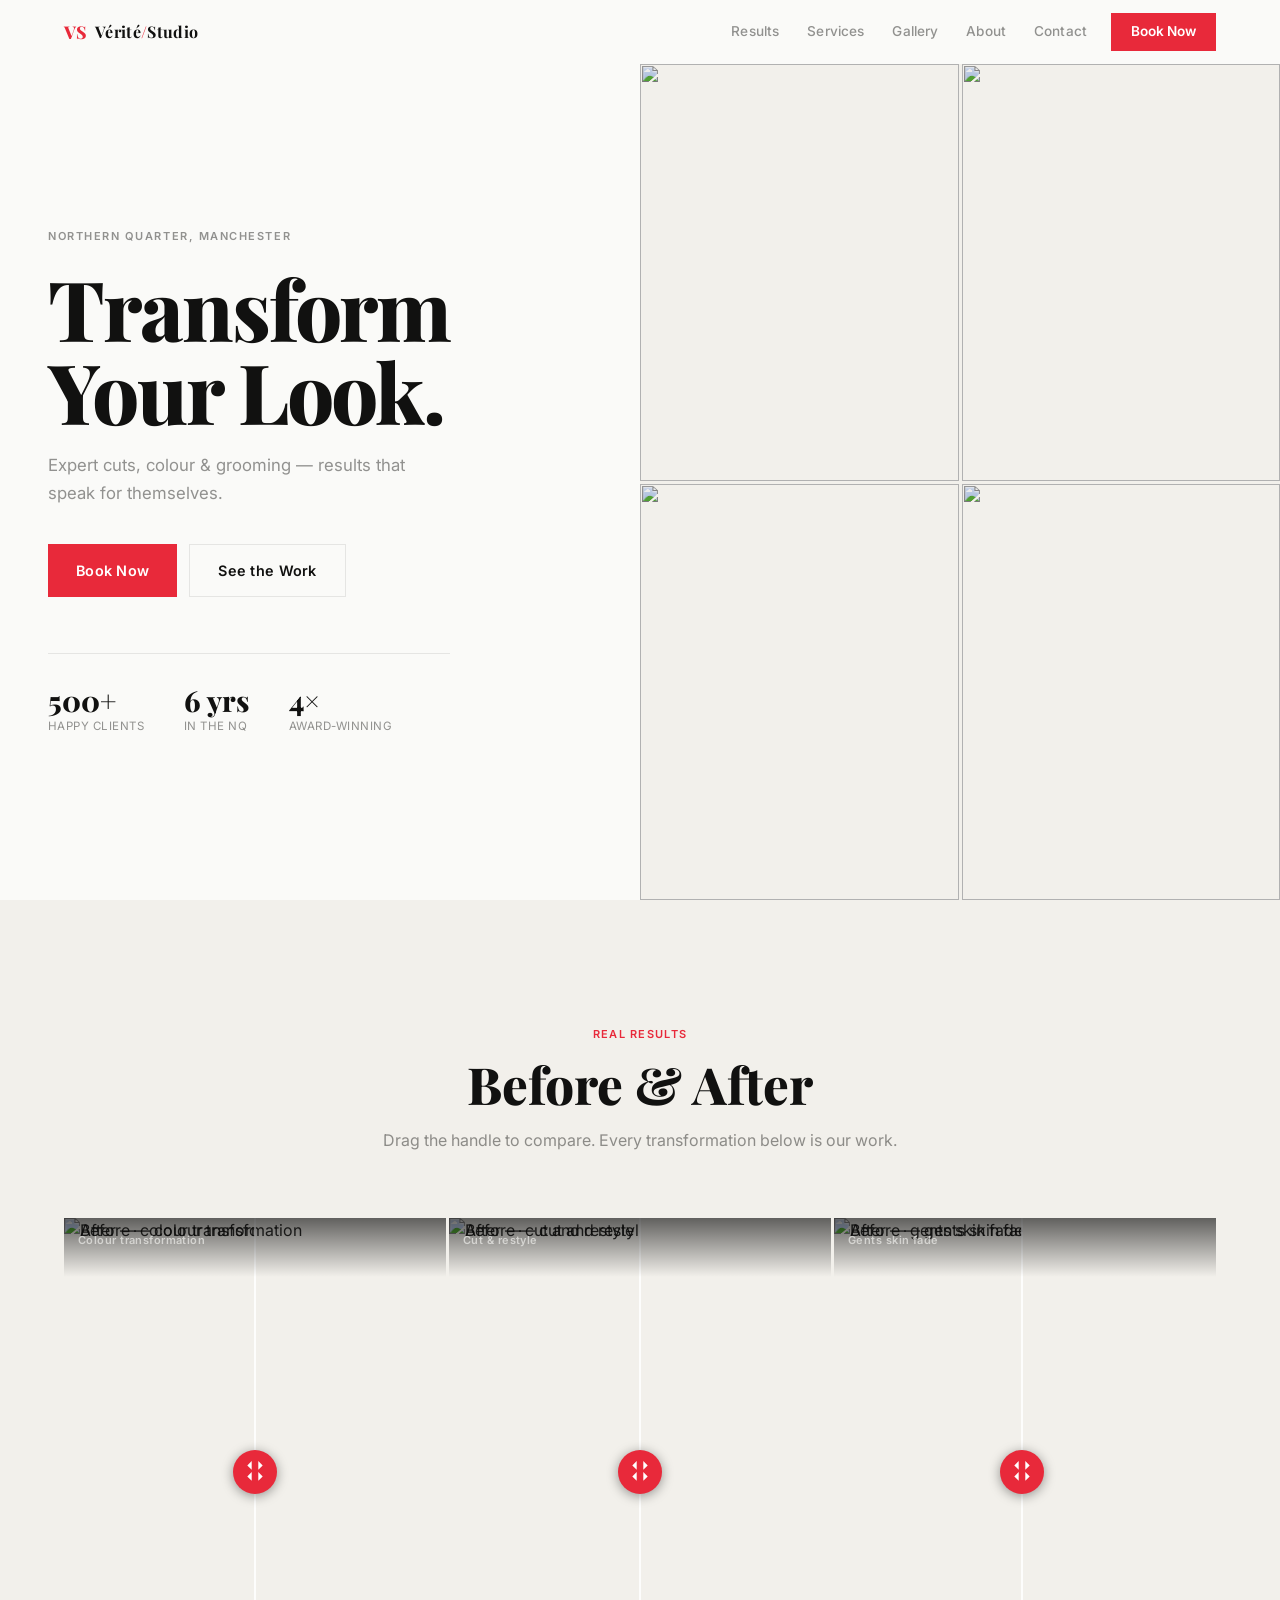
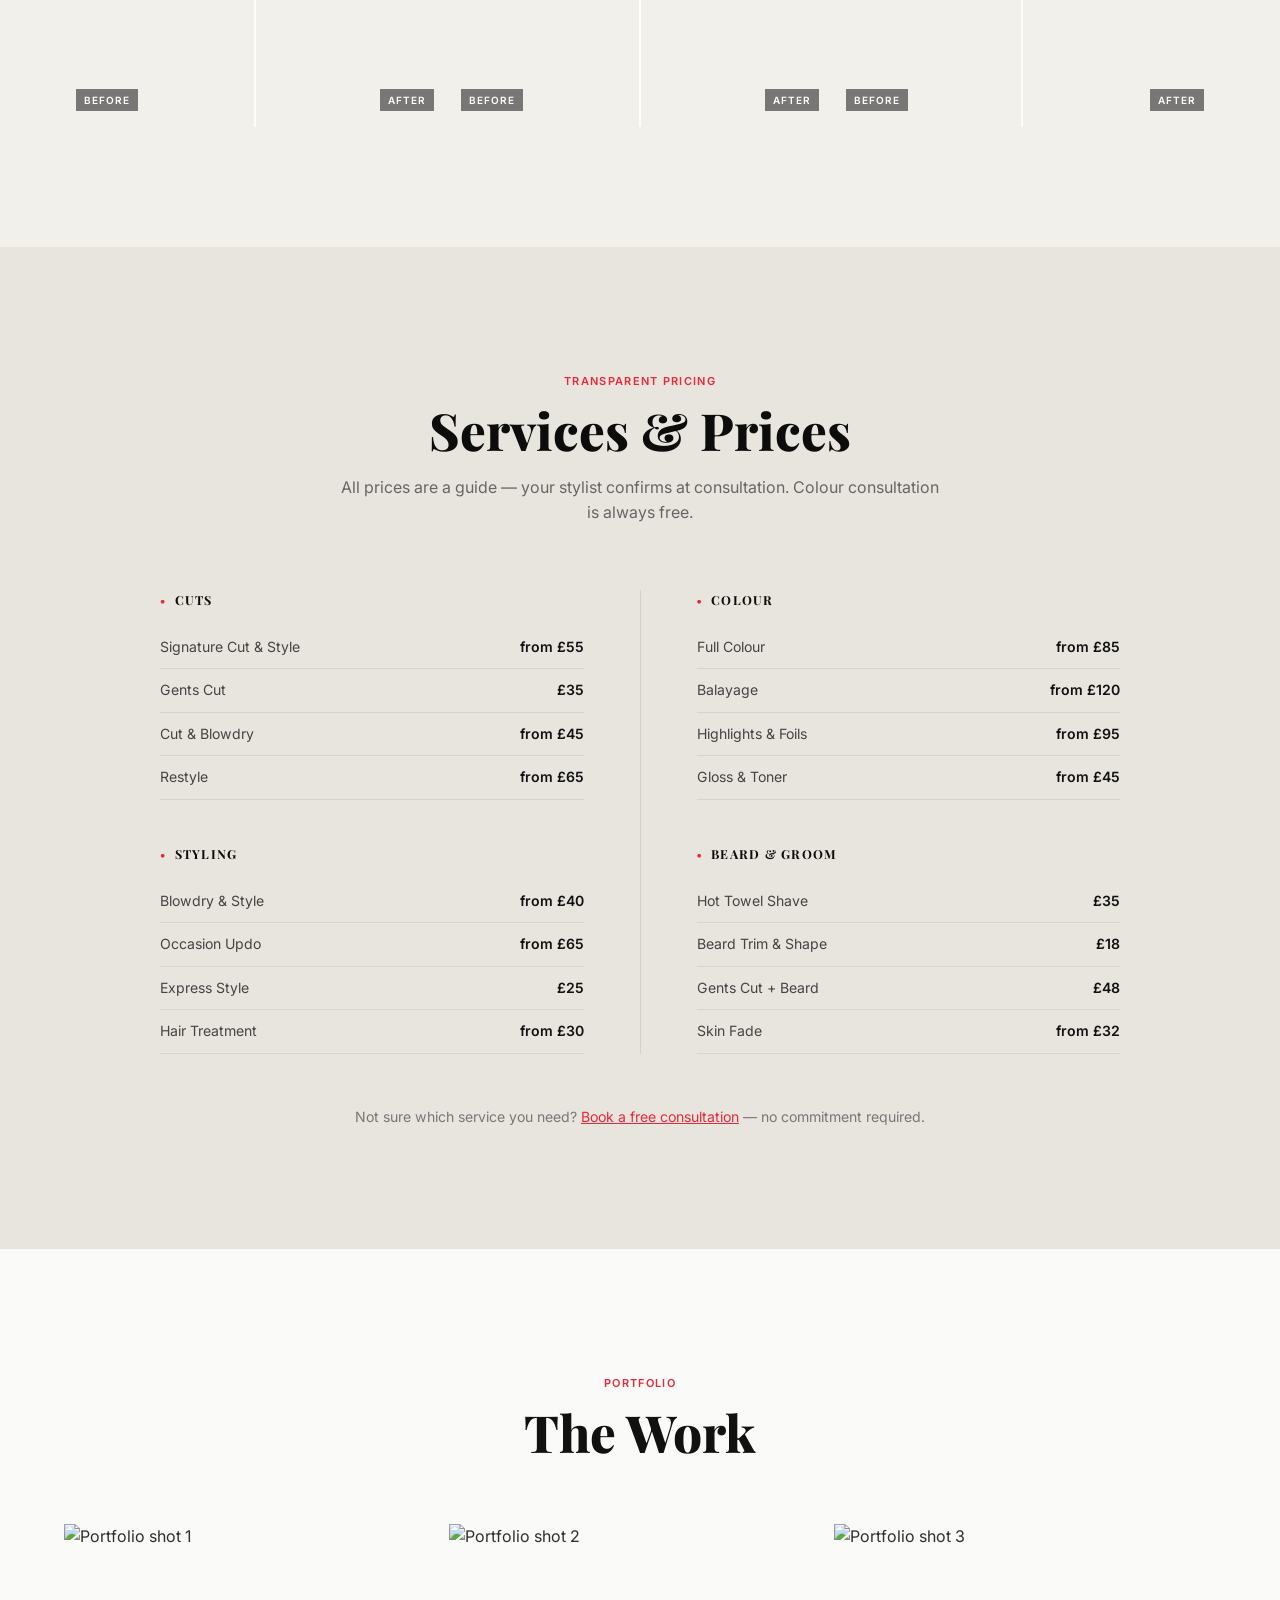
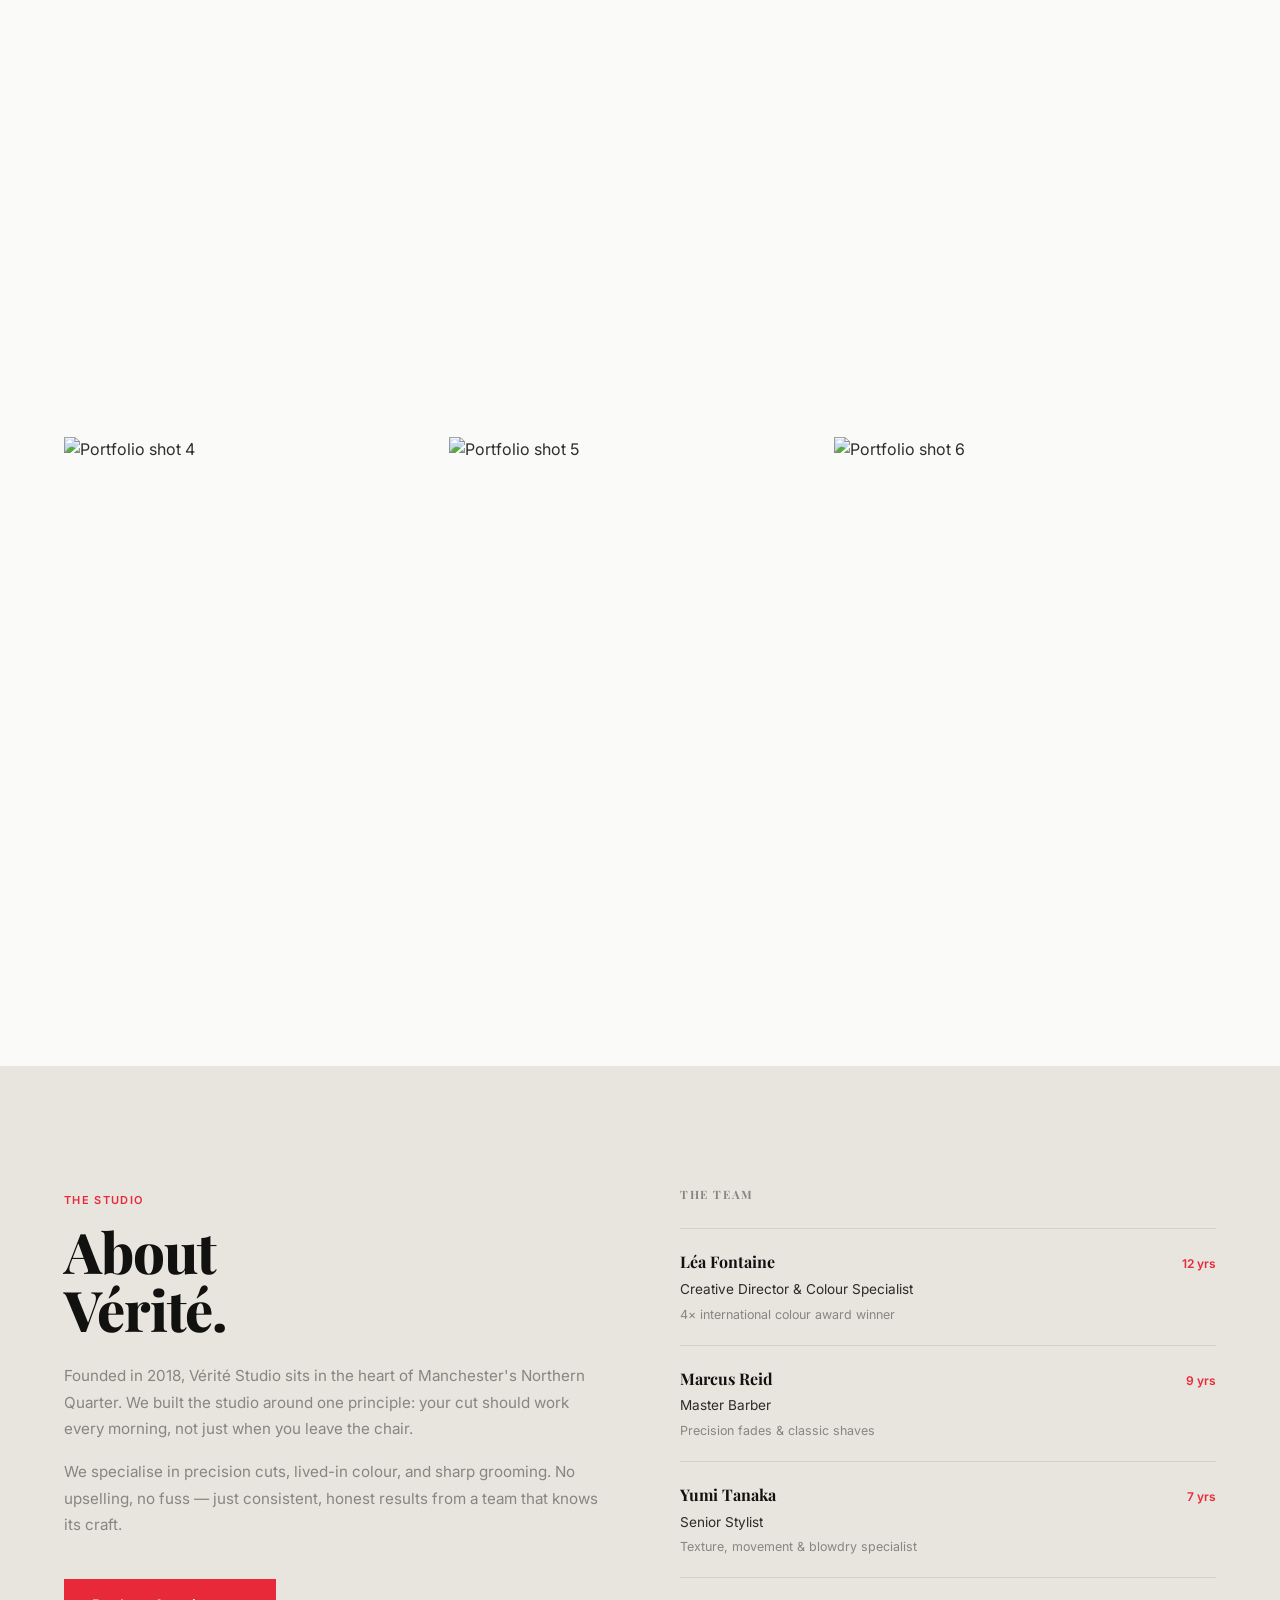
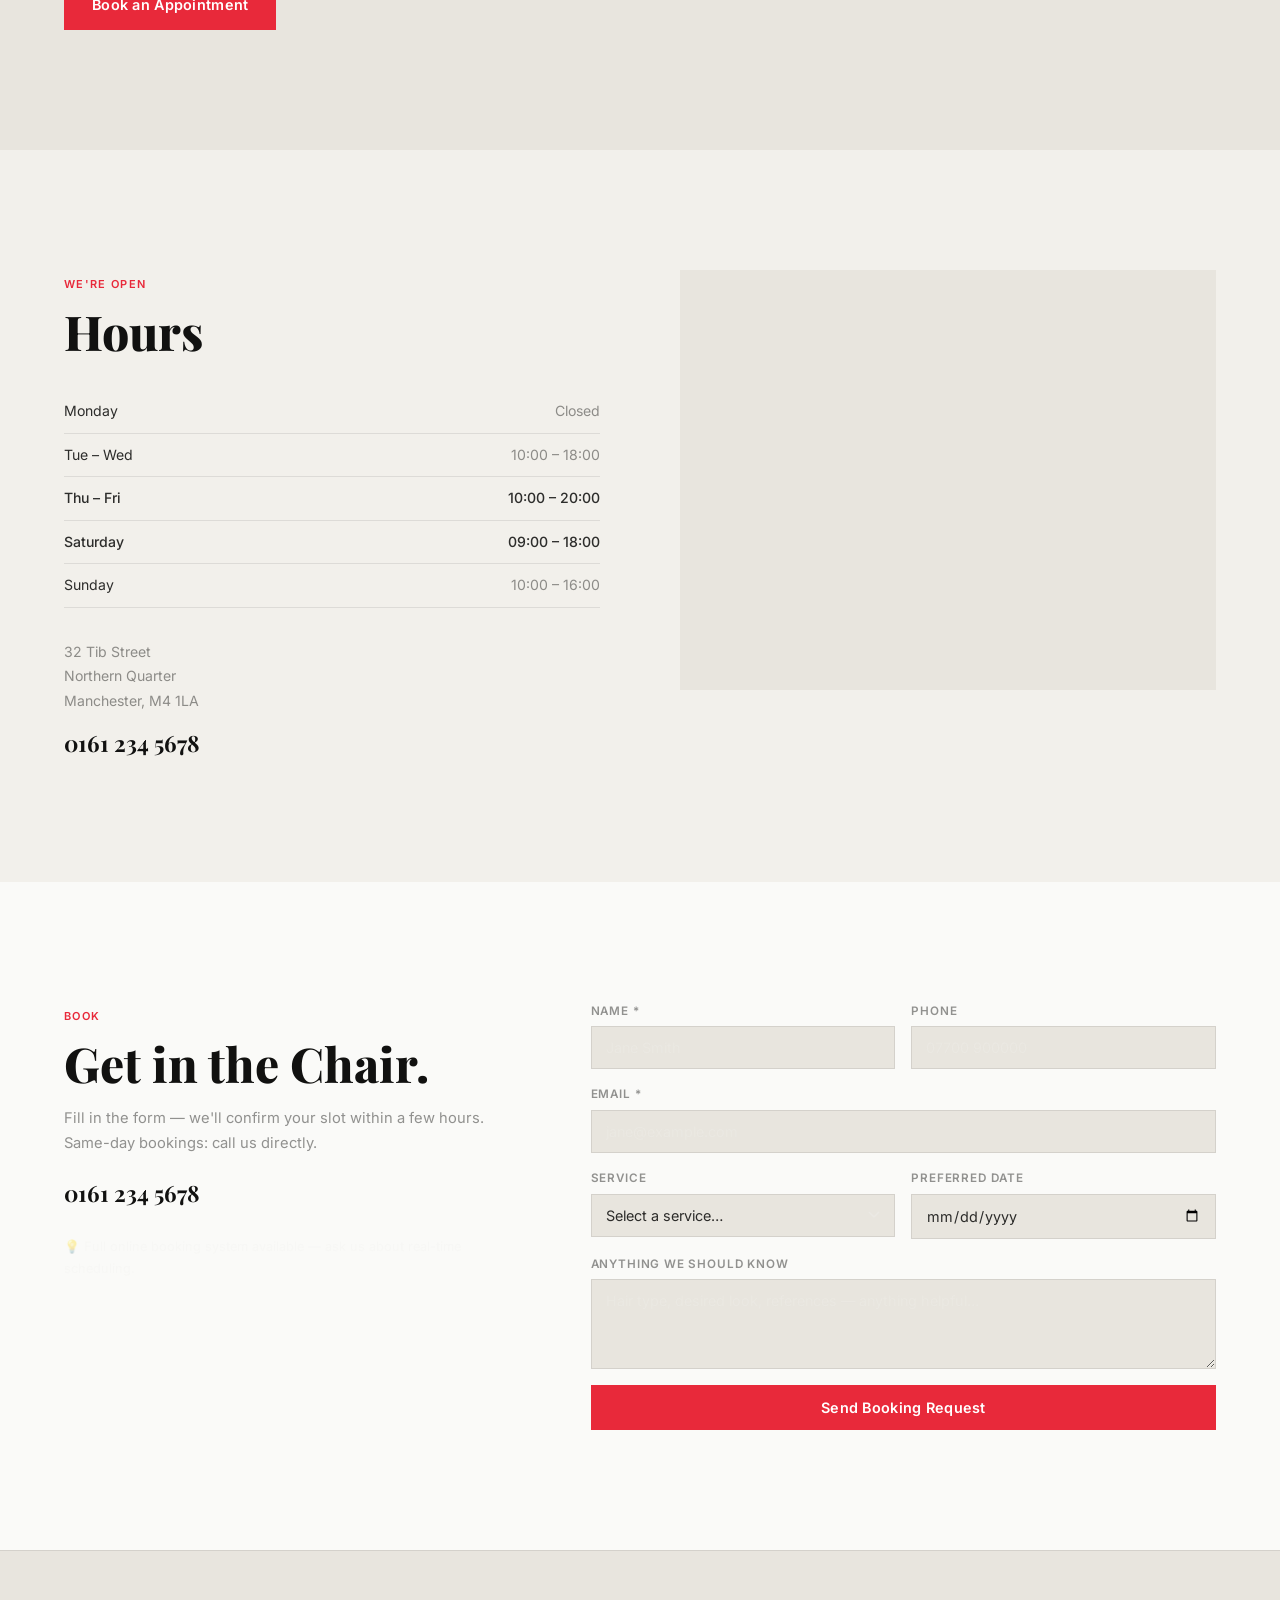
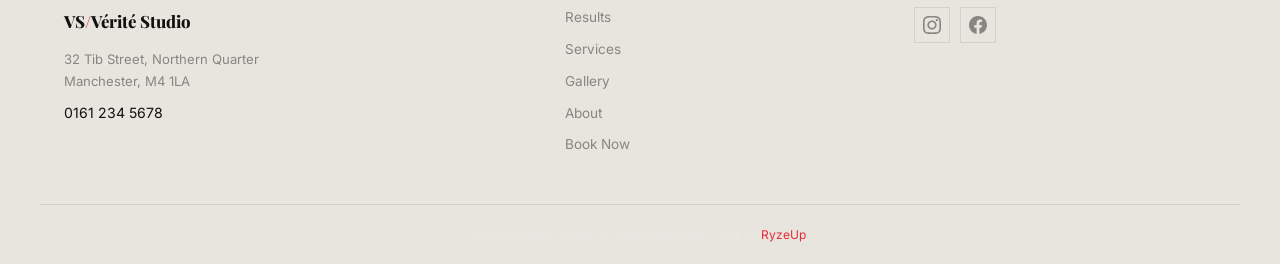
==== commit be745037: "Switch Vérité Studio to light theme with Playfair Display font Replace near-black palette with warm " ====
--- a/demo-salon/index.html
+++ b/demo-salon/index.html
@@ -8,7 +8,7 @@
   <meta name="description" content="Expert hair cuts, colour, and grooming in Manchester's Northern Quarter. Book your appointment at Vérité Studio.">
   <link rel="preconnect" href="https://fonts.googleapis.com">
   <link rel="preconnect" href="https://fonts.gstatic.com" crossorigin>
-  <link href="https://fonts.googleapis.com/css2?family=Syne:wght@700;800&family=Inter:wght@300;400;500;600&display=swap" rel="stylesheet">
+  <link href="https://fonts.googleapis.com/css2?family=Playfair+Display:ital,wght@0,700;0,900;1,700;1,900&family=Inter:wght@300;400;500;600&display=swap" rel="stylesheet">
   <link rel="stylesheet" href="styles.css">
 </head>
 <body>
--- a/demo-salon/styles.css
+++ b/demo-salon/styles.css
@@ -6,17 +6,17 @@
 *, *::before, *::after { box-sizing: border-box; margin: 0; padding: 0; }
 
 :root {
-  --black:    #0C0C0B;
-  --dark:     #121211;
-  --surface:  #161615;
-  --accent:   #FF3040;
-  --accent-d: #E01B2B;
+  --black:    #FAFAF8;
+  --dark:     #F2F0EB;
+  --surface:  #E8E5DE;
+  --accent:   #E8293A;
+  --accent-d: #C41F2E;
   --white:    #FFFFFF;
-  --off:      #F2F2F0;
-  --text:     rgba(242,242,240,0.92);
-  --muted:    rgba(242,242,240,0.45);
-  --border:   rgba(242,242,240,0.07);
-  --font-d:   'Syne', sans-serif;
+  --off:      #111110;
+  --text:     rgba(17,17,16,0.88);
+  --muted:    rgba(17,17,16,0.45);
+  --border:   rgba(17,17,16,0.09);
+  --font-d:   'Playfair Display', serif;
   --font-b:   'Inter', sans-serif;
   --r:        0px;
   --nav-h:    64px;
@@ -139,7 +139,7 @@
 }
 
 #navbar.scrolled {
-  background: rgba(12,12,11,0.95);
+  background: rgba(250,250,248,0.96);
   backdrop-filter: blur(12px);
   box-shadow: 0 1px 0 var(--border);
 }
@@ -227,9 +227,11 @@
   display: block;
   height: 2px;
   background: var(--off);
-  transition: transform 0.25s, opacity 0.25s;
+  transition: transform 0.25s, opacity 0.25s, background 0.25s;
   transform-origin: center;
 }
+
+#hamburger.open span { background: #F2F2F0; }
 
 #hamburger.open span:nth-child(1) { transform: translateY(8px) rotate(45deg); }
 #hamburger.open span:nth-child(2) { opacity: 0; }
@@ -241,6 +243,7 @@
   display: grid;
   grid-template-columns: 1fr 1fr;
   padding-top: var(--nav-h);
+  overflow-x: hidden;
 }
 
 .hero-left {
@@ -332,7 +335,7 @@
   width: 100%;
   height: 100%;
   object-fit: cover;
-  filter: brightness(0.78);
+  filter: brightness(0.92);
 }
 
 /* ---- BEFORE / AFTER ---- */
@@ -449,7 +452,7 @@
 /* ---- SERVICES / PRICING (white section) ---- */
 .services {
   padding: 120px 0;
-  background: var(--white);
+  background: var(--surface);
   color: #1a1a1a;
 }
 
@@ -703,7 +706,7 @@
   height: 100%;
   border: 0;
   display: block;
-  filter: grayscale(1) brightness(0.55);
+  filter: grayscale(1) brightness(1.05);
 }
 
 /* ---- CONTACT ---- */
@@ -1037,6 +1040,7 @@
   .contact { padding: 80px 0; }
 
   .hero-left   { padding: 60px 20px 48px; }
+  .hero-title  { font-size: clamp(2.2rem, 11vw, 3rem); }
   .hero-stats  { gap: 24px; }
   .hero-stat strong { font-size: 1.5rem; }
 
@@ -1062,7 +1066,7 @@
     display: none;
     position: fixed;
     inset: 0;
-    background: var(--black);
+    background: #111110;
     flex-direction: column;
     align-items: center;
     justify-content: center;
@@ -1076,7 +1080,7 @@
     font-family: var(--font-d);
     font-weight: 700;
     padding: 14px 28px;
-    color: var(--off);
+    color: #F2F2F0;
   }
 
   #navLinks .nav-book {
